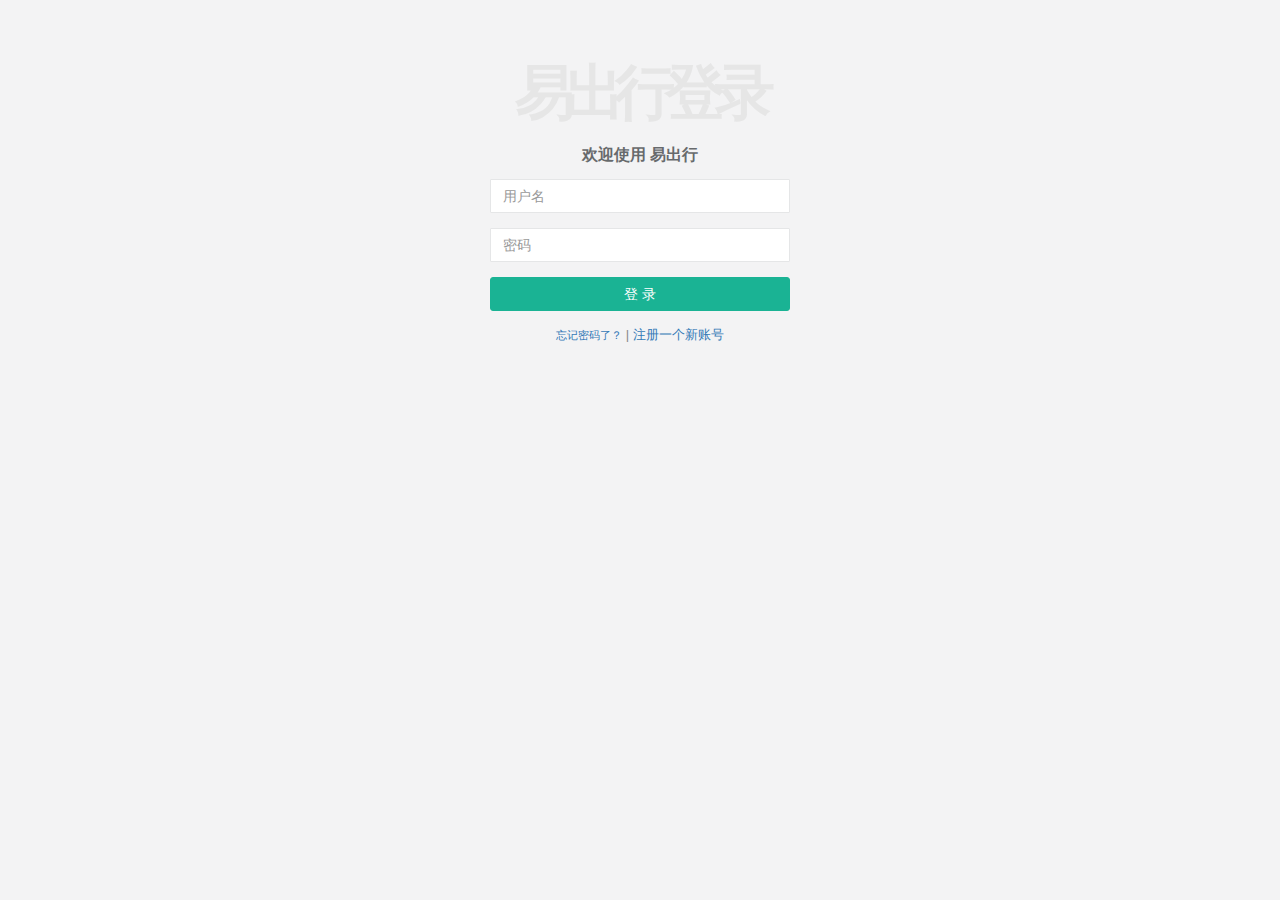
==== src/main/webapp/index.html @ 617b4a32 "接口开发  （未完成）" ====
<!DOCTYPE html>
<html>

<!-- Mirrored from www.zi-han.net/theme/hplus/login.html by HTTrack Website Copier/3.x [XR&CO'2014], Wed, 20 Jan 2016 14:18:23 GMT -->
<head>
    <meta charset="utf-8">
    <meta name="viewport" content="width=device-width, initial-scale=1.0">

    <title>易出行 - 登录</title>
    <meta name="keywords" content="易出行">
    <meta name="description" content="易出行">
    <script src="static/js/common/jquery-3.2.1.js"></script>
    <script src="static/js/common/bootstrap.min.js"></script>
    <script type="text/javascript" src="static/js/common/login_self.js"></script>
    <script type="text/javascript" src="static/js/user/login.js"></script>

    <link rel="shortcut icon" href="static/img/login/favicon.ico">
    <link href="static/css/common/bootstrap.min.css" rel="stylesheet">
    <link href="static/css/common/font-awesome.min93e3.css?v=4.4.0" rel="stylesheet">
    <link href="static/css/common/animate.min.css" rel="stylesheet">
    <link href="static/css/common/style.min862f.css?v=4.1.0" rel="stylesheet">
    <!--[if lt IE 9]>
    <meta http-equiv="refresh" content="0;ie.html" />
    <![endif]-->
    <script>if (window.top !== window.self) { window.top.location = window.location; }</script>
</head>
<body class="gray-bg">
<div class="middle-box text-center loginscreen  animated fadeInDown">
    <div>
        <div>
            <h1 class="logo-name">易出行登录</h1>
        </div>
        <h3>欢迎使用 易出行</h3>
        <form class="m-t" role="form">
            <div class="form-group">
                <input type="text" name="userName" id="userName" class="form-control" placeholder="用户名" required="">
            </div>
            <div class="form-group">
                <input type="password" name="password" id="password" class="form-control" placeholder="密码" required="">
            </div>
            <button type="submit" id="login" class="btn btn-primary block full-width m-b">登 录</button>

            <p class="text-muted text-center">
                <a href="login.html#"><small>忘记密码了？</small></a> | <a href="register.html">注册一个新账号</a>
            </p>
        </form>
    </div>
</div>

</body>

</html>
---- src/main/webapp/static/css/common/style.min862f.css ----
h1,h2,h3,h4,h5,h6{font-weight:100}
h1{font-size:30px}
h2{font-size:24px}
h3{font-size:16px}
h4{font-size:14px}
h5{font-size:12px}
h6{font-size:10px}
h3,h4,h5{margin-top:5px;font-weight:600}
a:focus{outline:0}
.nav>li>a{color:#a7b1c2;font-weight:600;padding:14px 20px 14px 25px}
.nav li>a{display:block}
.nav.navbar-right>li>a{color:#999c9e}
.nav>li.active>a{color:#fff}
.navbar-default .nav>li>a:focus,.navbar-default .nav>li>a:hover{background-color:#293846;color:#fff}
.nav .open>a,.nav .open>a:focus,.nav .open>a:hover{background:#fff}
.nav>li>a i{margin-right:6px}
.navbar{border:0}
.navbar-default{background-color:transparent;border-color:#2f4050;position:relative}
.navbar-top-links li{display:inline-block}
.navbar-top-links li:last-child{margin-right:30px}
body.body-small .navbar-top-links li:last-child{margin-right:10px}
.navbar-top-links li a{padding:20px 10px;min-height:50px}
.dropdown-menu{border:medium none;display:none;float:left;font-size:12px;left:0;list-style:none outside none;padding:0;position:absolute;text-shadow:none;top:100%;z-index:1000;border-radius:0;box-shadow:0 0 3px rgba(86,96,117,.3)}
.dropdown-menu>li>a{border-radius:3px;color:inherit;line-height:25px;margin:4px;text-align:left;font-weight:400}
.dropdown-menu>li>a.font-bold{font-weight:600}
.navbar-top-links .dropdown-menu li{display:block}
.navbar-top-links .dropdown-menu li:last-child{margin-right:0}
.navbar-top-links .dropdown-menu li a{padding:3px 20px;min-height:0}
.navbar-top-links .dropdown-menu li a div{white-space:normal}
.navbar-top-links .dropdown-alerts,.navbar-top-links .dropdown-messages,.navbar-top-links .dropdown-tasks{width:310px;min-width:0}
.navbar-top-links .dropdown-messages{margin-left:5px}
.navbar-top-links .dropdown-tasks{margin-left:-59px}
.navbar-top-links .dropdown-alerts{margin-left:-123px}
.navbar-top-links .dropdown-user{right:0;left:auto}
.dropdown-alerts,.dropdown-messages{padding:10px}
.dropdown-alerts li a,.dropdown-messages li a{font-size:12px}
.dropdown-alerts li em,.dropdown-messages li em{font-size:10px}
.nav.navbar-top-links .dropdown-alerts a{font-size:12px}
.nav-header{padding:33px 25px;background:url(patterns/header-profile.png) no-repeat}
.nav>li.active{border-left:4px solid #19aa8d;background:#293846}
.nav.nav-second-level>li.active{border:none}
.nav.nav-second-level.collapse[style]{height:auto!important}
.nav-header a{color:#DFE4ED}
.nav-header .text-muted{color:#8095a8}
.minimalize-styl-2{padding:4px 12px;margin:14px 5px 5px 20px;font-size:14px;float:left}
.navbar-form-custom{float:left;height:50px;padding:0;width:200px;display:inline-table}
.navbar-form-custom .form-group{margin-bottom:0}
.nav.navbar-top-links a{font-size:14px}
.navbar-form-custom .form-control{background:none repeat scroll 0 0 rgba(0,0,0,0);border:medium none;font-size:14px;height:60px;margin:0;z-index:2000}
.count-info .label{line-height:12px;padding:1px 5px;position:absolute;right:6px;top:12px}
.arrow{float:right;margin-top:2px}
.fa.arrow:before{content:"\f104"}
.active>a>.fa.arrow:before{content:"\f107"}
.nav-second-level li,.nav-third-level li{border-bottom:none!important}
.nav-second-level li a{padding:7px 15px 7px 10px;padding-left:52px}
.nav-third-level li a{padding-left:62px}
.nav-second-level li:last-child{margin-bottom:10px}
.mini-navbar .nav li:focus>.nav-second-level,body:not(.fixed-sidebar):not(.canvas-menu).mini-navbar .nav li:hover>.nav-second-level{display:block;border-radius:0 2px 2px 0;min-width:140px;height:auto}
body.mini-navbar .navbar-default .nav>li>.nav-second-level li a{font-size:12px;border-radius:0 2px 2px 0}
.fixed-nav .slimScrollDiv #side-menu{padding-bottom:60px;position:relative}
.slimScrollDiv>*{overflow:hidden}
.mini-navbar .nav-second-level li a{padding:10px 10px 10px 15px}
.canvas-menu.mini-navbar .nav-second-level{background:#293846}
.mini-navbar li.active .nav-second-level{left:65px}
.navbar-default .special_link a{background:#1ab394;color:#fff}
.navbar-default .special_link a:hover{background:#17987e!important;color:#fff}
.navbar-default .special_link a span.label{background:#fff;color:#1ab394}
.navbar-default .landing_link a{background:#1cc09f;color:#fff}
.navbar-default .landing_link a:hover{background:#1ab394!important;color:#fff}
.navbar-default .landing_link a span.label{background:#fff;color:#1cc09f}
.logo-element{text-align:center;font-size:18px;font-weight:600;color:#fff;display:none;padding:18px 0}
.pace-done #page-wrapper,.pace-done .footer,.pace-done .nav-header,.pace-done .navbar-static-side,.pace-done li.active{-webkit-transition:all .5s;transition:all .5s}
.navbar-fixed-top{-webkit-transition-duration:.5s;transition-duration:.5s;z-index:2030}
.navbar-fixed-top,.navbar-static-top{background:#f3f3f4}
.fixed-nav #wrapper{padding-top:60px;box-sizing:border-box}
.fixed-nav .minimalize-styl-2{margin:14px 5px 5px 15px}
.body-small .navbar-fixed-top{margin-left:0}
body.mini-navbar .navbar-static-side{width:70px}
body.mini-navbar .nav-label,body.mini-navbar .navbar-default .nav li a span,body.mini-navbar .profile-element{display:none}
body.canvas-menu .profile-element{display:block}
body:not(.fixed-sidebar):not(.canvas-menu).mini-navbar .nav-second-level{display:none}
body.mini-navbar .navbar-default .nav>li>a{font-size:16px}
body.mini-navbar .logo-element{display:block}
body.canvas-menu .logo-element{display:none}
body.mini-navbar .nav-header{padding:0;background-color:#1ab394}
body.canvas-menu .nav-header{padding:33px 25px}
body.mini-navbar #page-wrapper{margin:0 0 0 70px}
body.canvas-menu.mini-navbar #page-wrapper,body.canvas-menu.mini-navbar .footer{margin:0}
body.canvas-menu .navbar-static-side,body.fixed-sidebar .navbar-static-side{position:fixed;width:220px;z-index:2001;height:100%}
body.fixed-sidebar.mini-navbar .navbar-static-side{width:70px}
body.body-small.fixed-sidebar.mini-navbar #page-wrapper,body.fixed-sidebar.mini-navbar #page-wrapper{margin:0 0 0 70px}
body.body-small.fixed-sidebar.mini-navbar .navbar-static-side{width:70px}
.fixed-sidebar.mini-navbar .nav li>.nav-second-level{display:none}
.fixed-sidebar.mini-navbar .nav li.active{border-left-width:0}
.canvas-menu.mini-navbar .nav li:hover>.nav-second-level,.fixed-sidebar.mini-navbar .nav li:hover>.nav-second-level{position:absolute;left:70px;top:0;background-color:#2f4050;padding:10px 10px 0;font-size:12px;display:block;min-width:140px;border-radius:2px}
body.fixed-sidebar.mini-navbar .navbar-default .nav>li>.nav-second-level li a{font-size:12px;border-radius:3px}
body.canvas-menu.mini-navbar .navbar-default .nav>li>.nav-second-level li a{font-size:13px;border-radius:3px}
.canvas-menu.mini-navbar .nav-second-level li a,.fixed-sidebar.mini-navbar .nav-second-level li a{padding:10px 10px 10px 15px}
.canvas-menu.mini-navbar .nav-second-level,.fixed-sidebar.mini-navbar .nav-second-level{position:relative;padding:0;font-size:13px}
.canvas-menu.mini-navbar li.active .nav-second-level,.fixed-sidebar.mini-navbar li.active .nav-second-level{left:0}
body.canvas-menu nav.navbar-static-side{z-index:2001;background:#2f4050;height:100%;position:fixed;display:none}
body.canvas-menu.mini-navbar nav.navbar-static-side{display:block;width:70px}
.top-navigation #page-wrapper{margin-left:0}
.top-navigation .navbar-nav .dropdown-menu>.active>a{background:#fff;color:#1ab394;font-weight:700}
.white-bg .navbar-fixed-top,.white-bg .navbar-static-top{background:#fff}
.top-navigation .navbar{margin-bottom:0}
.top-navigation .nav>li>a{padding:15px 20px;color:#676a6c}
.top-navigation .nav>li a:focus,.top-navigation .nav>li a:hover{background:#fff;color:#1ab394}
.top-navigation .nav>li.active{background:#fff;border:none}
.top-navigation .nav>li.active>a{color:#1ab394}
.top-navigation .navbar-right{padding-right:10px}
.top-navigation .navbar-nav .dropdown-menu{box-shadow:none;border:1px solid #e7eaec}
.top-navigation .dropdown-menu>li>a{margin:0;padding:7px 20px}
.navbar .dropdown-menu{margin-top:0}
.top-navigation .navbar-brand{background:#1ab394;color:#fff;padding:15px 25px}
.top-navigation .navbar-top-links li:last-child{margin-right:0}
.body-small.fixed-sidebar.mini-navbar .top-navigation #page-wrapper,.canvas-menu #page-wrapper,.mini-navbar .top-navigation #page-wrapper,.top-navigation.body-small.fixed-sidebar.mini-navbar #page-wrapper,.top-navigation.mini-navbar #page-wrapper{margin:0}
.fixed-nav #wrapper.top-navigation,.top-navigation.fixed-nav #wrapper{margin-top:50px}
.top-navigation .footer.fixed{margin-left:0!important}
.top-navigation .wrapper.wrapper-content{padding:40px}
.body-small .top-navigation .wrapper.wrapper-content,.top-navigation.body-small .wrapper.wrapper-content{padding:40px 0}
.navbar-toggle{color:#fff;padding:6px 12px;font-size:14px}
.top-navigation .navbar-nav .open .dropdown-menu .dropdown-header,.top-navigation .navbar-nav .open .dropdown-menu>li>a{padding:10px 15px 10px 20px}
@media (max-width:768px){.top-navigation .navbar-header{display:block;float:none}
}
.menu-visible-lg,.menu-visible-md{display:none!important}
@media (min-width:1200px){.menu-visible-lg{display:block!important}
}
@media (min-width:992px){.menu-visible-md{display:block!important}
}
@media (max-width:767px){.menu-visible-lg,.menu-visible-md{display:block!important}
}
.btn{border-radius:3px}
.float-e-margins .btn{margin-bottom:5px}
.btn-w-m{min-width:120px}
.btn-primary.btn-outline{color:#1ab394}
.btn-success.btn-outline{color:#1c84c6}
.btn-info.btn-outline{color:#23c6c8}
.btn-warning.btn-outline{color:#f8ac59}
.btn-danger.btn-outline{color:#ed5565}
.btn-danger.btn-outline:hover,.btn-info.btn-outline:hover,.btn-primary.btn-outline:hover,.btn-success.btn-outline:hover,.btn-warning.btn-outline:hover{color:#fff}
.btn-primary{background-color:#1ab394;border-color:#1ab394;color:#FFF}
.btn-primary.active,.btn-primary:active,.btn-primary:focus,.btn-primary:hover,.open .dropdown-toggle.btn-primary{background-color:#18a689;border-color:#18a689;color:#FFF}
.btn-primary.active,.btn-primary:active,.open .dropdown-toggle.btn-primary{background-image:none}
.btn-primary.active[disabled],.btn-primary.disabled,.btn-primary.disabled.active,.btn-primary.disabled:active,.btn-primary.disabled:focus,.btn-primary.disabled:hover,.btn-primary[disabled],.btn-primary[disabled]:active,.btn-primary[disabled]:focus,.btn-primary[disabled]:hover,fieldset[disabled] .btn-primary,fieldset[disabled] .btn-primary.active,fieldset[disabled] .btn-primary:active,fieldset[disabled] .btn-primary:focus,fieldset[disabled] .btn-primary:hover{background-color:#1dc5a3;border-color:#1dc5a3}
.btn-success{background-color:#1c84c6;border-color:#1c84c6;color:#FFF}
.btn-success.active,.btn-success:active,.btn-success:focus,.btn-success:hover,.open .dropdown-toggle.btn-success{background-color:#1a7bb9;border-color:#1a7bb9;color:#FFF}
.btn-success.active,.btn-success:active,.open .dropdown-toggle.btn-success{background-image:none}
.btn-success.active[disabled],.btn-success.disabled,.btn-success.disabled.active,.btn-success.disabled:active,.btn-success.disabled:focus,.btn-success.disabled:hover,.btn-success[disabled],.btn-success[disabled]:active,.btn-success[disabled]:focus,.btn-success[disabled]:hover,fieldset[disabled] .btn-success,fieldset[disabled] .btn-success.active,fieldset[disabled] .btn-success:active,fieldset[disabled] .btn-success:focus,fieldset[disabled] .btn-success:hover{background-color:#1f90d8;border-color:#1f90d8}
.btn-info{background-color:#23c6c8;border-color:#23c6c8;color:#FFF}
.btn-info.active,.btn-info:active,.btn-info:focus,.btn-info:hover,.open .dropdown-toggle.btn-info{background-color:#21b9bb;border-color:#21b9bb;color:#FFF}
.btn-info.active,.btn-info:active,.open .dropdown-toggle.btn-info{background-image:none}
.btn-info.active[disabled],.btn-info.disabled,.btn-info.disabled.active,.btn-info.disabled:active,.btn-info.disabled:focus,.btn-info.disabled:hover,.btn-info[disabled],.btn-info[disabled]:active,.btn-info[disabled]:focus,.btn-info[disabled]:hover,fieldset[disabled] .btn-info,fieldset[disabled] .btn-info.active,fieldset[disabled] .btn-info:active,fieldset[disabled] .btn-info:focus,fieldset[disabled] .btn-info:hover{background-color:#26d7d9;border-color:#26d7d9}
.btn-default{background-color:#c2c2c2;border-color:#c2c2c2;color:#FFF}
.btn-default.active,.btn-default:active,.btn-default:focus,.btn-default:hover,.open .dropdown-toggle.btn-default{background-color:#bababa;border-color:#bababa;color:#FFF}
.btn-default.active,.btn-default:active,.open .dropdown-toggle.btn-default{background-image:none}
.btn-default.active[disabled],.btn-default.disabled,.btn-default.disabled.active,.btn-default.disabled:active,.btn-default.disabled:focus,.btn-default.disabled:hover,.btn-default[disabled],.btn-default[disabled]:active,.btn-default[disabled]:focus,.btn-default[disabled]:hover,fieldset[disabled] .btn-default,fieldset[disabled] .btn-default.active,fieldset[disabled] .btn-default:active,fieldset[disabled] .btn-default:focus,fieldset[disabled] .btn-default:hover{background-color:#ccc;border-color:#ccc}
.btn-warning{background-color:#f8ac59;border-color:#f8ac59;color:#FFF}
.btn-warning.active,.btn-warning:active,.btn-warning:focus,.btn-warning:hover,.open .dropdown-toggle.btn-warning{background-color:#f7a54a;border-color:#f7a54a;color:#FFF}
.btn-warning.active,.btn-warning:active,.open .dropdown-toggle.btn-warning{background-image:none}
.btn-warning.active[disabled],.btn-warning.disabled,.btn-warning.disabled.active,.btn-warning.disabled:active,.btn-warning.disabled:focus,.btn-warning.disabled:hover,.btn-warning[disabled],.btn-warning[disabled]:active,.btn-warning[disabled]:focus,.btn-warning[disabled]:hover,fieldset[disabled] .btn-warning,fieldset[disabled] .btn-warning.active,fieldset[disabled] .btn-warning:active,fieldset[disabled] .btn-warning:focus,fieldset[disabled] .btn-warning:hover{background-color:#f9b66d;border-color:#f9b66d}
.btn-danger{background-color:#ed5565;border-color:#ed5565;color:#FFF}
.btn-danger.active,.btn-danger:active,.btn-danger:focus,.btn-danger:hover,.open .dropdown-toggle.btn-danger{background-color:#ec4758;border-color:#ec4758;color:#FFF}
.btn-danger.active,.btn-danger:active,.open .dropdown-toggle.btn-danger{background-image:none}
.btn-danger.active[disabled],.btn-danger.disabled,.btn-danger.disabled.active,.btn-danger.disabled:active,.btn-danger.disabled:focus,.btn-danger.disabled:hover,.btn-danger[disabled],.btn-danger[disabled]:active,.btn-danger[disabled]:focus,.btn-danger[disabled]:hover,fieldset[disabled] .btn-danger,fieldset[disabled] .btn-danger.active,fieldset[disabled] .btn-danger:active,fieldset[disabled] .btn-danger:focus,fieldset[disabled] .btn-danger:hover{background-color:#ef6776;border-color:#ef6776}
.btn-link{color:inherit}
.btn-link.active,.btn-link:active,.btn-link:focus,.btn-link:hover,.open .dropdown-toggle.btn-link{color:#1ab394;text-decoration:none}
.btn-link.active,.btn-link:active,.open .dropdown-toggle.btn-link{background-image:none}
.btn-link.active[disabled],.btn-link.disabled,.btn-link.disabled.active,.btn-link.disabled:active,.btn-link.disabled:focus,.btn-link.disabled:hover,.btn-link[disabled],.btn-link[disabled]:active,.btn-link[disabled]:focus,.btn-link[disabled]:hover,fieldset[disabled] .btn-link,fieldset[disabled] .btn-link.active,fieldset[disabled] .btn-link:active,fieldset[disabled] .btn-link:focus,fieldset[disabled] .btn-link:hover{color:#cacaca}
.btn-white{color:inherit;background:#fff;border:1px solid #e7eaec}
.btn-white.active,.btn-white:active,.btn-white:focus,.btn-white:hover,.open .dropdown-toggle.btn-white{color:inherit;border:1px solid #d2d2d2}
.btn-white.active,.btn-white:active{box-shadow:0 2px 5px rgba(0,0,0,.15) inset}
.btn-white.active,.btn-white:active,.open .dropdown-toggle.btn-white{background-image:none}
.btn-white.active[disabled],.btn-white.disabled,.btn-white.disabled.active,.btn-white.disabled:active,.btn-white.disabled:focus,.btn-white.disabled:hover,.btn-white[disabled],.btn-white[disabled]:active,.btn-white[disabled]:focus,.btn-white[disabled]:hover,fieldset[disabled] .btn-white,fieldset[disabled] .btn-white.active,fieldset[disabled] .btn-white:active,fieldset[disabled] .btn-white:focus,fieldset[disabled] .btn-white:hover{color:#cacaca}
.form-control,.form-control:focus,.has-error .form-control:focus,.has-success .form-control:focus,.has-warning .form-control:focus,.navbar-collapse,.navbar-form,.navbar-form-custom .form-control:focus,.navbar-form-custom .form-control:hover,.open .btn.dropdown-toggle,.panel,.popover,.progress,.progress-bar{box-shadow:none}
.btn-outline{color:inherit;background-color:transparent;-webkit-transition:all .5s;transition:all .5s}
.btn-rounded{border-radius:50px}
.btn-large-dim{width:90px;height:90px;font-size:42px}
button.dim{display:inline-block;color:#fff;text-decoration:none;text-transform:uppercase;text-align:center;padding-top:6px;margin-right:10px;position:relative;cursor:pointer;border-radius:5px;font-weight:600;margin-bottom:20px!important}
button.dim:active{top:3px}
button.btn-primary.dim{box-shadow:inset 0 0 0 #16987e,0 5px 0 0 #16987e,0 10px 5px #999}
button.btn-primary.dim:active{box-shadow:inset 0 0 0 #16987e,0 2px 0 0 #16987e,0 5px 3px #999}
button.btn-default.dim{box-shadow:inset 0 0 0 #b3b3b3,0 5px 0 0 #b3b3b3,0 10px 5px #999}
button.btn-default.dim:active{box-shadow:inset 0 0 0 #b3b3b3,0 2px 0 0 #b3b3b3,0 5px 3px #999}
button.btn-warning.dim{box-shadow:inset 0 0 0 #f79d3c,0 5px 0 0 #f79d3c,0 10px 5px #999}
button.btn-warning.dim:active{box-shadow:inset 0 0 0 #f79d3c,0 2px 0 0 #f79d3c,0 5px 3px #999}
button.btn-info.dim{box-shadow:inset 0 0 0 #1eacae,0 5px 0 0 #1eacae,0 10px 5px #999}
button.btn-info.dim:active{box-shadow:inset 0 0 0 #1eacae,0 2px 0 0 #1eacae,0 5px 3px #999}
button.btn-success.dim{box-shadow:inset 0 0 0 #1872ab,0 5px 0 0 #1872ab,0 10px 5px #999}
button.btn-success.dim:active{box-shadow:inset 0 0 0 #1872ab,0 2px 0 0 #1872ab,0 5px 3px #999}
button.btn-danger.dim{box-shadow:inset 0 0 0 #ea394c,0 5px 0 0 #ea394c,0 10px 5px #999}
button.btn-danger.dim:active{box-shadow:inset 0 0 0 #ea394c,0 2px 0 0 #ea394c,0 5px 3px #999}
button.dim:before{font-size:50px;line-height:1em;font-weight:400;color:#fff;display:block;padding-top:10px}
button.dim:active:before{top:7px;font-size:50px}
.label{background-color:#d1dade;color:#5e5e5e;font-size:10px;font-weight:600;padding:3px 8px;text-shadow:none}
.badge{background-color:#d1dade;color:#5e5e5e;font-size:11px;font-weight:600;padding-bottom:4px;padding-left:6px;padding-right:6px;text-shadow:none}
.badge-primary,.label-primary{background-color:#1ab394;color:#FFF}
.badge-success,.label-success{background-color:#1c84c6;color:#FFF}
.badge-warning,.label-warning{background-color:#f8ac59;color:#FFF}
.badge-warning-light,.label-warning-light{background-color:#f8ac59;color:#fff}
.badge-danger,.label-danger{background-color:#ed5565;color:#FFF}
.badge-info,.label-info{background-color:#23c6c8;color:#FFF}
.badge-inverse,.label-inverse{background-color:#262626;color:#FFF}
.badge-white,.label-white{background-color:#FFF;color:#5E5E5E}
.badge-disable,.label-white{background-color:#2A2E36;color:#8B91A0}
.chosen-container-single .chosen-single{background:#fff;box-shadow:none;-moz-box-sizing:border-box;background-color:#FFF;border:1px solid #CBD5DD;border-radius:2px;cursor:text;height:auto!important;margin:0;min-height:30px;overflow:hidden;padding:4px 12px;position:relative;width:100%}
.chosen-container-multi .chosen-choices li.search-choice{background:#f1f1f1;border:1px solid #ededed;border-radius:2px;box-shadow:none;color:#333;cursor:default;line-height:13px;margin:3px 0 3px 5px;padding:3px 20px 3px 5px;position:relative}
.pagination>.active>a,.pagination>.active>a:focus,.pagination>.active>a:hover,.pagination>.active>span,.pagination>.active>span:focus,.pagination>.active>span:hover{background-color:#f4f4f4;border-color:#DDD;color:inherit;cursor:default;z-index:2}
.pagination>li>a,.pagination>li>span{background-color:#FFF;border:1px solid #DDD;color:inherit;float:left;line-height:1.42857;margin-left:-1px;padding:4px 10px;position:relative;text-decoration:none}
.tooltip-inner{background-color:#2F4050}
.tooltip.top .tooltip-arrow{border-top-color:#2F4050}
.tooltip.right .tooltip-arrow{border-right-color:#2F4050}
.tooltip.bottom .tooltip-arrow{border-bottom-color:#2F4050}
.tooltip.left .tooltip-arrow{border-left-color:#2F4050}
.easypiechart{position:relative;text-align:center}
.easypiechart .h2{margin-left:10px;margin-top:10px;display:inline-block}
.easypiechart canvas{top:0;left:0}
.easypiechart .easypie-text{line-height:1;position:absolute;top:33px;width:100%;z-index:1}
.easypiechart img{margin-top:-4px}
.jqstooltip{box-sizing:content-box}
.fc-state-default{background-color:#fff;background-image:none;background-repeat:repeat-x;box-shadow:none;color:#333;text-shadow:none;border:1px solid}
.fc-button{color:inherit;border:1px solid #e7eaec;cursor:pointer;display:inline-block;height:1.9em;line-height:1.9em;overflow:hidden;padding:0 .6em;position:relative;white-space:nowrap}
.fc-state-active{background-color:#1ab394;border-color:#1ab394;color:#fff}
.fc-header-title h2{font-size:16px;font-weight:600;color:inherit}
.fc-content .fc-widget-content,.fc-content .fc-widget-header{border-color:#e7eaec;font-weight:400}
.fc-border-separate tbody{background-color:#F8F8F8}
.fc-state-highlight{background:none repeat scroll 0 0 #FCF8E3}
.external-event{padding:5px 10px;border-radius:2px;cursor:pointer;margin-bottom:5px}
.fc-ltr .fc-event-hori.fc-event-end,.fc-rtl .fc-event-hori.fc-event-start{border-radius:2px}
.fc-agenda .fc-event-time,.fc-event,.fc-event a{padding:4px 6px;background-color:#1ab394;border-color:#1ab394}
.fc-event-time,.fc-event-title{color:#717171;padding:0 1px}
.ui-calendar .fc-event-time,.ui-calendar .fc-event-title{color:#fff}
.chat-activity-list .chat-element{border-bottom:1px solid #e7eaec}
.chat-element:first-child{margin-top:0}
.chat-element{padding-bottom:15px}
.chat-element,.chat-element .media{margin-top:15px}
.chat-element,.media-body{overflow:hidden}
.media-body{display:block;width:auto}
.chat-element>.pull-left{margin-right:10px}
.chat-element img.img-circle,.dropdown-messages-box img.img-circle{width:38px;height:38px}
.chat-element .well{border:1px solid #e7eaec;box-shadow:none;margin-top:10px;margin-bottom:5px;padding:10px 20px;font-size:11px;line-height:16px}
.chat-element .actions{margin-top:10px}
.chat-element .photos{margin:10px 0}
.right.chat-element>.pull-right{margin-left:10px}
.chat-photo{max-height:180px;border-radius:4px;overflow:hidden;margin-right:10px;margin-bottom:10px}
.chat{margin:0;padding:0;list-style:none}
.chat li{margin-bottom:10px;padding-bottom:5px;border-bottom:1px dotted #B3A9A9}
.chat li.left .chat-body{margin-left:60px}
.chat li.right .chat-body{margin-right:60px}
.chat li .chat-body p{margin:0;color:#777}
.chat .glyphicon,.panel .slidedown .glyphicon{margin-right:5px}
.chat-panel .panel-body{height:350px;overflow-y:scroll}
a.list-group-item.active,a.list-group-item.active:focus,a.list-group-item.active:hover{background-color:#1ab394;border-color:#1ab394;color:#FFF;z-index:2}
.list-group-item-heading{margin-top:10px}
.list-group-item-text{margin:0 0 10px;color:inherit;font-size:12px;line-height:inherit}
.no-padding .list-group-item{border-left:none;border-right:none;border-bottom:none}
.no-padding .list-group-item:first-child{border-left:none;border-right:none;border-bottom:none;border-top:none}
.no-padding .list-group{margin-bottom:0}
.list-group-item{background-color:inherit;border:1px solid #e7eaec;display:block;margin-bottom:-1px;padding:10px 15px;position:relative}
.elements-list .list-group-item{border-left:none;border-right:none;padding:15px 25px}
.elements-list .list-group-item:first-child{border-left:none;border-right:none;border-top:none!important}
.elements-list .list-group{margin-bottom:0}
.elements-list a{color:inherit}
.elements-list .list-group-item.active,.elements-list .list-group-item:hover{background:#f3f3f4;color:inherit;border-color:#e7eaec;border-radius:0}
.elements-list li.active{-webkit-transition:none;transition:none}
.element-detail-box{padding:25px}
.flot-chart{display:block;height:200px}
.widget .flot-chart.dashboard-chart{display:block;height:120px;margin-top:40px}
.flot-chart.dashboard-chart{display:block;height:180px;margin-top:40px}
.flot-chart-content{width:100%;height:100%}
.flot-chart-pie-content{width:200px;height:200px;margin:auto}
.jqstooltip{position:absolute;display:block;left:0;top:0;visibility:hidden;background:#2b303a;background-color:rgba(43,48,58,.8);color:#fff;text-align:left;white-space:nowrap;z-index:10000;padding:5px;min-height:22px;border-radius:3px}
.jqsfield{color:#fff;text-align:left}
.h-200{min-height:200px}
.legendLabel{padding-left:5px}
.stat-list li:first-child{margin-top:0}
.stat-list{list-style:none;padding:0;margin:0}
.stat-percent{float:right}
.stat-list li{margin-top:15px;position:relative}
table.dataTable thead .sorting,table.dataTable thead .sorting_asc:after,table.dataTable thead .sorting_asc_disabled,table.dataTable thead .sorting_desc,table.dataTable thead .sorting_desc_disabled{background:0 0}
table.dataTable thead .sorting_asc:after{float:right;font-family:fontawesome}
table.dataTable thead .sorting_desc:after{content:"\f0dd";float:right;font-family:fontawesome}
table.dataTable thead .sorting:after{content:"\f0dc";float:right;font-family:fontawesome;color:rgba(50,50,50,.5)}
.dataTables_wrapper{padding-bottom:30px}
.img-circle{border-radius:50%}
.btn-circle{width:30px;height:30px;padding:6px 0;border-radius:15px;text-align:center;font-size:12px;line-height:1.428571429}
.btn-circle.btn-lg{width:50px;height:50px;padding:10px 16px;border-radius:25px;font-size:18px;line-height:1.33}
.btn-circle.btn-xl{width:70px;height:70px;padding:10px 16px;border-radius:35px;font-size:24px;line-height:1.33}
.show-grid [class^=col-]{padding-top:10px;padding-bottom:10px;border:1px solid #ddd;background-color:#eee!important}
.show-grid{margin:15px 0}
.css-animation-box h1{font-size:44px}
.animation-efect-links a{padding:4px 6px;font-size:12px}
#animation_box{background-color:#f9f8f8;border-radius:16px;width:80%;margin:0 auto;padding-top:80px}
.animation-text-box{position:absolute;margin-top:40px;left:50%;margin-left:-100px;width:200px}
.animation-text-info{position:absolute;margin-top:-60px;left:50%;margin-left:-100px;width:200px;font-size:10px}
.animation-text-box h2{font-size:54px;font-weight:600;margin-bottom:5px}
.animation-text-box p{font-size:12px;text-transform:uppercase}
.pace{-webkit-pointer-events:none;pointer-events:none;-webkit-user-select:none;-moz-user-select:none;-ms-user-select:none;user-select:none}
.pace .pace-progress{background:#1ab394;position:fixed;z-index:2000;top:0;width:100%;height:2px}
.pace-inactive{display:none}
.widget{border-radius:5px;padding:15px 20px;margin-bottom:10px;margin-top:10px}
.widget.style1 h2{font-size:30px}
.widget h2,.widget h3{margin-top:5px;margin-bottom:0}
.widget-text-box{padding:20px;border:1px solid #e7eaec;background:#fff}
.widget-head-color-box{border-radius:5px 5px 0 0;margin-top:10px}
.widget .flot-chart{height:100px}
.vertical-align div{display:inline-block;vertical-align:middle}
.vertical-align h2,.vertical-align h3{margin:0}
.todo-list{list-style:none outside none;margin:0;padding:0;font-size:14px}
.todo-list.small-list{font-size:12px}
.todo-list.small-list>li{background:#f3f3f4;border-left:none;border-right:none;border-radius:4px;color:inherit;margin-bottom:2px;padding:6px 6px 6px 12px}
.todo-list.small-list .btn-group-xs>.btn,.todo-list.small-list .btn-xs{border-radius:5px;font-size:10px;line-height:1.5;padding:1px 2px 1px 5px}
.todo-list>li{background:#f3f3f4;border-left:6px solid #e7eaec;border-right:6px solid #e7eaec;border-radius:4px;color:inherit;margin-bottom:2px;padding:10px}
.todo-list .handle{cursor:move;display:inline-block;font-size:16px;margin:0 5px}
.todo-list>li .label{font-size:9px;margin-left:10px}
.check-link{font-size:16px}
.todo-completed{text-decoration:line-through}
.geo-statistic h1{font-size:36px;margin-bottom:0}
.glyphicon.fa{font-family:FontAwesome}
.inline{display:inline-block!important}
.input-s-sm{width:120px}
.input-s{width:200px}
.input-s-lg{width:250px}
.i-checks{padding-left:0}
.form-control,.single-line{background-color:#FFF;background-image:none;border:1px solid #e5e6e7;border-radius:1px;color:inherit;display:block;padding:6px 12px;-webkit-transition:border-color .15s ease-in-out 0s,box-shadow .15s ease-in-out 0s;transition:border-color .15s ease-in-out 0s,box-shadow .15s ease-in-out 0s;width:100%;font-size:14px}
.form-control:focus,.single-line:focus{border-color:#1ab394!important}
.has-success .form-control{border-color:#1ab394}
.has-warning .form-control{border-color:#f8ac59}
.has-error .form-control{border-color:#ed5565}
.has-success .control-label{color:#1ab394}
.has-warning .control-label{color:#f8ac59}
.has-error .control-label{color:#ed5565}
.input-group-addon{background-color:#fff;border:1px solid #E5E6E7;border-radius:1px;color:inherit;font-size:14px;font-weight:400;line-height:1;padding:6px 12px;text-align:center}
.spinner-buttons.input-group-btn .btn-xs{line-height:1.13}
.spinner-buttons.input-group-btn{width:20%}
.noUi-connect{background:none repeat scroll 0 0 #1ab394;box-shadow:none}
.slider_red .noUi-connect{background:none repeat scroll 0 0 #ed5565;box-shadow:none}
.ui-sortable .ibox-title{cursor:move}
.ui-sortable-placeholder{border:1px dashed #cecece!important;visibility:visible!important;background:#e7eaec}
.ibox.ui-sortable-placeholder{margin:0 0 23px!important}
.tabs-container .panel-body{background:#fff;border:1px solid #e7eaec;border-radius:2px;padding:20px;position:relative}
.tabs-container .nav-tabs>li.active>a,.tabs-container .nav-tabs>li.active>a:focus,.tabs-container .nav-tabs>li.active>a:hover{background-color:#fff}
.tabs-container .nav-tabs>li{float:left;margin-bottom:-1px}
.tabs-container .nav-tabs>li.active>a,.tabs-container .nav-tabs>li.active>a:focus,.tabs-container .nav-tabs>li.active>a:hover{border:1px solid #e7eaec;border-bottom-color:transparent}
.tabs-container .nav-tabs{border-bottom:1px solid #e7eaec}
.tabs-container .tab-pane .panel-body{border-top:none}
.tabs-container .tabs-left .tab-pane .panel-body,.tabs-container .tabs-right .tab-pane .panel-body{border-top:1px solid #e7eaec}
.tabs-container .nav-tabs>li a:hover{background:0 0;border-color:transparent}
.tabs-container .tabs-below>.nav-tabs,.tabs-container .tabs-left>.nav-tabs,.tabs-container .tabs-right>.nav-tabs{border-bottom:0}
.tabs-container .tabs-left .panel-body{position:static}
.tabs-container .tabs-left>.nav-tabs,.tabs-container .tabs-right>.nav-tabs{width:20%}
.tabs-container .tabs-left .panel-body{width:80%;margin-left:20%}
.tabs-container .tabs-right .panel-body{width:80%;margin-right:20%}
.tabs-container .pill-content>.pill-pane,.tabs-container .tab-content>.tab-pane{display:none}
.tabs-container .pill-content>.active,.tabs-container .tab-content>.active{display:block}
.tabs-container .tabs-below>.nav-tabs{border-top:1px solid #e7eaec}
.tabs-container .tabs-below>.nav-tabs>li{margin-top:-1px;margin-bottom:0}
.tabs-container .tabs-below>.nav-tabs>li>a{border-radius:0 0 4px 4px}
.tabs-container .tabs-below>.nav-tabs>li>a:focus,.tabs-container .tabs-below>.nav-tabs>li>a:hover{border-top-color:#e7eaec;border-bottom-color:transparent}
.tabs-container .tabs-left>.nav-tabs>li,.tabs-container .tabs-right>.nav-tabs>li{float:none}
.tabs-container .tabs-left>.nav-tabs>li>a,.tabs-container .tabs-right>.nav-tabs>li>a{min-width:74px;margin-right:0;margin-bottom:3px}
.tabs-container .tabs-left>.nav-tabs{float:left;margin-right:19px}
.tabs-container .tabs-left>.nav-tabs>li>a{margin-right:-1px;border-radius:4px 0 0 4px}
.tabs-container .tabs-left>.nav-tabs .active>a,.tabs-container .tabs-left>.nav-tabs .active>a:focus,.tabs-container .tabs-left>.nav-tabs .active>a:hover{border-color:#e7eaec transparent #e7eaec #e7eaec}
.tabs-container .tabs-right>.nav-tabs{float:right;margin-left:19px}
.tabs-container .tabs-right>.nav-tabs>li>a{margin-left:-1px;border-radius:0 4px 4px 0}
.tabs-container .tabs-right>.nav-tabs .active>a,.tabs-container .tabs-right>.nav-tabs .active>a:focus,.tabs-container .tabs-right>.nav-tabs .active>a:hover{border-color:#e7eaec #e7eaec #e7eaec transparent;z-index:1}
.onoffswitch{position:relative;width:54px;-webkit-user-select:none;-moz-user-select:none;-ms-user-select:none}
.onoffswitch-checkbox{display:none}
.onoffswitch-label{display:block;overflow:hidden;cursor:pointer;border:2px solid #1AB394;border-radius:3px}
.onoffswitch-inner{display:block;width:200%;margin-left:-100%;-webkit-transition:margin .3s ease-in 0s;transition:margin .3s ease-in 0s}
.onoffswitch-inner:after,.onoffswitch-inner:before{display:block;float:left;width:50%;height:16px;padding:0;line-height:16px;font-size:10px;font-family:Trebuchet,Arial,sans-serif;font-weight:700;box-sizing:border-box}
.onoffswitch-inner:before{content:"ON";padding-left:7px;background-color:#1AB394;color:#FFF}
.onoffswitch-inner:after{content:"OFF";padding-right:7px;background-color:#FFF;color:#919191;text-align:right}
.onoffswitch-switch{display:block;width:18px;margin:0;background:#FFF;border:2px solid #1AB394;border-radius:3px;position:absolute;top:0;bottom:0;right:36px;-webkit-transition:all .3s ease-in 0s;transition:all .3s ease-in 0s}
.onoffswitch-checkbox:checked+.onoffswitch-label .onoffswitch-inner{margin-left:0}
.onoffswitch-checkbox:checked+.onoffswitch-label .onoffswitch-switch{right:0}
.dd{position:relative;display:block;margin:0;padding:0;list-style:none;font-size:13px;line-height:20px}
.dd-list{display:block;position:relative;margin:0;padding:0;list-style:none}
.dd-list .dd-list{padding-left:30px}
.dd-collapsed .dd-list{display:none}
.dd-empty,.dd-item,.dd-placeholder{display:block;position:relative;margin:0;padding:0;min-height:20px;font-size:13px;line-height:20px}
.dd-handle{display:block;margin:5px 0;padding:5px 10px;color:#333;text-decoration:none;border:1px solid #e7eaec;background:#f5f5f5;border-radius:3px;box-sizing:border-box;-moz-box-sizing:border-box}
.dd-handle span{font-weight:700}
.dd-handle:hover{background:#f0f0f0;cursor:pointer;font-weight:700}
.dd-item>button{display:block;position:relative;cursor:pointer;float:left;width:25px;height:20px;margin:5px 0;padding:0;text-indent:100%;white-space:nowrap;overflow:hidden;border:0;background:0 0;font-size:12px;line-height:1;text-align:center;font-weight:700}
.dd-item>button:before{content:'+';display:block;position:absolute;width:100%;text-align:center;text-indent:0}
.dd-item>button[data-action=collapse]:before{content:'-'}
#nestable2 .dd-item>button{font-family:FontAwesome;height:34px;width:33px;color:#c1c1c1}
#nestable2 .dd-item>button:before{content:"\f067"}
#nestable2 .dd-item>button[data-action=collapse]:before{content:"\f068"}
.dd-empty,.dd-placeholder{margin:5px 0;padding:0;min-height:30px;background:#f2fbff;border:1px dashed #b6bcbf;box-sizing:border-box;-moz-box-sizing:border-box}
.dd-empty{border:1px dashed #bbb;min-height:100px;background-color:#e5e5e5;background-image:-webkit-linear-gradient(45deg,#fff 25%,transparent 25%,transparent 75%,#fff 75%,#fff),-webkit-linear-gradient(45deg,#fff 25%,transparent 25%,transparent 75%,#fff 75%,#fff);background-image:linear-gradient(45deg,#fff 25%,transparent 25%,transparent 75%,#fff 75%,#fff),linear-gradient(45deg,#fff 25%,transparent 25%,transparent 75%,#fff 75%,#fff);background-size:60px 60px;background-position:0 0,30px 30px}
.dd-dragel{position:absolute;z-index:9999;pointer-events:none}
.dd-dragel>.dd-item .dd-handle{margin-top:0}
.dd-dragel .dd-handle{box-shadow:2px 4px 6px 0 rgba(0,0,0,.1)}
.nestable-lists{display:block;clear:both;padding:30px 0;width:100%;border:0;border-top:2px solid #ddd;border-bottom:2px solid #ddd}
#nestable-menu{padding:0;margin:10px 0 20px}
#nestable-output,#nestable2-output{width:100%;line-height:1.333333em;font-family:lucida grande,lucida sans unicode,helvetica,arial,sans-serif}
#nestable2 .dd-handle{color:inherit;border:1px dashed #e7eaec;background:#f3f3f4;padding:10px}
#nestable2 span.label{margin-right:10px}
#nestable-output,#nestable2-output{font-size:12px;padding:25px;box-sizing:border-box;-moz-box-sizing:border-box}
.CodeMirror{border:1px solid #eee;height:auto}
.CodeMirror-scroll{overflow-y:hidden;overflow-x:auto}
.google-map{height:300px}
label.error{color:#cc5965;display:inline-block;margin-left:5px}
.form-control.error{border:1px dotted #cc5965}
.gridStyle{border:1px solid #d4d4d4;width:100%;height:400px}
.gridStyle2{border:1px solid #d4d4d4;width:500px;height:300px}
.ngH eaderCell{border-right:none;border-bottom:1px solid #e7eaec}
.ngCell{border-right:none}
.ngTopPanel{background:#F5F5F6}
.ngRow.even{background:#f9f9f9}
.ngRow.selected{background:#EBF2F1}
.ngRow{border-bottom:1px solid #e7eaec}
.ngCell{background-color:transparent}
.ngHeaderCell{border-right:none}
#toast-container>.toast{background-image:none!important}
#toast-container>.toast:before{position:fixed;font-family:FontAwesome;font-size:24px;line-height:24px;float:left;color:#FFF;padding-right:.5em;margin:auto .5em auto -1.5em}
#toast-container>div{box-shadow:0 0 3px #999;opacity:.9;-ms-filter:alpha(opacity=90);filter:alpha(opacity=90)}
#toast-container>:hover{box-shadow:0 0 4px #999;opacity:1;-ms-filter:alpha(opacity=100);filter:alpha(opacity=100);cursor:pointer}
.toast,.toast-success{background-color:#1ab394}
.toast-error{background-color:#ed5565}
.toast-info{background-color:#23c6c8}
.toast-warning{background-color:#f8ac59}
.toast-top-full-width{margin-top:20px}
.toast-bottom-full-width{margin-bottom:20px}
.img-container,.img-preview{overflow:hidden;text-align:center;width:100%}
.img-preview-sm{height:130px;width:200px}
.forum-post-container .media{margin:10px;padding:20px 10px;border-bottom:1px solid #f1f1f1}
.forum-avatar{float:left;margin-right:20px;text-align:center;width:110px}
.forum-avatar .img-circle{height:48px;width:48px}
.author-info{color:#676a6c;font-size:11px;margin-top:5px;text-align:center}
.forum-post-info{padding:9px 12px 6px;background:#f9f9f9;border:1px solid #f1f1f1}
.media-body>.media{background:#f9f9f9;border-radius:3px;border:1px solid #f1f1f1}
.forum-post-container .media-body .photos{margin:10px 0}
.forum-photo{max-width:140px;border-radius:3px}
.media-body>.media .forum-avatar{width:70px;margin-right:10px}
.media-body>.media .forum-avatar .img-circle{height:38px;width:38px}
.mid-icon{font-size:66px}
.forum-item{margin:10px 0;padding:10px 0 20px;border-bottom:1px solid #f1f1f1}
.views-number{font-size:24px;line-height:18px;font-weight:400}
.forum-container,.forum-post-container{padding:30px!important}
.forum-item small{color:#999}
.forum-item .forum-sub-title{color:#999;margin-left:50px}
.forum-title{margin:15px 0}
.forum-info{text-align:center}
.forum-desc{color:#999}
.forum-icon{float:left;width:30px;margin-right:20px;text-align:center}
a.forum-item-title{color:inherit;display:block;font-size:18px;font-weight:600}
a.forum-item-title:hover{color:inherit}
.forum-icon .fa{font-size:30px;margin-top:8px;color:#9b9b9b}
.forum-item.active .fa,.forum-item.active a.forum-item-title{color:#1ab394}
@media (max-width:992px){.forum-info{margin:15px 0 10px;display:none}
.forum-desc{float:none!important}
}
.vertical-container{width:90%;max-width:1170px;margin:0 auto}
.vertical-container::after{content:'';display:table;clear:both}
#vertical-timeline{position:relative;padding:0;margin-top:2em;margin-bottom:2em}
#vertical-timeline::before{content:'';position:absolute;top:0;left:18px;height:100%;width:4px;background:#f1f1f1}
.vertical-timeline-content .btn{float:right}
#vertical-timeline.light-timeline:before{background:#e7eaec}
.dark-timeline .vertical-timeline-content:before{border-color:transparent #f5f5f5 transparent transparent}
.dark-timeline.center-orientation .vertical-timeline-content:before{border-color:transparent transparent transparent #f5f5f5}
.dark-timeline .vertical-timeline-block:nth-child(2n) .vertical-timeline-content:before,.dark-timeline.center-orientation .vertical-timeline-block:nth-child(2n) .vertical-timeline-content:before{border-color:transparent #f5f5f5 transparent transparent}
.dark-timeline .vertical-timeline-content,.dark-timeline.center-orientation .vertical-timeline-content{background:#f5f5f5}
@media only screen and (min-width:1170px){#vertical-timeline.center-orientation{margin-top:3em;margin-bottom:3em}
#vertical-timeline.center-orientation:before{left:50%;margin-left:-2px}
}
@media only screen and (max-width:1170px){.center-orientation.dark-timeline .vertical-timeline-content:before{border-color:transparent #f5f5f5 transparent transparent}
}
.vertical-timeline-block{position:relative;margin:2em 0}
.vertical-timeline-block:after{content:"";display:table;clear:both}
.vertical-timeline-block:first-child{margin-top:0}
.vertical-timeline-block:last-child{margin-bottom:0}
@media only screen and (min-width:1170px){.center-orientation .vertical-timeline-block{margin:4em 0}
.center-orientation .vertical-timeline-block:first-child{margin-top:0}
.center-orientation .vertical-timeline-block:last-child{margin-bottom:0}
}
.vertical-timeline-icon{position:absolute;top:0;left:0;width:40px;height:40px;border-radius:50%;font-size:16px;border:3px solid #f1f1f1;text-align:center}
.vertical-timeline-icon i{display:block;width:24px;height:24px;position:relative;left:50%;top:50%;margin-left:-12px;margin-top:-9px}
@media only screen and (min-width:1170px){.center-orientation .vertical-timeline-icon{width:50px;height:50px;left:50%;margin-left:-25px;-webkit-transform:translateZ(0);-webkit-backface-visibility:hidden;font-size:19px}
.center-orientation .vertical-timeline-icon i{margin-left:-12px;margin-top:-10px}
.center-orientation .cssanimations .vertical-timeline-icon.is-hidden{visibility:hidden}
}
.vertical-timeline-content{position:relative;margin-left:60px;background:#fff;border-radius:.25em;padding:1em}
.vertical-timeline-content:after{content:"";display:table;clear:both}
.vertical-timeline-content h2{font-weight:400;margin-top:4px}
.vertical-timeline-content p{margin:1em 0;line-height:1.6}
.vertical-timeline-content .vertical-date{float:left;font-weight:500}
.vertical-date small{color:#1ab394;font-weight:400}
.vertical-timeline-content::before{content:'';position:absolute;top:16px;right:100%;height:0;width:0;border:7px solid transparent;border-right:7px solid #fff}
@media only screen and (min-width:768px){.vertical-timeline-content h2{font-size:18px}
.vertical-timeline-content p{font-size:13px}
}
@media only screen and (min-width:1170px){.center-orientation .vertical-timeline-content{margin-left:0;padding:1.6em;width:45%}
.center-orientation .vertical-timeline-content::before{top:24px;left:100%;border-color:transparent;border-left-color:#fff}
.center-orientation .vertical-timeline-content .btn{float:left}
.center-orientation .vertical-timeline-content .vertical-date{position:absolute;width:100%;left:122%;top:2px;font-size:14px}
.center-orientation .vertical-timeline-block:nth-child(even) .vertical-timeline-content{float:right}
.center-orientation .vertical-timeline-block:nth-child(even) .vertical-timeline-content::before{top:24px;left:auto;right:100%;border-color:transparent;border-right-color:#fff}
.center-orientation .vertical-timeline-block:nth-child(even) .vertical-timeline-content .btn{float:right}
.center-orientation .vertical-timeline-block:nth-child(even) .vertical-timeline-content .vertical-date{left:auto;right:122%;text-align:right}
.center-orientation .cssanimations .vertical-timeline-content.is-hidden{visibility:hidden}
}
.sidebard-panel{width:220px;background:#ebebed;padding:10px 20px;position:absolute;right:0}
.sidebard-panel .feed-element img.img-circle{width:32px;height:32px}
.media-body,.sidebard-panel .feed-element,.sidebard-panel p{font-size:12px}
.sidebard-panel .feed-element{margin-top:20px;padding-bottom:0}
.sidebard-panel .list-group{margin-bottom:10px}
.sidebard-panel .list-group .list-group-item{padding:5px 0;font-size:12px;border:0}
.sidebar-content .wrapper,.wrapper.sidebar-content{padding-right:240px!important}
#right-sidebar{background-color:#fff;border-left:1px solid #e7eaec;border-top:1px solid #e7eaec;overflow:hidden;position:fixed;top:60px;width:260px!important;z-index:1009;bottom:0;right:-260px}
#right-sidebar.sidebar-open{right:0}
#right-sidebar.sidebar-open.sidebar-top{top:0;border-top:none}
.sidebar-container ul.nav-tabs{border:none}
.sidebar-container ul.nav-tabs.navs-4 li{width:25%}
.sidebar-container ul.nav-tabs.navs-3 li{width:33.3333%}
.sidebar-container ul.nav-tabs.navs-2 li{width:50%}
.sidebar-container ul.nav-tabs li{border:none}
.sidebar-container ul.nav-tabs li a{border:none;padding:12px 10px;margin:0;border-radius:0;background:#2f4050;color:#fff;text-align:center;border-right:1px solid #334556}
.sidebar-container ul.nav-tabs li.active a{border:none;background:#f9f9f9;color:#676a6c;font-weight:700}
.sidebar-container .nav-tabs>li.active>a:focus,.sidebar-container .nav-tabs>li.active>a:hover{border:none}
.sidebar-container ul.sidebar-list{margin:0;padding:0}
.sidebar-container ul.sidebar-list li{border-bottom:1px solid #e7eaec;padding:15px 20px;list-style:none;font-size:12px}
.sidebar-container .sidebar-message:nth-child(2n+2){background:#f9f9f9}
.sidebar-container ul.sidebar-list li a{text-decoration:none;color:inherit}
.sidebar-container .sidebar-content{padding:15px 20px;font-size:12px}
.sidebar-container .sidebar-title{background:#f9f9f9;padding:20px;border-bottom:1px solid #e7eaec}
.sidebar-container .sidebar-title h3{margin-bottom:3px;padding-left:2px}
.sidebar-container .tab-content h4{margin-bottom:5px}
.sidebar-container .sidebar-message>a>.pull-left{margin-right:10px}
.sidebar-container .sidebar-message>a{text-decoration:none;color:inherit}
.sidebar-container .sidebar-message{padding:15px 20px}
.sidebar-container .sidebar-message .message-avatar{height:38px;width:38px;border-radius:50%}
.sidebar-container .setings-item{padding:15px 20px;border-bottom:1px solid #e7eaec}
body{font-family:"open sans","Helvetica Neue",Helvetica,Arial,sans-serif;font-size:13px;color:#676a6c;overflow-x:hidden}
body,body.full-height-layout #page-wrapper,body.full-height-layout #wrapper,html{height:100%}
#page-wrapper{min-height:auto}
body.boxed-layout{background:url(patterns/shattered.png)}
body.boxed-layout #wrapper{background-color:#2f4050;max-width:1200px;margin:0 auto}
.boxed-layout #wrapper.top-navigation,.top-navigation.boxed-layout #wrapper{max-width:1300px!important}
.block{display:block}
.clear{display:block;overflow:hidden}
a{cursor:pointer}
a:focus,a:hover{text-decoration:none}
.border-bottom{border-bottom:1px solid #e7eaec!important}
.font-bold{font-weight:600}
.font-noraml{font-weight:400}
.text-uppercase{text-transform:uppercase}
.b-r{border-right:1px solid #e7eaec}
.hr-line-dashed{border-top:1px dashed #e7eaec;color:#fff;background-color:#fff;height:1px;margin:20px 0}
.hr-line-solid{border-bottom:1px solid #e7eaec;background-color:rgba(0,0,0,0);border-style:solid!important;margin-top:15px;margin-bottom:15px}
video{width:100%!important;height:auto!important}
.gallery>.row>div{margin-bottom:15px}
.fancybox img{margin-bottom:5px;width:24%}
.note-editor{height:auto!important;min-height:100px;border:solid 1px #e5e6e7}
.modal-content{background-clip:padding-box;background-color:#FFF;border:1px solid transparent;border-radius:4px;box-shadow:0 1px 3px rgba(0,0,0,.3);outline:0 none}
.modal-dialog{z-index:1200}
.modal-body{padding:20px 30px 30px}
.inmodal .modal-body{background:#f8fafb}
.inmodal .modal-header{padding:30px 15px;text-align:center}
.animated.modal.fade .modal-dialog{-webkit-transform:none;-ms-transform:none;transform:none}
.inmodal .modal-title{font-size:26px}
.inmodal .modal-icon{font-size:84px;color:#e2e3e3}
.modal-footer{margin-top:0}
#wrapper{width:100%;overflow-x:hidden;background-color:#2f4050}
.wrapper{padding:0 20px}
.wrapper-content{padding:20px}
#page-wrapper{padding:0 15px;position:inherit;margin:0 0 0 220px}
.title-action{text-align:right;padding-top:30px}
.ibox-content h1,.ibox-content h2,.ibox-content h3,.ibox-content h4,.ibox-content h5,.ibox-title h1,.ibox-title h2,.ibox-title h3,.ibox-title h4,.ibox-title h5{margin-top:5px}
ol.unstyled,ul.unstyled{list-style:none outside none;margin-left:0}
.big-icon{font-size:160px;color:#e5e6e7}
.footer{background:none repeat scroll 0 0 #fff;border-top:1px solid #e7eaec;overflow:hidden;padding:10px 20px;margin:0 -15px;height:36px}
.footer.fixed_full{position:fixed;bottom:0;left:0;right:0;z-index:1000;padding:10px 20px;background:#fff;border-top:1px solid #e7eaec}
.footer.fixed{position:fixed;bottom:0;left:0;right:0;z-index:1000;padding:10px 20px;background:#fff;border-top:1px solid #e7eaec;margin-left:220px}
body.body-small.mini-navbar .footer.fixed,body.mini-navbar .footer.fixed{margin:0 0 0 70px}
body.canvas-menu .footer.fixed,body.mini-navbar.canvas-menu .footer.fixed{margin:0!important}
body.fixed-sidebar.body-small.mini-navbar .footer.fixed{margin:0 0 0 220px}
body.body-small .footer.fixed{margin-left:0}
.page-heading{border-top:0;padding:0 20px 20px}
.panel-heading h1,.panel-heading h2{margin-bottom:5px}
.content-tabs{position:relative;height:42px;background:#fafafa;line-height:40px}
.content-tabs .roll-nav,.page-tabs-list{position:absolute;width:40px;height:40px;text-align:center;color:#999;z-index:2;top:0}
.content-tabs .roll-left{left:0;border-right:solid 1px #eee}
.content-tabs .roll-right{right:0;border-left:solid 1px #eee}
.content-tabs button{background:#fff;border:0;height:40px;width:40px;outline:0}
.content-tabs button:hover{background:#fafafa}
nav.page-tabs{margin-left:40px;width:100000px;height:40px;overflow:hidden}
nav.page-tabs .page-tabs-content{float:left}
.page-tabs a{display:block;float:left;border-right:solid 1px #eee;padding:0 15px}
.page-tabs a i:hover{color:#c00}
.content-tabs .roll-nav:hover,.page-tabs a:hover{color:#777;background:#f2f2f2;cursor:pointer}
.roll-right.J_tabRight{right:140px}
.roll-right.btn-group{right:60px;width:80px;padding:0}
.roll-right.btn-group button{width:80px}
.roll-right.J_tabExit{background:#fff;height:40px;width:60px;outline:0}
.dropdown-menu-right{left:auto}
#content-main{height:calc(100% - 140px);overflow:hidden}
.fixed-nav #content-main{height:calc(100% - 80px);overflow:hidden}
.table-bordered{border:1px solid #EBEBEB}
.table-bordered>thead>tr>td,.table-bordered>thead>tr>th{background-color:#F5F5F6}
.table-bordered>tbody>tr>td,.table-bordered>tbody>tr>th,.table-bordered>tfoot>tr>td,.table-bordered>tfoot>tr>th,.table-bordered>thead>tr>td,.table-bordered>thead>tr>th{border:1px solid #e7e7e7}
.table>thead>tr>th{border-bottom:1px solid #DDD}
.table>tbody>tr>td,.table>tbody>tr>th,.table>tfoot>tr>td,.table>tfoot>tr>th,.table>thead>tr>td,.table>thead>tr>th{border-top:1px solid #e7eaec;line-height:1.42857;padding:8px;vertical-align:middle}
.panel.blank-panel{background:0 0;margin:0}
.blank-panel .panel-heading{padding-bottom:0}
.nav-tabs>li.active>a,.nav-tabs>li.active>a:focus,.nav-tabs>li.active>a:hover{-moz-border-bottom-colors:none;-moz-border-left-colors:none;-moz-border-right-colors:none;-moz-border-top-colors:none;background:0 0;border-color:#ddd #ddd transparent;border-bottom:#f3f3f4;-webkit-border-image:none;-o-border-image:none;border-image:none;border-style:solid;border-width:1px;color:#555;cursor:default}
.nav.nav-tabs li{background:0 0;border:none}
.nav-tabs>li>a{color:#A7B1C2;font-weight:600;padding:10px 20px 10px 25px}
.nav-tabs>li>a:focus,.nav-tabs>li>a:hover{background-color:#e6e6e6;color:#676a6c}
.ui-tab .tab-content{padding:20px 0}
.no-padding{padding:0!important}
.no-borders{border:none!important}
.no-margins{margin:0!important}
.no-top-border{border-top:0!important}
.ibox-content.text-box{padding-bottom:0;padding-top:15px}
.border-left-right{border-left:1px solid #e7eaec;border-right:1px solid #e7eaec;border-top:none;border-bottom:none}
.border-left{border-left:1px solid #e7eaec;border-right:none;border-top:none;border-bottom:none}
.border-right{border-left:none;border-right:1px solid #e7eaec;border-top:none;border-bottom:none}
.full-width{width:100%!important}
.link-block{font-size:12px;padding:10px}
.nav.navbar-top-links .link-block a{font-size:12px}
.link-block a{font-size:10px;color:inherit}
body.mini-navbar .branding{display:none}
img.circle-border{border:6px solid #FFF;border-radius:50%}
.branding{float:left;color:#FFF;font-size:18px;font-weight:600;padding:17px 20px;text-align:center;background-color:#1ab394}
.login-panel{margin-top:25%}
.page-header{padding:20px 0 9px;margin:0 0 20px;border-bottom:1px solid #eee}
.fontawesome-icon-list{margin-top:22px}
.fontawesome-icon-list .fa-hover a{overflow:hidden;text-overflow:ellipsis;white-space:nowrap;display:block;color:#222;line-height:32px;height:32px;padding-left:10px;border-radius:4px}
.fontawesome-icon-list .fa-hover a .fa{width:32px;font-size:14px;display:inline-block;text-align:right;margin-right:10px}
.fontawesome-icon-list .fa-hover a:hover{background-color:#1d9d74;color:#fff;text-decoration:none}
.fontawesome-icon-list .fa-hover a:hover .fa{font-size:30px;vertical-align:-6px}
.fontawesome-icon-list .fa-hover a:hover .text-muted{color:#bbe2d5}
.feature-list .col-md-4{margin-bottom:22px}
.feature-list h4 .fa:before{vertical-align:-10%;font-size:28px;display:inline-block;width:1.07142857em;text-align:center;margin-right:5px}
.ui-draggable .ibox-title{cursor:move}
.breadcrumb{background-color:#fff;padding:0;margin-bottom:0}
.breadcrumb>.active,.breadcrumb>li a{color:inherit}
code{background-color:#F9F2F4;border-radius:4px;color:#ca4440;font-size:90%;padding:2px 4px;white-space:nowrap}
.ibox{clear:both;margin-bottom:25px;margin-top:0;padding:0}
.ibox.collapsed .ibox-content{display:none}
.ibox.collapsed .fa.fa-chevron-up:before{content:"\f078"}
.ibox.collapsed .fa.fa-chevron-down:before{content:"\f077"}
.ibox:after,.ibox:before{display:table}
.ibox-title{-moz-border-bottom-colors:none;-moz-border-left-colors:none;-moz-border-right-colors:none;-moz-border-top-colors:none;background-color:#fff;border-color:#e7eaec;-webkit-border-image:none;-o-border-image:none;border-image:none;border-style:solid solid none;border-width:4px 0 0;color:inherit;margin-bottom:0;padding:14px 15px 7px;min-height:48px}
.ibox-content{background-color:#fff;color:inherit;padding:15px 20px 20px;border-color:#e7eaec;-webkit-border-image:none;-o-border-image:none;border-image:none;border-style:solid solid none;border-width:1px 0}
table.table-mail tr td{padding:12px}
.table-mail .check-mail{padding-left:20px}
.table-mail .mail-date{padding-right:20px}
.check-mail,.star-mail{width:40px}
.unread td,.unread td a{font-weight:600;color:inherit}
.read td,.read td a{font-weight:400;color:inherit}
.unread td{background-color:#f9f8f8}
.ibox-content{clear:both}
.ibox-heading{background-color:#f3f6fb;border-bottom:none}
.ibox-heading h3{font-weight:200;font-size:24px}
.ibox-title h5{display:inline-block;font-size:14px;margin:0 0 7px;padding:0;text-overflow:ellipsis;float:left}
.ibox-title .label{float:left;margin-left:4px}
.ibox-tools{display:inline-block;float:right;margin-top:0;position:relative;padding:0}
.ibox-tools a{cursor:pointer;margin-left:5px;color:#c4c4c4}
.ibox-tools a.btn-primary{color:#fff}
.ibox-tools .dropdown-menu>li>a{padding:4px 10px;font-size:12px}
.ibox .open>.dropdown-menu{left:auto;right:0}
.gray-bg{background-color:#f3f3f4}
.white-bg{background-color:#fff}
.navy-bg{background-color:#1ab394;color:#fff}
.blue-bg{background-color:#1c84c6;color:#fff}
.lazur-bg{background-color:#23c6c8;color:#fff}
.yellow-bg{background-color:#f8ac59;color:#fff}
.red-bg{background-color:#ed5565;color:#fff}
.black-bg{background-color:#262626}
.panel-primary{border-color:#1ab394}
.panel-primary>.panel-heading{background-color:#1ab394;border-color:#1ab394}
.panel-success{border-color:#1c84c6}
.panel-success>.panel-heading{background-color:#1c84c6;border-color:#1c84c6;color:#fff}
.panel-info{border-color:#23c6c8}
.panel-info>.panel-heading{background-color:#23c6c8;border-color:#23c6c8;color:#fff}
.panel-warning{border-color:#f8ac59}
.panel-warning>.panel-heading{background-color:#f8ac59;border-color:#f8ac59;color:#fff}
.panel-danger{border-color:#ed5565}
.panel-danger>.panel-heading{background-color:#ed5565;border-color:#ed5565;color:#fff}
.progress-bar{background-color:#1ab394}
.progress-small,.progress-small .progress-bar{height:10px}
.progress-mini,.progress-small{margin-top:5px}
.progress-mini,.progress-mini .progress-bar{height:5px;margin-bottom:0}
.progress-bar-navy-light{background-color:#3dc7ab}
.progress-bar-success{background-color:#1c84c6}
.progress-bar-info{background-color:#23c6c8}
.progress-bar-warning{background-color:#f8ac59}
.progress-bar-danger{background-color:#ed5565}
.panel-title{font-size:inherit}
.jumbotron{border-radius:6px;padding:40px}
.jumbotron h1{margin-top:0}
.text-navy{color:#1ab394}
.text-primary{color:inherit}
.text-success{color:#1c84c6}
.text-info{color:#23c6c8}
.text-warning{color:#f8ac59}
.text-danger{color:#ed5565}
.text-muted{color:#888}
.simple_tag{background-color:#f3f3f4;border:1px solid #e7eaec;border-radius:2px;color:inherit;font-size:10px;margin-right:5px;margin-top:5px;padding:5px 12px;display:inline-block}
.img-shadow{box-shadow:0 0 3px 0 #919191}
.ComposeEmail .navbar.navbar-static-top,.Dashboard_2 .navbar.navbar-static-top,.Dashboard_3 .navbar.navbar-static-top,.Dashboard_4_1 .navbar.navbar-static-top,.EmailView .navbar.navbar-static-top,.Inbox .navbar.navbar-static-top,.dashboards\.dashboard_2 nav.navbar,.dashboards\.dashboard_3 nav.navbar,.dashboards\.dashboard_4_1 nav.navbar,.mailbox\.email_compose nav.navbar,.mailbox\.email_view nav.navbar,.mailbox\.inbox nav.navbar{background:#fff}
a.close-canvas-menu{position:absolute;top:10px;right:15px;z-index:1011;color:#a7b1c2}
a.close-canvas-menu:hover{color:#fff}
.full-height{height:100%}
.fh-breadcrumb{height:calc(100% - 196px);margin:0 -15px;position:relative}
.fh-no-breadcrumb{height:calc(100% - 99px);margin:0 -15px;position:relative}
.fh-column{background:#fff;height:100%;width:240px;float:left}
.modal-backdrop{z-index:2040!important}
.modal{z-index:2050!important}
.spiner-example{height:200px;padding-top:70px}
.p-xxs{padding:5px}
.p-xs{padding:10px}
.p-sm{padding:15px}
.p-m{padding:20px}
.p-md{padding:25px}
.p-lg{padding:30px}
.p-xl{padding:40px}
.m-xxs{margin:2px 4px}
.m-xs{margin:5px}
.m-sm{margin:10px}
.m{margin:15px}
.m-md{margin:20px}
.m-lg{margin:30px}
.m-xl{margin:50px}
.m-n{margin:0!important}
.m-l-none{margin-left:0}
.m-l-xs{margin-left:5px}
.m-l-sm{margin-left:10px}
.m-l{margin-left:15px}
.m-l-md{margin-left:20px}
.m-l-lg{margin-left:30px}
.m-l-xl{margin-left:40px}
.m-l-n-xxs{margin-left:-1px}
.m-l-n-xs{margin-left:-5px}
.m-l-n-sm{margin-left:-10px}
.m-l-n{margin-left:-15px}
.m-l-n-md{margin-left:-20px}
.m-l-n-lg{margin-left:-30px}
.m-l-n-xl{margin-left:-40px}
.m-t-none{margin-top:0}
.m-t-xxs{margin-top:1px}
.m-t-xs{margin-top:5px}
.m-t-sm{margin-top:10px}
.m-t{margin-top:15px}
.m-t-md{margin-top:20px}
.m-t-lg{margin-top:30px}
.m-t-xl{margin-top:40px}
.m-t-n-xxs{margin-top:-1px}
.m-t-n-xs{margin-top:-5px}
.m-t-n-sm{margin-top:-10px}
.m-t-n{margin-top:-15px}
.m-t-n-md{margin-top:-20px}
.m-t-n-lg{margin-top:-30px}
.m-t-n-xl{margin-top:-40px}
.m-r-none{margin-right:0}
.m-r-xxs{margin-right:1px}
.m-r-xs{margin-right:5px}
.m-r-sm{margin-right:10px}
.m-r{margin-right:15px}
.m-r-md{margin-right:20px}
.m-r-lg{margin-right:30px}
.m-r-xl{margin-right:40px}
.m-r-n-xxs{margin-right:-1px}
.m-r-n-xs{margin-right:-5px}
.m-r-n-sm{margin-right:-10px}
.m-r-n{margin-right:-15px}
.m-r-n-md{margin-right:-20px}
.m-r-n-lg{margin-right:-30px}
.m-r-n-xl{margin-right:-40px}
.m-b-none{margin-bottom:0}
.m-b-xxs{margin-bottom:1px}
.m-b-xs{margin-bottom:5px}
.m-b-sm{margin-bottom:10px}
.m-b{margin-bottom:15px}
.m-b-md{margin-bottom:20px}
.m-b-lg{margin-bottom:30px}
.m-b-xl{margin-bottom:40px}
.m-b-n-xxs{margin-bottom:-1px}
.m-b-n-xs{margin-bottom:-5px}
.m-b-n-sm{margin-bottom:-10px}
.m-b-n{margin-bottom:-15px}
.m-b-n-md{margin-bottom:-20px}
.m-b-n-lg{margin-bottom:-30px}
.m-b-n-xl{margin-bottom:-40px}
.space-15{margin:15px 0}
.space-20{margin:20px 0}
.space-25{margin:25px 0}
.space-30{margin:30px 0}
body.modal-open{padding-right:inherit!important}
.search-form{margin-top:10px}
.search-result h3{margin-bottom:0;color:#1E0FBE}
.search-result .search-link{color:#006621}
.search-result p{font-size:12px;margin-top:5px}
.contact-box{background-color:#fff;border:1px solid #e7eaec;padding:20px;margin-bottom:20px}
.contact-box a{color:inherit}
.invoice-table tbody>tr>td:last-child,.invoice-table tbody>tr>td:nth-child(2),.invoice-table tbody>tr>td:nth-child(3),.invoice-table tbody>tr>td:nth-child(4),.invoice-table thead>tr>th:last-child,.invoice-table thead>tr>th:nth-child(2),.invoice-table thead>tr>th:nth-child(3),.invoice-table thead>tr>th:nth-child(4),.invoice-total>tbody>tr>td:first-child{text-align:right}
.invoice-total>tbody>tr>td{border:0 none}
.invoice-total>tbody>tr>td:last-child{border-bottom:1px solid #DDD;text-align:right;width:15%}
.middle-box{max-width:400px;z-index:100;margin:0 auto;padding-top:40px}
.lockscreen.middle-box{width:200px;padding-top:110px}
.loginscreen.middle-box{width:300px}
.loginColumns{max-width:800px;margin:0 auto;padding:100px 20px 20px}
.passwordBox{max-width:460px;margin:0 auto;padding:100px 20px 20px}
.logo-name{color:#e6e6e6;font-size:60px;font-weight:800;letter-spacing:-10px;margin-bottom:20px}
.middle-box h1{font-size:60px}
.wrapper .middle-box{margin-top:140px}
.lock-word{z-index:10;position:absolute;top:110px;left:50%;margin-left:-470px}
.lock-word span{font-size:100px;font-weight:600;color:#e9e9e9;display:inline-block}
.lock-word .first-word{margin-right:160px}
.dashboard-header{border-top:0;padding:20px}
.dashboard-header h2{margin-top:10px;font-size:26px}
.fist-item{border-top:none!important}
.statistic-box{margin-top:40px}
.dashboard-header .list-group-item span.label{margin-right:10px}
.list-group.clear-list .list-group-item{border-top:1px solid #e7eaec;border-bottom:0;border-right:0;border-left:0;padding:10px 0}
ul.clear-list:first-child{border-top:none!important}
.timeline-item .date i{position:absolute;top:0;right:0;padding:5px;width:30px;text-align:center;border-top:1px solid #e7eaec;border-bottom:1px solid #e7eaec;border-left:1px solid #e7eaec;background:#f8f8f8}
.timeline-item .date{text-align:right;width:110px;position:relative;padding-top:30px}
.timeline-item .content{border-left:1px solid #e7eaec;border-top:1px solid #e7eaec;padding-top:10px;min-height:100px}
.timeline-item .content:hover{background:#f6f6f6}
ul.notes li,ul.tag-list li{list-style:none}
ul.notes li h4{margin-top:20px;font-size:16px}
ul.notes li div{position:relative}
ul.notes li div small{position:absolute;top:5px;right:5px;font-size:10px}
ul.notes li div a{position:absolute;right:10px;bottom:10px;color:inherit}
ul.notes li{margin:10px 40px 50px 0;float:left}
ul.notes li div p{font-size:12px}
ul.notes li div{-webkit-transform:rotate(-6deg);-o-transform:rotate(-6deg);-moz-transform:rotate(-6deg)}
ul.notes li:nth-child(even) div{-o-transform:rotate(4deg);-webkit-transform:rotate(4deg);-moz-transform:rotate(4deg);position:relative;top:5px}
ul.notes li:nth-child(3n) div{-o-transform:rotate(-3deg);-webkit-transform:rotate(-3deg);-moz-transform:rotate(-3deg);position:relative;top:-5px}
ul.notes li:nth-child(5n) div{-o-transform:rotate(5deg);-webkit-transform:rotate(5deg);-moz-transform:rotate(5deg);position:relative;top:-10px}
ul.notes li div:focus,ul.notes li div:hover{-webkit-transform:scale(1.1);-moz-transform:scale(1.1);-o-transform:scale(1.1);position:relative;z-index:5}
ul.notes li div{text-decoration:none;color:#000;background:#ffc;display:block;height:210px;width:210px;padding:1em;box-shadow:5px 5px 7px rgba(33,33,33,.7);-webkit-transition:-webkit-transform .15s linear}
.file-box{float:left;width:220px}
.file-manager h5{text-transform:uppercase}
.file-manager{list-style:none outside none;margin:0;padding:0}
.folder-list li a{color:#666;display:block;padding:5px 0}
.folder-list li{border-bottom:1px solid #e7eaec;display:block}
.folder-list li i{margin-right:8px;color:#3d4d5d}
.category-list li a{color:#666;display:block;padding:5px 0}
.category-list li{display:block}
.category-list li i{margin-right:8px;color:#3d4d5d}
.category-list li a .text-navy{color:#1ab394}
.category-list li a .text-primary{color:#1c84c6}
.category-list li a .text-info{color:#23c6c8}
.category-list li a .text-danger{color:#EF5352}
.category-list li a .text-warning{color:#F8AC59}
.file-manager h5.tag-title{margin-top:20px}
.tag-list li{float:left}
.tag-list li a{font-size:10px;background-color:#f3f3f4;padding:5px 12px;color:inherit;border-radius:2px;border:1px solid #e7eaec;margin-right:5px;margin-top:5px;display:block}
.file{border:1px solid #e7eaec;padding:0;background-color:#fff;position:relative;margin-bottom:20px;margin-right:20px}
.file-manager .hr-line-dashed{margin:15px 0}
.file .icon,.file .image{height:100px;overflow:hidden}
.file .icon{padding:15px 10px;text-align:center}
.file-control{color:inherit;font-size:11px;margin-right:10px}
.file-control.active{text-decoration:underline}
.file .icon i{font-size:70px;color:#dadada}
.file .file-name{padding:10px;background-color:#f8f8f8;border-top:1px solid #e7eaec}
.file-name small{color:#676a6c}
.corner{position:absolute;display:inline-block;width:0;height:0;line-height:0;border:.6em solid transparent;border-right:.6em solid #f1f1f1;border-bottom:.6em solid #f1f1f1;right:0;bottom:0}
a.compose-mail{padding:8px 10px}
.mail-search{max-width:300px}
.profile-content{border-top:none!important}
.feed-activity-list .feed-element{border-bottom:1px solid #e7eaec}
.feed-element:first-child{margin-top:0}
.feed-element{padding-bottom:15px}
.feed-element,.feed-element .media{margin-top:15px}
.feed-element,.media-body{overflow:hidden}
.feed-element>.pull-left{margin-right:10px}
.dropdown-messages-box img.img-circle,.feed-element img.img-circle{width:38px;height:38px}
.feed-element .well{border:1px solid #e7eaec;box-shadow:none;margin-top:10px;margin-bottom:5px;padding:10px 20px;font-size:11px;line-height:16px}
.feed-element .actions{margin-top:10px}
.feed-element .photos{margin:10px 0}
.feed-photo{max-height:180px;border-radius:4px;overflow:hidden;margin-right:10px;margin-bottom:10px}
.mail-box{background-color:#fff;border:1px solid #e7eaec;border-top:0;padding:0;margin-bottom:20px}
.mail-box-header{background-color:#fff;border:1px solid #e7eaec;border-bottom:0;padding:30px 20px 20px}
.mail-box-header h2{margin-top:0}
.mailbox-content .tag-list li a{background:#fff}
.mail-body{border-top:1px solid #e7eaec;padding:20px}
.mail-text{border-top:1px solid #e7eaec}
.mail-text .note-toolbar{padding:10px 15px}
.mail-body .form-group{margin-bottom:5px}
.mail-text .note-editor .note-toolbar{background-color:#F9F8F8}
.mail-attachment{border-top:1px solid #e7eaec;padding:20px;font-size:12px}
.mailbox-content{background:0 0;border:none;padding:10px}
.mail-ontact{width:23%}
.project-actions,.project-people{text-align:right;vertical-align:middle}
dd.project-people{text-align:left;margin-top:5px}
.project-people img{width:32px;height:32px}
.project-title a{font-size:14px;color:#676a6c;font-weight:600}
.project-list table tr td{border-top:none;border-bottom:1px solid #e7eaec;padding:15px 10px;vertical-align:middle}
.project-manager .tag-list li a{font-size:10px;background-color:#fff;padding:5px 12px;color:inherit;border-radius:2px;border:1px solid #e7eaec;margin-right:5px;margin-top:5px;display:block}
.project-files li a{font-size:11px;color:#676a6c;margin-left:10px;line-height:22px}
.faq-item{padding:20px;margin-bottom:2px;background:#fff}
.faq-question{font-size:18px;font-weight:600;color:#1ab394;display:block}
.faq-question:hover{color:#179d82}
.faq-answer{margin-top:10px;background:#f3f3f4;border:1px solid #e7eaec;border-radius:3px;padding:15px}
.faq-item .tag-item{background:#f3f3f4;padding:2px 6px;font-size:10px;text-transform:uppercase}
.message-input{height:90px!important}
.chat-avatar{white:36px;height:36px;float:left;margin-right:10px}
.chat-user-name{padding:10px}
.chat-user{padding:8px 10px;border-bottom:1px solid #e7eaec}
.chat-user a{color:inherit}
.chat-view{z-index:20012}
.chat-statistic,.chat-users{margin-left:-30px}
@media (max-width:992px){.chat-statistic,.chat-users{margin-left:0}
}
.chat-view .ibox-content{padding:0}
.chat-message{padding:10px 20px}
.message-avatar{height:48px;width:48px;border:1px solid #e7eaec;border-radius:4px;margin-top:1px}
.chat-discussion .chat-message:nth-child(2n+1) .message-avatar{float:left;margin-right:10px}
.chat-discussion .chat-message:nth-child(2n) .message-avatar{float:right;margin-left:10px}
.message{background-color:#fff;border:1px solid #e7eaec;text-align:left;display:block;padding:10px 20px;position:relative;border-radius:4px}
.chat-discussion .chat-message:nth-child(2n+1) .message-date{float:right}
.chat-discussion .chat-message:nth-child(2n) .message-date{float:left}
.chat-discussion .chat-message:nth-child(2n+1) .message{text-align:left;margin-left:55px}
.chat-discussion .chat-message:nth-child(2n) .message{text-align:right;margin-right:55px}
.message-date{font-size:10px;color:#888}
.message-content{display:block}
.chat-discussion{background:#eee;padding:15px;height:400px;overflow-y:auto}
.chat-users{overflow-y:auto;height:400px}
.chat-message-form .form-group{margin-bottom:0}
.jstree-open>.jstree-anchor>.fa-folder:before{content:"\f07c"}
.jstree-default .jstree-icon.none{width:0}
.clients-list{margin-top:20px}
.clients-list .tab-pane{position:relative;height:600px}
.client-detail{position:relative;height:620px}
.clients-list table tr td{height:46px;vertical-align:middle;border:none}
.client-link{font-weight:600;color:inherit}
.client-link:hover{color:inherit}
.client-avatar{width:42px}
.client-avatar img{width:28px;height:28px;border-radius:50%}
.contact-type{width:20px;color:#c1c3c4}
.client-status{text-align:left}
.client-detail .vertical-timeline-content p{margin:0}
.client-detail .vertical-timeline-icon.gray-bg{color:#a7aaab}
.clients-list .nav-tabs>li.active>a,.clients-list .nav-tabs>li.active>a:focus,.clients-list .nav-tabs>li.active>a:hover{border-bottom:1px solid #fff}
.blog h2{font-weight:700}
.blog .btn,.blog h5{margin:0 0 5px}
.article h1{font-size:48px;font-weight:700;color:#2F4050}
.article p{font-size:15px;line-height:26px}
.article-title{text-align:center;margin:60px 0 40px}
.article .ibox-content{padding:40px}
.issue-tracker .btn-link{color:#1ab394}
table.issue-tracker tbody tr td{vertical-align:middle;height:50px}
.issue-info{width:50%}
.issue-info a{font-weight:600;color:#676a6c}
.issue-info small{display:block}
.team-members{margin:10px 0}
.team-members img.img-circle{width:42px;height:42px;margin-bottom:5px}
.sortable-list{padding:10px 0}
.agile-list{list-style:none;margin:0}
.agile-list li{background:#FAFAFB;border:1px solid #e7eaec;margin:0 0 10px;padding:10px;border-radius:2px}
.agile-list li:hover{cursor:pointer;background:#fff}
.agile-list li.warning-element{border-left:3px solid #f8ac59}
.agile-list li.danger-element{border-left:3px solid #ed5565}
.agile-list li.info-element{border-left:3px solid #1c84c6}
.agile-list li.success-element{border-left:3px solid #1ab394}
.agile-detail{margin-top:5px;font-size:12px}
ins{background-color:#c6ffc6;text-decoration:none}
del{background-color:#ffc6c6}
#small-chat{position:fixed;bottom:50px;right:26px;z-index:100}
#small-chat .badge{position:absolute;top:-3px;right:-4px}
.open-small-chat{height:38px;width:38px;display:block;background:#1ab394;padding:9px 8px;text-align:center;color:#fff;border-radius:50%}
.open-small-chat:hover{color:#fff;background:#1ab394}
.small-chat-box{display:none;position:fixed;bottom:50px;right:80px;background:#fff;border:1px solid #e7eaec;width:230px;height:320px;border-radius:4px}
.small-chat-box.ng-small-chat{display:block}
.body-small .small-chat-box{bottom:70px;right:20px}
.small-chat-box.active{display:block}
.small-chat-box .heading{background:#2f4050;padding:8px 15px;font-weight:700;color:#fff}
.small-chat-box .chat-date{opacity:.6;font-size:10px;font-weight:400}
.small-chat-box .content{padding:15px}
.small-chat-box .content .author-name{font-weight:700;margin-bottom:3px;font-size:11px}
.small-chat-box .content>div{padding-bottom:20px}
.small-chat-box .content .chat-message{padding:5px 10px;border-radius:6px;font-size:11px;line-height:14px;max-width:80%;background:#f3f3f4;margin-bottom:10px}
.small-chat-box .content .chat-message.active{background:#1ab394;color:#fff}
.small-chat-box .content .left{text-align:left;clear:both}
.small-chat-box .content .left .chat-message{float:left}
.small-chat-box .content .right{text-align:right;clear:both}
.small-chat-box .content .right .chat-message{float:right}
.small-chat-box .form-chat{padding:10px}
.sk-spinner-rotating-plane.sk-spinner{width:30px;height:30px;background-color:#1ab394;margin:0 auto;-webkit-animation:sk-rotatePlane 1.2s infinite ease-in-out;animation:sk-rotatePlane 1.2s infinite ease-in-out}
@-webkit-keyframes sk-rotatePlane{0%{-webkit-transform:perspective(120px) rotateX(0) rotateY(0);transform:perspective(120px) rotateX(0) rotateY(0)}
50%{-webkit-transform:perspective(120px) rotateX(-180.1deg) rotateY(0);transform:perspective(120px) rotateX(-180.1deg) rotateY(0)}
100%{-webkit-transform:perspective(120px) rotateX(-180deg) rotateY(-179.9deg);transform:perspective(120px) rotateX(-180deg) rotateY(-179.9deg)}
}
@keyframes sk-rotatePlane{0%{-webkit-transform:perspective(120px) rotateX(0) rotateY(0);transform:perspective(120px) rotateX(0) rotateY(0)}
50%{-webkit-transform:perspective(120px) rotateX(-180.1deg) rotateY(0);transform:perspective(120px) rotateX(-180.1deg) rotateY(0)}
100%{-webkit-transform:perspective(120px) rotateX(-180deg) rotateY(-179.9deg);transform:perspective(120px) rotateX(-180deg) rotateY(-179.9deg)}
}
.sk-spinner-double-bounce.sk-spinner{width:40px;height:40px;position:relative;margin:0 auto}
.sk-spinner-double-bounce .sk-double-bounce1,.sk-spinner-double-bounce .sk-double-bounce2{width:100%;height:100%;border-radius:50%;background-color:#1ab394;opacity:.6;position:absolute;top:0;left:0;-webkit-animation:sk-doubleBounce 2s infinite ease-in-out;animation:sk-doubleBounce 2s infinite ease-in-out}
.sk-spinner-double-bounce .sk-double-bounce2{-webkit-animation-delay:-1s;animation-delay:-1s}
@-webkit-keyframes sk-doubleBounce{0%,100%{-webkit-transform:scale(0);transform:scale(0)}
50%{-webkit-transform:scale(1);transform:scale(1)}
}
@keyframes sk-doubleBounce{0%,100%{-webkit-transform:scale(0);transform:scale(0)}
50%{-webkit-transform:scale(1);transform:scale(1)}
}
.sk-spinner-wave.sk-spinner{margin:0 auto;width:50px;height:30px;text-align:center;font-size:10px}
.sk-spinner-wave div{background-color:#1ab394;height:100%;width:6px;display:inline-block;-webkit-animation:sk-waveStretchDelay 1.2s infinite ease-in-out;animation:sk-waveStretchDelay 1.2s infinite ease-in-out}
.sk-spinner-wave .sk-rect2{-webkit-animation-delay:-1.1s;animation-delay:-1.1s}
.sk-spinner-wave .sk-rect3{-webkit-animation-delay:-1s;animation-delay:-1s}
.sk-spinner-wave .sk-rect4{-webkit-animation-delay:-.9s;animation-delay:-.9s}
.sk-spinner-wave .sk-rect5{-webkit-animation-delay:-.8s;animation-delay:-.8s}
@-webkit-keyframes sk-waveStretchDelay{0%,100%,40%{-webkit-transform:scaleY(.4);transform:scaleY(.4)}
20%{-webkit-transform:scaleY(1);transform:scaleY(1)}
}
@keyframes sk-waveStretchDelay{0%,100%,40%{-webkit-transform:scaleY(.4);transform:scaleY(.4)}
20%{-webkit-transform:scaleY(1);transform:scaleY(1)}
}
.sk-spinner-wandering-cubes.sk-spinner{margin:0 auto;width:32px;height:32px;position:relative}
.sk-spinner-wandering-cubes .sk-cube1,.sk-spinner-wandering-cubes .sk-cube2{background-color:#1ab394;width:10px;height:10px;position:absolute;top:0;left:0;-webkit-animation:sk-wanderingCubeMove 1.8s infinite ease-in-out;animation:sk-wanderingCubeMove 1.8s infinite ease-in-out}
.sk-spinner-wandering-cubes .sk-cube2{-webkit-animation-delay:-.9s;animation-delay:-.9s}
@-webkit-keyframes sk-wanderingCubeMove{25%{-webkit-transform:translateX(42px) rotate(-90deg) scale(.5);transform:translateX(42px) rotate(-90deg) scale(.5)}
50%{-webkit-transform:translateX(42px) translateY(42px) rotate(-179deg);transform:translateX(42px) translateY(42px) rotate(-179deg)}
50.1%{-webkit-transform:translateX(42px) translateY(42px) rotate(-180deg);transform:translateX(42px) translateY(42px) rotate(-180deg)}
75%{-webkit-transform:translateX(0) translateY(42px) rotate(-270deg) scale(.5);transform:translateX(0) translateY(42px) rotate(-270deg) scale(.5)}
100%{-webkit-transform:rotate(-360deg);transform:rotate(-360deg)}
}
@keyframes sk-wanderingCubeMove{25%{-webkit-transform:translateX(42px) rotate(-90deg) scale(.5);transform:translateX(42px) rotate(-90deg) scale(.5)}
50%{-webkit-transform:translateX(42px) translateY(42px) rotate(-179deg);transform:translateX(42px) translateY(42px) rotate(-179deg)}
50.1%{-webkit-transform:translateX(42px) translateY(42px) rotate(-180deg);transform:translateX(42px) translateY(42px) rotate(-180deg)}
75%{-webkit-transform:translateX(0) translateY(42px) rotate(-270deg) scale(.5);transform:translateX(0) translateY(42px) rotate(-270deg) scale(.5)}
100%{-webkit-transform:rotate(-360deg);transform:rotate(-360deg)}
}
.sk-spinner-pulse.sk-spinner{width:40px;height:40px;margin:0 auto;background-color:#1ab394;border-radius:100%;-webkit-animation:sk-pulseScaleOut 1s infinite ease-in-out;animation:sk-pulseScaleOut 1s infinite ease-in-out}
@-webkit-keyframes sk-pulseScaleOut{0%{-webkit-transform:scale(0);transform:scale(0)}
100%{-webkit-transform:scale(1);transform:scale(1);opacity:0}
}
@keyframes sk-pulseScaleOut{0%{-webkit-transform:scale(0);transform:scale(0)}
100%{-webkit-transform:scale(1);transform:scale(1);opacity:0}
}
.sk-spinner-chasing-dots.sk-spinner{margin:0 auto;width:40px;height:40px;position:relative;text-align:center;-webkit-animation:sk-chasingDotsRotate 2s infinite linear;animation:sk-chasingDotsRotate 2s infinite linear}
.sk-spinner-chasing-dots .sk-dot1,.sk-spinner-chasing-dots .sk-dot2{width:60%;height:60%;display:inline-block;position:absolute;top:0;background-color:#1ab394;border-radius:100%;-webkit-animation:sk-chasingDotsBounce 2s infinite ease-in-out;animation:sk-chasingDotsBounce 2s infinite ease-in-out}
.sk-spinner-chasing-dots .sk-dot2{top:auto;bottom:0;-webkit-animation-delay:-1s;animation-delay:-1s}
@-webkit-keyframes sk-chasingDotsRotate{100%{-webkit-transform:rotate(360deg);transform:rotate(360deg)}
}
@keyframes sk-chasingDotsRotate{100%{-webkit-transform:rotate(360deg);transform:rotate(360deg)}
}
@-webkit-keyframes sk-chasingDotsBounce{0%,100%{-webkit-transform:scale(0);transform:scale(0)}
50%{-webkit-transform:scale(1);transform:scale(1)}
}
@keyframes sk-chasingDotsBounce{0%,100%{-webkit-transform:scale(0);transform:scale(0)}
50%{-webkit-transform:scale(1);transform:scale(1)}
}
.sk-spinner-three-bounce.sk-spinner{margin:0 auto;width:70px;text-align:center}
.sk-spinner-three-bounce div{width:18px;height:18px;background-color:#1ab394;border-radius:100%;display:inline-block;-webkit-animation:sk-threeBounceDelay 1.4s infinite ease-in-out;animation:sk-threeBounceDelay 1.4s infinite ease-in-out;-webkit-animation-fill-mode:both;animation-fill-mode:both}
.sk-spinner-three-bounce .sk-bounce1{-webkit-animation-delay:-.32s;animation-delay:-.32s}
.sk-spinner-three-bounce .sk-bounce2{-webkit-animation-delay:-.16s;animation-delay:-.16s}
@-webkit-keyframes sk-threeBounceDelay{0%,100%,80%{-webkit-transform:scale(0);transform:scale(0)}
40%{-webkit-transform:scale(1);transform:scale(1)}
}
@keyframes sk-threeBounceDelay{0%,100%,80%{-webkit-transform:scale(0);transform:scale(0)}
40%{-webkit-transform:scale(1);transform:scale(1)}
}
.sk-spinner-circle.sk-spinner{margin:0 auto;width:22px;height:22px;position:relative}
.sk-spinner-circle .sk-circle{width:100%;height:100%;position:absolute;left:0;top:0}
.sk-spinner-circle .sk-circle:before{content:'';display:block;margin:0 auto;width:20%;height:20%;background-color:#1ab394;border-radius:100%;-webkit-animation:sk-circleBounceDelay 1.2s infinite ease-in-out;animation:sk-circleBounceDelay 1.2s infinite ease-in-out;-webkit-animation-fill-mode:both;animation-fill-mode:both}
.sk-spinner-circle .sk-circle2{-webkit-transform:rotate(30deg);-ms-transform:rotate(30deg);transform:rotate(30deg)}
.sk-spinner-circle .sk-circle3{-webkit-transform:rotate(60deg);-ms-transform:rotate(60deg);transform:rotate(60deg)}
.sk-spinner-circle .sk-circle4{-webkit-transform:rotate(90deg);-ms-transform:rotate(90deg);transform:rotate(90deg)}
.sk-spinner-circle .sk-circle5{-webkit-transform:rotate(120deg);-ms-transform:rotate(120deg);transform:rotate(120deg)}
.sk-spinner-circle .sk-circle6{-webkit-transform:rotate(150deg);-ms-transform:rotate(150deg);transform:rotate(150deg)}
.sk-spinner-circle .sk-circle7{-webkit-transform:rotate(180deg);-ms-transform:rotate(180deg);transform:rotate(180deg)}
.sk-spinner-circle .sk-circle8{-webkit-transform:rotate(210deg);-ms-transform:rotate(210deg);transform:rotate(210deg)}
.sk-spinner-circle .sk-circle9{-webkit-transform:rotate(240deg);-ms-transform:rotate(240deg);transform:rotate(240deg)}
.sk-spinner-circle .sk-circle10{-webkit-transform:rotate(270deg);-ms-transform:rotate(270deg);transform:rotate(270deg)}
.sk-spinner-circle .sk-circle11{-webkit-transform:rotate(300deg);-ms-transform:rotate(300deg);transform:rotate(300deg)}
.sk-spinner-circle .sk-circle12{-webkit-transform:rotate(330deg);-ms-transform:rotate(330deg);transform:rotate(330deg)}
.sk-spinner-circle .sk-circle2:before{-webkit-animation-delay:-1.1s;animation-delay:-1.1s}
.sk-spinner-circle .sk-circle3:before{-webkit-animation-delay:-1s;animation-delay:-1s}
.sk-spinner-circle .sk-circle4:before{-webkit-animation-delay:-.9s;animation-delay:-.9s}
.sk-spinner-circle .sk-circle5:before{-webkit-animation-delay:-.8s;animation-delay:-.8s}
.sk-spinner-circle .sk-circle6:before{-webkit-animation-delay:-.7s;animation-delay:-.7s}
.sk-spinner-circle .sk-circle7:before{-webkit-animation-delay:-.6s;animation-delay:-.6s}
.sk-spinner-circle .sk-circle8:before{-webkit-animation-delay:-.5s;animation-delay:-.5s}
.sk-spinner-circle .sk-circle9:before{-webkit-animation-delay:-.4s;animation-delay:-.4s}
.sk-spinner-circle .sk-circle10:before{-webkit-animation-delay:-.3s;animation-delay:-.3s}
.sk-spinner-circle .sk-circle11:before{-webkit-animation-delay:-.2s;animation-delay:-.2s}
.sk-spinner-circle .sk-circle12:before{-webkit-animation-delay:-.1s;animation-delay:-.1s}
@-webkit-keyframes sk-circleBounceDelay{0%,100%,80%{-webkit-transform:scale(0);transform:scale(0)}
40%{-webkit-transform:scale(1);transform:scale(1)}
}
@keyframes sk-circleBounceDelay{0%,100%,80%{-webkit-transform:scale(0);transform:scale(0)}
40%{-webkit-transform:scale(1);transform:scale(1)}
}
.sk-spinner-cube-grid.sk-spinner{width:30px;height:30px;margin:0 auto}
.sk-spinner-cube-grid .sk-cube{width:33%;height:33%;background-color:#1ab394;float:left;-webkit-animation:sk-cubeGridScaleDelay 1.3s infinite ease-in-out;animation:sk-cubeGridScaleDelay 1.3s infinite ease-in-out}
.sk-spinner-cube-grid .sk-cube:nth-child(1){-webkit-animation-delay:.2s;animation-delay:.2s}
.sk-spinner-cube-grid .sk-cube:nth-child(2){-webkit-animation-delay:.3s;animation-delay:.3s}
.sk-spinner-cube-grid .sk-cube:nth-child(3){-webkit-animation-delay:.4s;animation-delay:.4s}
.sk-spinner-cube-grid .sk-cube:nth-child(4){-webkit-animation-delay:.1s;animation-delay:.1s}
.sk-spinner-cube-grid .sk-cube:nth-child(5){-webkit-animation-delay:.2s;animation-delay:.2s}
.sk-spinner-cube-grid .sk-cube:nth-child(6){-webkit-animation-delay:.3s;animation-delay:.3s}
.sk-spinner-cube-grid .sk-cube:nth-child(7){-webkit-animation-delay:0s;animation-delay:0s}
.sk-spinner-cube-grid .sk-cube:nth-child(8){-webkit-animation-delay:.1s;animation-delay:.1s}
.sk-spinner-cube-grid .sk-cube:nth-child(9){-webkit-animation-delay:.2s;animation-delay:.2s}
@-webkit-keyframes sk-cubeGridScaleDelay{0%,100%,70%{-webkit-transform:scale3D(1,1,1);transform:scale3D(1,1,1)}
35%{-webkit-transform:scale3D(0,0,1);transform:scale3D(0,0,1)}
}
@keyframes sk-cubeGridScaleDelay{0%,100%,70%{-webkit-transform:scale3D(1,1,1);transform:scale3D(1,1,1)}
35%{-webkit-transform:scale3D(0,0,1);transform:scale3D(0,0,1)}
}
.sk-spinner-wordpress.sk-spinner{background-color:#1ab394;width:30px;height:30px;border-radius:30px;position:relative;margin:0 auto;-webkit-animation:sk-innerCircle 1s linear infinite;animation:sk-innerCircle 1s linear infinite}
.sk-spinner-wordpress .sk-inner-circle{display:block;background-color:#fff;width:8px;height:8px;position:absolute;border-radius:8px;top:5px;left:5px}
@-webkit-keyframes sk-innerCircle{0%{-webkit-transform:rotate(0);transform:rotate(0)}
100%{-webkit-transform:rotate(360deg);transform:rotate(360deg)}
}
@keyframes sk-innerCircle{0%{-webkit-transform:rotate(0);transform:rotate(0)}
100%{-webkit-transform:rotate(360deg);transform:rotate(360deg)}
}
.sk-spinner-fading-circle.sk-spinner{margin:0 auto;width:22px;height:22px;position:relative}
.sk-spinner-fading-circle .sk-circle{width:100%;height:100%;position:absolute;left:0;top:0}
.sk-spinner-fading-circle .sk-circle:before{content:'';display:block;margin:0 auto;width:18%;height:18%;background-color:#1ab394;border-radius:100%;-webkit-animation:sk-circleFadeDelay 1.2s infinite ease-in-out;animation:sk-circleFadeDelay 1.2s infinite ease-in-out;-webkit-animation-fill-mode:both;animation-fill-mode:both}
.sk-spinner-fading-circle .sk-circle2{-webkit-transform:rotate(30deg);-ms-transform:rotate(30deg);transform:rotate(30deg)}
.sk-spinner-fading-circle .sk-circle3{-webkit-transform:rotate(60deg);-ms-transform:rotate(60deg);transform:rotate(60deg)}
.sk-spinner-fading-circle .sk-circle4{-webkit-transform:rotate(90deg);-ms-transform:rotate(90deg);transform:rotate(90deg)}
.sk-spinner-fading-circle .sk-circle5{-webkit-transform:rotate(120deg);-ms-transform:rotate(120deg);transform:rotate(120deg)}
.sk-spinner-fading-circle .sk-circle6{-webkit-transform:rotate(150deg);-ms-transform:rotate(150deg);transform:rotate(150deg)}
.sk-spinner-fading-circle .sk-circle7{-webkit-transform:rotate(180deg);-ms-transform:rotate(180deg);transform:rotate(180deg)}
.sk-spinner-fading-circle .sk-circle8{-webkit-transform:rotate(210deg);-ms-transform:rotate(210deg);transform:rotate(210deg)}
.sk-spinner-fading-circle .sk-circle9{-webkit-transform:rotate(240deg);-ms-transform:rotate(240deg);transform:rotate(240deg)}
.sk-spinner-fading-circle .sk-circle10{-webkit-transform:rotate(270deg);-ms-transform:rotate(270deg);transform:rotate(270deg)}
.sk-spinner-fading-circle .sk-circle11{-webkit-transform:rotate(300deg);-ms-transform:rotate(300deg);transform:rotate(300deg)}
.sk-spinner-fading-circle .sk-circle12{-webkit-transform:rotate(330deg);-ms-transform:rotate(330deg);transform:rotate(330deg)}
.sk-spinner-fading-circle .sk-circle2:before{-webkit-animation-delay:-1.1s;animation-delay:-1.1s}
.sk-spinner-fading-circle .sk-circle3:before{-webkit-animation-delay:-1s;animation-delay:-1s}
.sk-spinner-fading-circle .sk-circle4:before{-webkit-animation-delay:-.9s;animation-delay:-.9s}
.sk-spinner-fading-circle .sk-circle5:before{-webkit-animation-delay:-.8s;animation-delay:-.8s}
.sk-spinner-fading-circle .sk-circle6:before{-webkit-animation-delay:-.7s;animation-delay:-.7s}
.sk-spinner-fading-circle .sk-circle7:before{-webkit-animation-delay:-.6s;animation-delay:-.6s}
.sk-spinner-fading-circle .sk-circle8:before{-webkit-animation-delay:-.5s;animation-delay:-.5s}
.sk-spinner-fading-circle .sk-circle9:before{-webkit-animation-delay:-.4s;animation-delay:-.4s}
.sk-spinner-fading-circle .sk-circle10:before{-webkit-animation-delay:-.3s;animation-delay:-.3s}
.sk-spinner-fading-circle .sk-circle11:before{-webkit-animation-delay:-.2s;animation-delay:-.2s}
.sk-spinner-fading-circle .sk-circle12:before{-webkit-animation-delay:-.1s;animation-delay:-.1s}
@-webkit-keyframes sk-circleFadeDelay{0%,100%,39%{opacity:0}
40%{opacity:1}
}
@keyframes sk-circleFadeDelay{0%,100%,39%{opacity:0}
40%{opacity:1}
}
body.rtls #page-wrapper{margin:0 220px 0 0}
body.rtls .nav-second-level li a{padding:7px 35px 7px 10px}
body.rtls .ibox-title h5{float:right}
body.rtls .pull-right{float:left!important}
body.rtls .pull-left{float:right!important}
body.rtls .ibox-tools,body.rtls .stat-percent{float:left}
body.rtls .navbar-right{float:left!important}
body.rtls .navbar-top-links li:last-child{margin-right:0}
body.rtls .minimalize-styl-2{float:right;margin:14px 20px 5px 5px}
body.rtls .feed-element>.pull-left{margin-left:10px;margin-right:0}
body.rtls .timeline-item .date{text-align:left}
body.rtls .timeline-item .date i{left:0;right:auto}
body.rtls .timeline-item .content{border-right:1px solid #e7eaec;border-left:none}
body.rtls .toast-close-button{float:left}
body.rtls #toast-container>.toast:before{margin:auto -1.5em auto .5em}
body.rtls #toast-container>div{padding:15px 50px 15px 15px}
body.rtls .center-orientation .vertical-timeline-icon i{margin-left:0;margin-right:-12px}
body.rtls .vertical-timeline-icon i{right:50%;left:auto;margin-left:auto;margin-right:-12px}
body.rtls .file-box,body.rtls ul.notes li{float:right}
body.rtls .chat-statistic,body.rtls .chat-users{margin-right:-30px;margin-left:auto}
body.rtls .dropdown-menu>li>a{text-align:right}
body.rtls .b-r{border-left:1px solid #e7eaec;border-right:none}
body.rtls .dd-list .dd-list{padding-right:30px;padding-left:0}
body.rtls .dd-item>button{float:right}
body.rtls .skin-setttings{margin-right:40px;margin-left:0;direction:ltr}
body.rtls .footer.fixed{margin-right:220px;margin-left:0}
@media (max-width:992px){body.rtls .chat-statistic,body.rtls .chat-users{margin-right:0}
}
body.body-small.mini-navbar .footer.fixed,body.rtls.mini-navbar .footer.fixed{margin:0 70px 0 0}
body.body-small.mini-navbar .footer.fixed,body.rtls.mini-navbar.fixed-sidebar .footer.fixed{margin:0}
body.rtls.top-navigation .navbar-toggle{float:right;margin-left:15px;margin-right:15px}
.body-small.rtls.top-navigation .navbar-header{float:none}
body.rtls.top-navigation #page-wrapper{margin:0}
body.rtls.mini-navbar #page-wrapper{margin:0 70px 0 0}
body.rtls.mini-navbar.fixed-sidebar #page-wrapper{margin:0}
body.rtls.body-small.fixed-sidebar.mini-navbar #page-wrapper{margin:0 220px 0 0}
body.rtls.body-small.fixed-sidebar.mini-navbar .navbar-static-side{width:220px}
.body-small.rtls .navbar-fixed-top{margin-right:0}
.body-small.rtls .navbar-header{float:right}
body.rtls .navbar-top-links li:last-child{margin-left:20px}
body.rtls .top-navigation #page-wrapper,body.rtls .top-navigation .footer.fixed,body.rtls.mini-navbar .top-navigation #page-wrapper,body.rtls.mini-navbar.top-navigation #page-wrapper,body.rtls.top-navigation .footer.fixed{margin:0}
@media (max-width:768px){body.rtls .navbar-top-links li:last-child{margin-left:20px}
.body-small.rtls #page-wrapper{position:inherit;margin:0;min-height:1000px}
.body-small.rtls .navbar-static-side{display:none;z-index:2001;position:absolute;width:70px}
.body-small.rtls.mini-navbar .navbar-static-side{display:block}
.rtls.fixed-sidebar.body-small .navbar-static-side{display:none;z-index:2001;position:fixed;width:220px}
.rtls.fixed-sidebar.body-small.mini-navbar .navbar-static-side{display:block}
}
.rtls .ltr-support{direction:ltr}
.skin-setttings .title{background:#efefef;text-align:center;text-transform:uppercase;font-weight:600;display:block;padding:10px 15px;font-size:12px}
.setings-item{padding:10px 30px}
.setings-item.nb{border:none}
.setings-item.skin{text-align:center}
.setings-item .switch{float:right}
.skin-name a{text-transform:uppercase}
.setings-item a{color:#fff}
.blue-skin,.default-skin,.ultra-skin,.yellow-skin{text-align:center}
.default-skin{font-weight:600;background:#1ab394}
.default-skin:hover{background:#199d82}
.blue-skin{font-weight:600;background:url(patterns/header-profile-skin-1.png) repeat scroll 0 0}
.blue-skin:hover{background:#0d8ddb}
.yellow-skin{font-weight:600;background:url(patterns/header-profile-skin-3.png) repeat scroll 0 100%}
.yellow-skin:hover{background:#ce8735}
.content-tabs{border-bottom:solid 2px #2f4050}
.page-tabs a{color:#999}
.page-tabs a i{color:#ccc}
.page-tabs a.active{background:#2f4050;color:#a7b1c2}
.page-tabs a.active i:hover,.page-tabs a.active:hover{background:#293846;color:#fff}
.skin-1 .minimalize-styl-2{margin:14px 5px 5px 30px}
.skin-1 .navbar-top-links li:last-child{margin-right:30px}
.skin-1.fixed-nav .minimalize-styl-2{margin:14px 5px 5px 15px}
.skin-1 .spin-icon{background:#0e9aef!important}
.skin-1 .nav-header{background:#0e9aef;background:url(patterns/header-profile-skin-1.png)}
.skin-1.mini-navbar .nav-second-level{background:#3e495f}
.skin-1 .breadcrumb{background:0 0}
.skin-1 .page-heading{border:none}
.skin-1 .nav>li.active{background:#3a4459}
.skin-1 .nav>li>a{color:#9ea6b9}
.skin-1 .nav>li.active>a{color:#fff}
.skin-1 .navbar-minimalize{background:#0e9aef;border-color:#0e9aef}
body.skin-1{background:#3e495f}
.skin-1 .navbar-static-top{background:#fff}
.skin-1 .dashboard-header{background:0 0;border-bottom:none!important;border-top:none;padding:20px 30px 10px}
.fixed-nav.skin-1 .navbar-fixed-top{background:#fff}
.skin-1 .wrapper-content{padding:30px 15px}
.skin-1 #page-wrapper{background:#f4f6fa}
.skin-1 .ibox-content,.skin-1 .ibox-title{border-width:1px}
.skin-1 .ibox-content:last-child{border-style:solid}
.skin-1 .nav>li.active{border:none}
.skin-1 .nav-header{padding:35px 25px 25px}
.skin-1 .nav-header a.dropdown-toggle{color:#fff;margin-top:10px}
.skin-1 .nav-header a.dropdown-toggle .text-muted{color:#fff;opacity:.8}
.skin-1 .profile-element{text-align:center}
.skin-1 .img-circle{border-radius:5px}
.skin-1 .navbar-default .nav>li>a:focus,.skin-1 .navbar-default .nav>li>a:hover{background:#39aef5;color:#fff}
.skin-1 .nav.nav-tabs>li.active>a{color:#555}
.skin-1 .content-tabs{border-bottom:solid 2px #39aef5}
.skin-1 .nav.nav-tabs>li.active{background:0 0}
.skin-1 .page-tabs a.active{background:#39aef5;color:#fff}
.skin-1 .page-tabs a.active i:hover,.skin-1 .page-tabs a.active:hover{background:#0e9aef;color:#fff}
.skin-3 .minimalize-styl-2{margin:14px 5px 5px 30px}
.skin-3 .navbar-top-links li:last-child{margin-right:30px}
.skin-3.fixed-nav .minimalize-styl-2{margin:14px 5px 5px 15px}
.skin-3 .spin-icon{background:#ecba52!important}
body.boxed-layout.skin-3 #wrapper{background:#3e2c42}
.skin-3 .nav-header{background:#ecba52;background:url(patterns/header-profile-skin-3.png)}
.skin-3.mini-navbar .nav-second-level{background:#3e2c42}
.skin-3 .breadcrumb{background:0 0}
.skin-3 .page-heading{border:none}
.skin-3 .nav>li.active{background:#38283c}
.fixed-nav.skin-3 .navbar-fixed-top{background:#fff}
.skin-3 .nav>li>a{color:#948b96}
.skin-3 .nav>li.active>a{color:#fff}
.skin-3 .navbar-minimalize{background:#ecba52;border-color:#ecba52}
body.skin-3{background:#3e2c42}
.skin-3 .navbar-static-top{background:#fff}
.skin-3 .dashboard-header{background:0 0;border-bottom:none!important;border-top:none;padding:20px 30px 10px}
.skin-3 .wrapper-content{padding:30px 15px}
.skin-3 #page-wrapper{background:#f4f6fa}
.skin-3 .ibox-content,.skin-3 .ibox-title{border-width:1px}
.skin-3 .ibox-content:last-child{border-style:solid}
.skin-3 .nav>li.active{border:none}
.skin-3 .nav-header{padding:35px 25px 25px}
.skin-3 .nav-header a.dropdown-toggle{color:#fff;margin-top:10px}
.skin-3 .nav-header a.dropdown-toggle .text-muted{color:#fff;opacity:.8}
.skin-3 .profile-element{text-align:center}
.skin-3 .img-circle{border-radius:5px}
.skin-3 .navbar-default .nav>li>a:focus,.skin-3 .navbar-default .nav>li>a:hover{background:#38283c;color:#fff}
.skin-3 .nav.nav-tabs>li.active>a{color:#555}
.skin-3 .content-tabs{border-bottom:solid 2px #3e2c42}
.skin-3 .nav.nav-tabs>li.active{background:0 0}
.skin-3 .page-tabs a.active{background:#3e2c42;color:#fff}
.skin-3 .page-tabs a.active i:hover,.skin-3 .page-tabs a.active:hover{background:#38283c;color:#fff}
@media (min-width:768px){.navbar-top-links .dropdown-alerts,.navbar-top-links .dropdown-messages,.navbar-top-links .dropdown-tasks{margin-left:auto}
}
@media (max-width:768px){body.fixed-sidebar .navbar-static-side{display:none}
body.fixed-sidebar.mini-navbar .navbar-static-side{width:70px}
.lock-word,.navbar-form-custom{display:none}
.navbar-header{display:inline;float:left}
.sidebard-panel{z-index:2;position:relative;width:auto;min-height:100%!important}
.sidebar-content .wrapper{padding-right:0;z-index:1}
.fixed-sidebar.body-small .navbar-static-side{display:none;z-index:2001;position:fixed;width:220px}
.fixed-sidebar.body-small.mini-navbar .navbar-static-side{display:block}
.ibox-tools{float:none;text-align:right;display:block}
.content-tabs{display:none}
#content-main{height:calc(100% - 100px)}
.fixed-nav #content-main{height:calc(100% - 38px)}
}
.navbar-static-side{background:#2f4050}
.nav-close{padding:10px;position:absolute;right:5px;top:5px;font-size:1.4em;cursor:pointer;z-index:10;display:none;color:rgba(255,255,255,.3)}
@media (max-width:350px){body.fixed-sidebar.mini-navbar .navbar-static-side{width:0}
.nav-close{display:block}
#page-wrapper{margin-left:0!important}
.timeline-item .date{text-align:left;width:110px;position:relative;padding-top:30px}
.timeline-item .date i{position:absolute;top:0;left:15px;padding:5px;width:30px;text-align:center;border:1px solid #e7eaec;background:#f8f8f8}
.timeline-item .content{border-left:none;border-top:1px solid #e7eaec;padding-top:10px;min-height:100px}
.nav.navbar-top-links li.dropdown{display:none}
.ibox-tools{float:none;text-align:left;display:inline-block}
}
.ui-jqgrid-titlebar{height:40px;line-height:24px;color:#676a6c;background-color:#F9F9F9;text-shadow:0 1px 0 rgba(255,255,255,.5)}
.ui-jqgrid .ui-jqgrid-title{float:left;margin-left:5px;font-weight:700}
.ui-jqgrid .ui-jqgrid-titlebar{position:relative;border-left:0 solid;border-right:0 solid;border-top:0 solid}
.social-feed-separated .social-feed-box{margin-left:62px}
.social-feed-separated .social-avatar{float:left;padding:0}
.social-feed-separated .social-avatar img{width:52px;height:52px;border:1px solid #e7eaec}
.social-feed-separated .social-feed-box .social-avatar{padding:15px 15px 0;float:none}
.social-feed-box{border:1px solid #e7eaec;background:#fff;margin-bottom:15px}
.article .social-feed-box{margin-bottom:0;border-bottom:none}
.article .social-feed-box:last-child{margin-bottom:0;border-bottom:1px solid #e7eaec}
.article .social-feed-box p{font-size:13px;line-height:18px}
.social-action{margin:15px}
.social-avatar{padding:15px 15px 0}
.social-comment .social-comment{margin-left:45px}
.social-avatar img{height:40px;width:40px;margin-right:10px}
.social-avatar .media-body a{font-size:14px;display:block}
.social-body{padding:15px}
.social-body img{margin-bottom:10px}
.social-footer{border-top:1px solid #e7eaec;padding:10px 15px;background:#f9f9f9}
.social-footer .social-comment img{width:32px;margin-right:10px}
.social-comment:first-child{margin-top:0}
.social-comment{margin-top:15px}
.social-comment textarea{font-size:12px}
.checkbox input[type=checkbox],.checkbox-inline input[type=checkbox],.radio input[type=radio],.radio-inline input[type=radio]{margin-top:-4px}
@media (max-width:1000px){.welcome-message{display:none}
}
.echarts{height:240px}
.checkbox-inline,.checkbox-inline+.checkbox-inline,.radio-inline,.radio-inline+.radio-inline{margin:0 15px 0 0}
.navbar-toggle{background-color:#fff}
.J_menuTab{-webkit-transition:all .3s ease-out 0s;transition:all .3s ease-out 0s}
::-webkit-scrollbar-track{background-color:#F5F5F5}
::-webkit-scrollbar{width:6px;background-color:#F5F5F5}
::-webkit-scrollbar-thumb{background-color:#999}
.gohome{position:fixed;top:20px;right:20px;z-index:100}
.gohome a{height:38px;width:38px;display:block;background:#2f4050;padding:9px 8px;text-align:center;color:#fff;border-radius:50%;opacity:.5}
.gohome a:hover{opacity:1}
@media only screen and (-webkit-min-device-pixel-ratio:2){#content-main{-webkit-overflow-scrolling:touch}
}
.navbar-header{width:60%}
.bs-glyphicons{margin:0 -10px 20px;overflow:hidden}
.bs-glyphicons-list{padding-left:0;list-style:none}
.bs-glyphicons li{float:left;width:25%;height:115px;padding:10px;font-size:10px;line-height:1.4;text-align:center;background-color:#f9f9f9;border:1px solid #fff}
.bs-glyphicons .glyphicon{margin-top:5px;margin-bottom:10px;font-size:24px}
.bs-glyphicons .glyphicon-class{display:block;text-align:center;word-wrap:break-word}
.bs-glyphicons li:hover{color:#fff;background-color:#1ab394}
@media (min-width:768px){.bs-glyphicons{margin-right:0;margin-left:0}
.bs-glyphicons li{width:12.5%;font-size:12px}
}
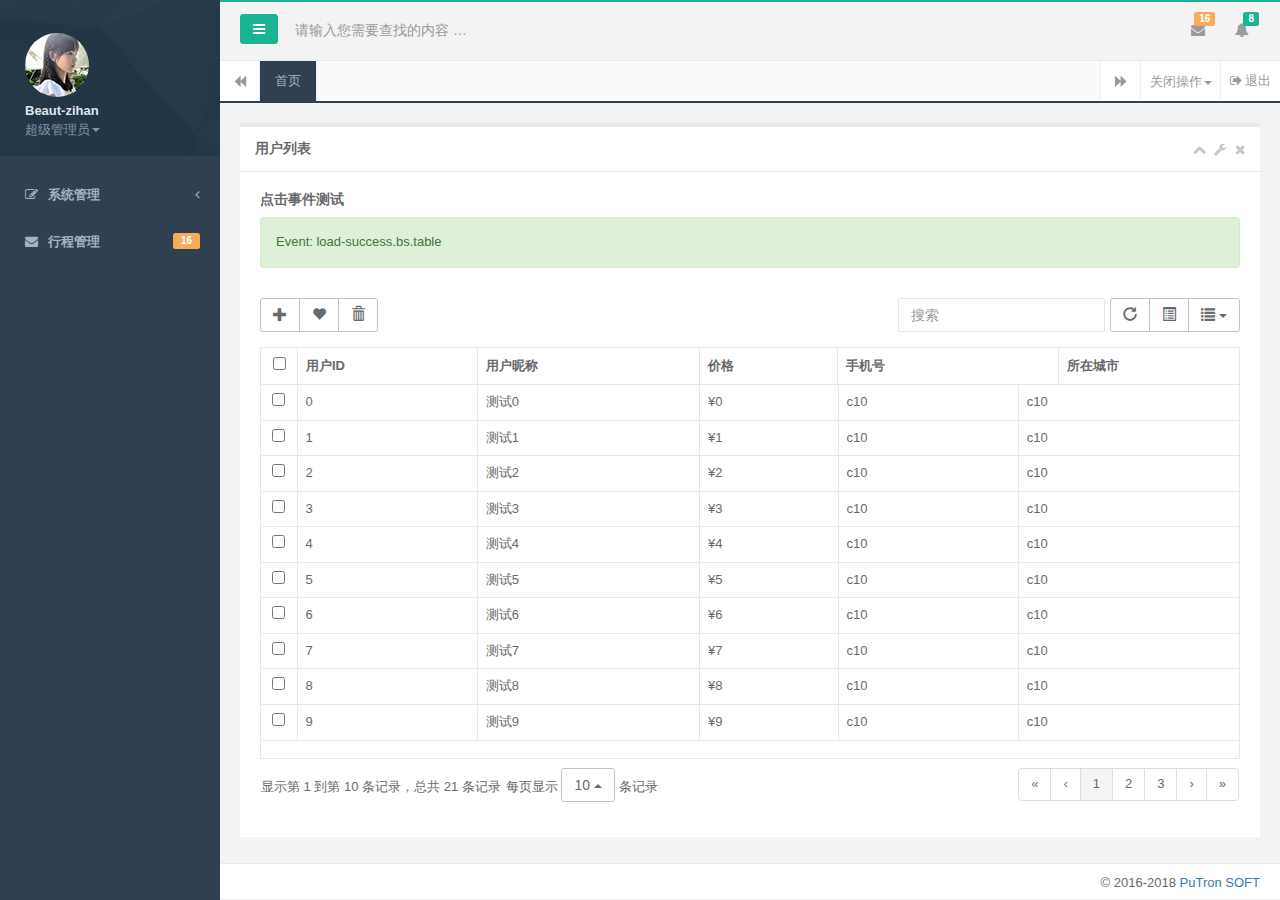
==== commit 4b16a462: "静态页面V1.0 BY lcy" ====
--- a/src/main/webapp/index.html
+++ b/src/main/webapp/index.html
@@ -1,52 +1,250 @@
-<!DOCTYPE html>
+﻿<!DOCTYPE html>
 <html>
-
-<!-- Mirrored from www.zi-han.net/theme/hplus/login.html by HTTrack Website Copier/3.x [XR&CO'2014], Wed, 20 Jan 2016 14:18:23 GMT -->
 <head>
-    <meta charset="utf-8">
-    <meta name="viewport" content="width=device-width, initial-scale=1.0">
-
-    <title>易出行 - 登录</title>
-    <meta name="keywords" content="易出行">
-    <meta name="description" content="易出行">
-    <script src="static/js/common/jquery-3.2.1.js"></script>
-    <script src="static/js/common/bootstrap.min.js"></script>
-    <script type="text/javascript" src="static/js/common/login_self.js"></script>
-    <script type="text/javascript" src="static/js/user/login.js"></script>
-
-    <link rel="shortcut icon" href="static/img/login/favicon.ico">
-    <link href="static/css/common/bootstrap.min.css" rel="stylesheet">
-    <link href="static/css/common/font-awesome.min93e3.css?v=4.4.0" rel="stylesheet">
-    <link href="static/css/common/animate.min.css" rel="stylesheet">
-    <link href="static/css/common/style.min862f.css?v=4.1.0" rel="stylesheet">
+    <meta http-equiv="Content-Type" content="text/html; charset=utf-8"/>
+    <title></title>
+	<meta charset="utf-8" />
     <!--[if lt IE 9]>
     <meta http-equiv="refresh" content="0;ie.html" />
     <![endif]-->
-    <script>if (window.top !== window.self) { window.top.location = window.location; }</script>
+    <link rel="shortcut icon" href="favicon.ico">
+    <link href="static/css/bootstrap.min.css?v=3.3.6" rel="stylesheet">
+    <link href="static/css/font-awesome.min93e3.css?v=4.4.0" rel="stylesheet">
+    <link href="static/css/animate.min.css" rel="stylesheet">
+    <link href="static/css/style.min.css?v=4.1.0" rel="stylesheet">
 </head>
-<body class="gray-bg">
-<div class="middle-box text-center loginscreen  animated fadeInDown">
-    <div>
-        <div>
-            <h1 class="logo-name">易出行登录</h1>
+<body class="fixed-sidebar full-height-layout gray-bg" style="overflow:hidden">
+    <div id="wrapper">
+        <!--左侧导航开始-->
+        <nav class="navbar-default navbar-static-side" role="navigation">
+            <div class="nav-close">
+                <i class="fa fa-times-circle"></i>
+            </div>
+            <div class="sidebar-collapse">
+                <ul class="nav" id="side-menu">
+                    <li class="nav-header">
+                        <div class="dropdown profile-element">
+                            <span><img alt="image" class="img-circle" src="static/img/profile_small.jpg" /></span>
+                            <a data-toggle="dropdown" class="dropdown-toggle" href="#">
+                                <span class="clear">
+                                    <span class="block m-t-xs"><strong class="font-bold">Beaut-zihan</strong></span>
+                                    <span class="text-muted text-xs block">超级管理员<b class="caret"></b></span>
+                                </span>
+                            </a>
+                            <ul class="dropdown-menu animated fadeInRight m-t-xs">
+                                <li>
+                                    <a class="J_menuItem" href="form_avatar.html">修改头像</a>
+                                </li>
+                                <li>
+                                    <a class="J_menuItem" href="profile.html">个人资料</a>
+                                </li>
+                                <li>
+                                    <a class="J_menuItem" href="contacts.html">联系我们</a>
+                                </li>
+                                <li>
+                                    <a class="J_menuItem" href="mailbox.html">信箱</a>
+                                </li>
+                                <li class="divider"></li>
+                                <li>
+                                    <a href="login.html">安全退出</a>
+                                </li>
+                            </ul>
+                        </div>
+                        <div class="logo-element">
+                            H+
+                        </div>
+                    </li>
+                    <li>
+                        <a href="#"><i class="fa fa-edit"></i> <span class="nav-label">系统管理</span><span class="fa arrow"></span></a>
+                        <ul class="nav nav-second-level">
+                            <li>
+                                <a class="J_menuItem" href="form_validate.html">角色管理</a>
+                            </li>
+                            <li>
+                                <a class="J_menuItem" href="form_advanced.html">用户管理</a>
+                            </li>
+                            <li>
+                                <a href="#">字典管理 <span class="fa arrow"></span></a>
+                                <ul class="nav nav-third-level">
+                                    <li>
+                                        <a class="J_menuItem" href="form_webuploader.html">区域管理</a>
+                                    </li>
+                                    <li>
+                                        <a class="J_menuItem" href="form_file_upload.html">标签管理</a>
+                                    </li>
+                                    <li>
+                                        <a class="J_menuItem" href="form_avatar.html">车型管理</a>
+                                    </li>
+                                </ul>
+                            </li>
+                            <li>
+                                <a class="J_menuItem" href="suggest.html">系统配置</a>
+                            </li>
+                            <li>
+                                <a class="J_menuItem" href="suggest.html">广告管理</a>
+                            </li>
+
+                        </ul>
+                    </li>
+                    <li>
+                        <a href="mailbox.html"><i class="fa fa-envelope"></i> <span class="nav-label">行程管理 </span><span class="label label-warning pull-right">16</span></a>
+                        <ul class="nav nav-second-level">
+                            <li>
+                                <a class="J_menuItem" href="trip/user.html">用户管理</a>
+                            </li>
+                            <li>
+                                <a class="J_menuItem" href="trip/trip.html">行程管理</a>
+                            </li>
+                            <li>
+                                <a class="J_menuItem" href="mail_compose.html">写信</a>
+                            </li>
+                        </ul>
+                    </li>
+                </ul>
+            </div>
+        </nav>
+        <!--左侧导航结束-->
+
+        <!--右侧部分开始-->
+        <div id="page-wrapper" class="gray-bg dashbard-1">
+            <div class="row border-bottom">
+                <nav class="navbar navbar-static-top" role="navigation" style="margin-bottom: 0">
+                    <div class="navbar-header">
+                        <a class="navbar-minimalize minimalize-styl-2 btn btn-primary " href="#"><i class="fa fa-bars"></i> </a>
+                        <form role="search" class="navbar-form-custom" method="post" action="http://www.ptron.cn/search_results.html">
+                            <div class="form-group">
+                                <input type="text" placeholder="请输入您需要查找的内容 …" class="form-control" name="top-search" id="top-search">
+                            </div>
+                        </form>
+                    </div>
+                    <ul class="nav navbar-top-links navbar-right">
+                        <li class="dropdown">
+                            <a class="dropdown-toggle count-info" data-toggle="dropdown" href="#">
+                                <i class="fa fa-envelope"></i> <span class="label label-warning">16</span>
+                            </a>
+                            <ul class="dropdown-menu dropdown-messages">
+                                <li class="m-t-xs">
+                                    <div class="dropdown-messages-box">
+                                        <a href="profile.html" class="pull-left">
+                                            <img alt="image" class="img-circle" src="static/img/a7.jpg">
+                                        </a>
+                                        <div class="media-body">
+                                            <small class="pull-right">46小时前</small>
+                                            <strong>小四</strong> 这个在日本投降书上签字的军官，建国后一定是个不小的干部吧？
+                                            <br>
+                                            <small class="text-muted">3天前 2014.11.8</small>
+                                        </div>
+                                    </div>
+                                </li>
+                                <li class="divider"></li>
+                                <li>
+                                    <div class="dropdown-messages-box">
+                                        <a href="profile.html" class="pull-left">
+                                            <img alt="image" class="img-circle" src="static/img/a4.jpg">
+                                        </a>
+                                        <div class="media-body ">
+                                            <small class="pull-right text-navy">25小时前</small>
+                                            <strong>国民岳父</strong> 如何看待“男子不满自己爱犬被称为狗，刺伤路人”？——这人比犬还凶
+                                            <br>
+                                            <small class="text-muted">昨天</small>
+                                        </div>
+                                    </div>
+                                </li>
+                                <li class="divider"></li>
+                                <li>
+                                    <div class="text-center link-block">
+                                        <a class="J_menuItem" href="mailbox.html">
+                                            <i class="fa fa-envelope"></i> <strong> 查看所有消息</strong>
+                                        </a>
+                                    </div>
+                                </li>
+                            </ul>
+                        </li>
+                        <li class="dropdown">
+                            <a class="dropdown-toggle count-info" data-toggle="dropdown" href="#">
+                                <i class="fa fa-bell"></i> <span class="label label-primary">8</span>
+                            </a>
+                            <ul class="dropdown-menu dropdown-alerts">
+                                <li>
+                                    <a href="mailbox.html">
+                                        <div>
+                                            <i class="fa fa-envelope fa-fw"></i> 您有16条未读消息
+                                            <span class="pull-right text-muted small">4分钟前</span>
+                                        </div>
+                                    </a>
+                                </li>
+                                <li class="divider"></li>
+                                <li>
+                                    <a href="profile.html">
+                                        <div>
+                                            <i class="fa fa-qq fa-fw"></i> 3条新回复
+                                            <span class="pull-right text-muted small">12分钟钱</span>
+                                        </div>
+                                    </a>
+                                </li>
+                                <li class="divider"></li>
+                                <li>
+                                    <div class="text-center link-block">
+                                        <a class="J_menuItem" href="notifications.html">
+                                            <strong>查看所有 </strong>
+                                            <i class="fa fa-angle-right"></i>
+                                        </a>
+                                    </div>
+                                </li>
+                            </ul>
+                        </li>
+                    </ul>
+                </nav>
+            </div>
+            <div class="row content-tabs">
+                <button class="roll-nav roll-left J_tabLeft">
+                    <i class="fa fa-backward"></i>
+                </button>
+                <nav class="page-tabs J_menuTabs">
+                    <div class="page-tabs-content">
+                        <a href="javascript:;" class="active J_menuTab" data-id="index_v1.html">首页</a>
+                    </div>
+                </nav>
+                <button class="roll-nav roll-right J_tabRight">
+                    <i class="fa fa-forward"></i>
+                </button>
+                <div class="btn-group roll-nav roll-right">
+                    <button class="dropdown J_tabClose" data-toggle="dropdown">
+                        关闭操作<span class="caret"></span>
+                    </button>
+                    <ul role="menu" class="dropdown-menu dropdown-menu-right">
+                        <li class="J_tabShowActive">
+                            <a>定位当前选项卡</a>
+                        </li>
+                        <li class="divider"></li>
+                        <li class="J_tabCloseAll">
+                            <a>关闭全部选项卡</a>
+                        </li>
+                        <li class="J_tabCloseOther">
+                            <a>关闭其他选项卡</a>
+                        </li>
+                    </ul>
+                </div>
+                <a href="login.html" class="roll-nav roll-right J_tabExit"><i class="fa fa fa-sign-out"></i> 退出</a>
+            </div>
+            <div class="row J_mainContent" id="content-main">
+                <iframe class="J_iframe" name="iframe0" width="100%" height="100%" src="trip/user.html" frameborder="0" data-id="index_v1.html" seamless></iframe>
+            </div>
+            <div class="footer">
+                <div class="pull-right">
+                    &copy; 2016-2018 <a href="http://www.ptron.cn/" target="_blank">PuTron SOFT</a>
+                </div>
+            </div>
         </div>
-        <h3>欢迎使用 易出行</h3>
-        <form class="m-t" role="form">
-            <div class="form-group">
-                <input type="text" name="userName" id="userName" class="form-control" placeholder="用户名" required="">
-            </div>
-            <div class="form-group">
-                <input type="password" name="password" id="password" class="form-control" placeholder="密码" required="">
-            </div>
-            <button type="submit" id="login" class="btn btn-primary block full-width m-b">登 录</button>
-
-            <p class="text-muted text-center">
-                <a href="login.html#"><small>忘记密码了？</small></a> | <a href="register.html">注册一个新账号</a>
-            </p>
-        </form>
+        <!--右侧部分结束-->
     </div>
-</div>
-
+    <script src="static/js/jquery.min.js?v=2.1.4"></script>
+    <script src="static/js/bootstrap.min.js?v=3.3.6"></script>
+    <script src="static/js/plugins/metisMenu/jquery.metisMenu.js"></script>
+    <script src="static/js/plugins/slimscroll/jquery.slimscroll.min.js"></script>
+    <script src="static/js/plugins/layer/layer.min.js"></script>
+    <script src="static/js/hplus.min.js?v=4.1.0"></script>
+    <script type="text/javascript" src="static/js/contabs.min.js"></script>
+    <script src="static/js/plugins/pace/pace.min.js"></script>
 </body>
-
 </html>
--- a/src/main/webapp/static/css/style.min.css
+++ b/src/main/webapp/static/css/style.min.css
@@ -0,0 +1,1355 @@
+h1,h2,h3,h4,h5,h6{font-weight:100}
+h1{font-size:30px}
+h2{font-size:24px}
+h3{font-size:16px}
+h4{font-size:14px}
+h5{font-size:12px}
+h6{font-size:10px}
+h3,h4,h5{margin-top:5px;font-weight:600}
+a:focus{outline:0}
+.nav>li>a{color:#a7b1c2;font-weight:600;padding:14px 20px 14px 25px}
+.nav li>a{display:block}
+.nav.navbar-right>li>a{color:#999c9e}
+.nav>li.active>a{color:#fff}
+.navbar-default .nav>li>a:focus,.navbar-default .nav>li>a:hover{background-color:#293846;color:#fff}
+.nav .open>a,.nav .open>a:focus,.nav .open>a:hover{background:#fff}
+.nav>li>a i{margin-right:6px}
+.navbar{border:0}
+.navbar-default{background-color:transparent;border-color:#2f4050;position:relative}
+.navbar-top-links li{display:inline-block}
+.navbar-top-links li:last-child{margin-right:30px}
+body.body-small .navbar-top-links li:last-child{margin-right:10px}
+.navbar-top-links li a{padding:20px 10px;min-height:50px}
+.dropdown-menu{border:medium none;display:none;float:left;font-size:12px;left:0;list-style:none outside none;padding:0;position:absolute;text-shadow:none;top:100%;z-index:1000;border-radius:0;box-shadow:0 0 3px rgba(86,96,117,.3)}
+.dropdown-menu>li>a{border-radius:3px;color:inherit;line-height:25px;margin:4px;text-align:left;font-weight:400}
+.dropdown-menu>li>a.font-bold{font-weight:600}
+.navbar-top-links .dropdown-menu li{display:block}
+.navbar-top-links .dropdown-menu li:last-child{margin-right:0}
+.navbar-top-links .dropdown-menu li a{padding:3px 20px;min-height:0}
+.navbar-top-links .dropdown-menu li a div{white-space:normal}
+.navbar-top-links .dropdown-alerts,.navbar-top-links .dropdown-messages,.navbar-top-links .dropdown-tasks{width:310px;min-width:0}
+.navbar-top-links .dropdown-messages{margin-left:5px}
+.navbar-top-links .dropdown-tasks{margin-left:-59px}
+.navbar-top-links .dropdown-alerts{margin-left:-123px}
+.navbar-top-links .dropdown-user{right:0;left:auto}
+.dropdown-alerts,.dropdown-messages{padding:10px}
+.dropdown-alerts li a,.dropdown-messages li a{font-size:12px}
+.dropdown-alerts li em,.dropdown-messages li em{font-size:10px}
+.nav.navbar-top-links .dropdown-alerts a{font-size:12px}
+.nav-header{padding:33px 25px;background:url(patterns/header-profile.png) no-repeat}
+.nav>li.active{border-left:4px solid #19aa8d;background:#293846}
+.nav.nav-second-level>li.active{border:none}
+.nav.nav-second-level.collapse[style]{height:auto!important}
+.nav-header a{color:#DFE4ED}
+.nav-header .text-muted{color:#8095a8}
+.minimalize-styl-2{padding:4px 12px;margin:14px 5px 5px 20px;font-size:14px;float:left}
+.navbar-form-custom{float:left;height:50px;padding:0;width:200px;display:inline-table}
+.navbar-form-custom .form-group{margin-bottom:0}
+.nav.navbar-top-links a{font-size:14px}
+.navbar-form-custom .form-control{background:none repeat scroll 0 0 rgba(0,0,0,0);border:medium none;font-size:14px;height:60px;margin:0;z-index:2000}
+.count-info .label{line-height:12px;padding:1px 5px;position:absolute;right:6px;top:12px}
+.arrow{float:right;margin-top:2px}
+.fa.arrow:before{content:"\f104"}
+.active>a>.fa.arrow:before{content:"\f107"}
+.nav-second-level li,.nav-third-level li{border-bottom:none!important}
+.nav-second-level li a{padding:7px 15px 7px 10px;padding-left:52px}
+.nav-third-level li a{padding-left:62px}
+.nav-second-level li:last-child{margin-bottom:10px}
+.mini-navbar .nav li:focus>.nav-second-level,body:not(.fixed-sidebar):not(.canvas-menu).mini-navbar .nav li:hover>.nav-second-level{display:block;border-radius:0 2px 2px 0;min-width:140px;height:auto}
+body.mini-navbar .navbar-default .nav>li>.nav-second-level li a{font-size:12px;border-radius:0 2px 2px 0}
+.fixed-nav .slimScrollDiv #side-menu{padding-bottom:60px;position:relative}
+.slimScrollDiv>*{overflow:hidden}
+.mini-navbar .nav-second-level li a{padding:10px 10px 10px 15px}
+.canvas-menu.mini-navbar .nav-second-level{background:#293846}
+.mini-navbar li.active .nav-second-level{left:65px}
+.navbar-default .special_link a{background:#1ab394;color:#fff}
+.navbar-default .special_link a:hover{background:#17987e!important;color:#fff}
+.navbar-default .special_link a span.label{background:#fff;color:#1ab394}
+.navbar-default .landing_link a{background:#1cc09f;color:#fff}
+.navbar-default .landing_link a:hover{background:#1ab394!important;color:#fff}
+.navbar-default .landing_link a span.label{background:#fff;color:#1cc09f}
+.logo-element{text-align:center;font-size:18px;font-weight:600;color:#fff;display:none;padding:18px 0}
+.pace-done #page-wrapper,.pace-done .footer,.pace-done .nav-header,.pace-done .navbar-static-side,.pace-done li.active{-webkit-transition:all .5s;transition:all .5s}
+.navbar-fixed-top{-webkit-transition-duration:.5s;transition-duration:.5s;z-index:2030}
+.navbar-fixed-top,.navbar-static-top{background:#f3f3f4}
+.fixed-nav #wrapper{padding-top:60px;box-sizing:border-box}
+.fixed-nav .minimalize-styl-2{margin:14px 5px 5px 15px}
+.body-small .navbar-fixed-top{margin-left:0}
+body.mini-navbar .navbar-static-side{width:70px}
+body.mini-navbar .nav-label,body.mini-navbar .navbar-default .nav li a span,body.mini-navbar .profile-element{display:none}
+body.canvas-menu .profile-element{display:block}
+body:not(.fixed-sidebar):not(.canvas-menu).mini-navbar .nav-second-level{display:none}
+body.mini-navbar .navbar-default .nav>li>a{font-size:16px}
+body.mini-navbar .logo-element{display:block}
+body.canvas-menu .logo-element{display:none}
+body.mini-navbar .nav-header{padding:0;background-color:#1ab394}
+body.canvas-menu .nav-header{padding:33px 25px}
+body.mini-navbar #page-wrapper{margin:0 0 0 70px}
+body.canvas-menu.mini-navbar #page-wrapper,body.canvas-menu.mini-navbar .footer{margin:0}
+body.canvas-menu .navbar-static-side,body.fixed-sidebar .navbar-static-side{position:fixed;width:220px;z-index:2001;height:100%}
+body.fixed-sidebar.mini-navbar .navbar-static-side{width:70px}
+body.body-small.fixed-sidebar.mini-navbar #page-wrapper,body.fixed-sidebar.mini-navbar #page-wrapper{margin:0 0 0 70px}
+body.body-small.fixed-sidebar.mini-navbar .navbar-static-side{width:70px}
+.fixed-sidebar.mini-navbar .nav li>.nav-second-level{display:none}
+.fixed-sidebar.mini-navbar .nav li.active{border-left-width:0}
+.canvas-menu.mini-navbar .nav li:hover>.nav-second-level,.fixed-sidebar.mini-navbar .nav li:hover>.nav-second-level{position:absolute;left:70px;top:0;background-color:#2f4050;padding:10px 10px 0;font-size:12px;display:block;min-width:140px;border-radius:2px}
+body.fixed-sidebar.mini-navbar .navbar-default .nav>li>.nav-second-level li a{font-size:12px;border-radius:3px}
+body.canvas-menu.mini-navbar .navbar-default .nav>li>.nav-second-level li a{font-size:13px;border-radius:3px}
+.canvas-menu.mini-navbar .nav-second-level li a,.fixed-sidebar.mini-navbar .nav-second-level li a{padding:10px 10px 10px 15px}
+.canvas-menu.mini-navbar .nav-second-level,.fixed-sidebar.mini-navbar .nav-second-level{position:relative;padding:0;font-size:13px}
+.canvas-menu.mini-navbar li.active .nav-second-level,.fixed-sidebar.mini-navbar li.active .nav-second-level{left:0}
+body.canvas-menu nav.navbar-static-side{z-index:2001;background:#2f4050;height:100%;position:fixed;display:none}
+body.canvas-menu.mini-navbar nav.navbar-static-side{display:block;width:70px}
+.top-navigation #page-wrapper{margin-left:0}
+.top-navigation .navbar-nav .dropdown-menu>.active>a{background:#fff;color:#1ab394;font-weight:700}
+.white-bg .navbar-fixed-top,.white-bg .navbar-static-top{background:#fff}
+.top-navigation .navbar{margin-bottom:0}
+.top-navigation .nav>li>a{padding:15px 20px;color:#676a6c}
+.top-navigation .nav>li a:focus,.top-navigation .nav>li a:hover{background:#fff;color:#1ab394}
+.top-navigation .nav>li.active{background:#fff;border:none}
+.top-navigation .nav>li.active>a{color:#1ab394}
+.top-navigation .navbar-right{padding-right:10px}
+.top-navigation .navbar-nav .dropdown-menu{box-shadow:none;border:1px solid #e7eaec}
+.top-navigation .dropdown-menu>li>a{margin:0;padding:7px 20px}
+.navbar .dropdown-menu{margin-top:0}
+.top-navigation .navbar-brand{background:#1ab394;color:#fff;padding:15px 25px}
+.top-navigation .navbar-top-links li:last-child{margin-right:0}
+.body-small.fixed-sidebar.mini-navbar .top-navigation #page-wrapper,.canvas-menu #page-wrapper,.mini-navbar .top-navigation #page-wrapper,.top-navigation.body-small.fixed-sidebar.mini-navbar #page-wrapper,.top-navigation.mini-navbar #page-wrapper{margin:0}
+.fixed-nav #wrapper.top-navigation,.top-navigation.fixed-nav #wrapper{margin-top:50px}
+.top-navigation .footer.fixed{margin-left:0!important}
+.top-navigation .wrapper.wrapper-content{padding:40px}
+.body-small .top-navigation .wrapper.wrapper-content,.top-navigation.body-small .wrapper.wrapper-content{padding:40px 0}
+.navbar-toggle{color:#fff;padding:6px 12px;font-size:14px}
+.top-navigation .navbar-nav .open .dropdown-menu .dropdown-header,.top-navigation .navbar-nav .open .dropdown-menu>li>a{padding:10px 15px 10px 20px}
+@media (max-width:768px){.top-navigation .navbar-header{display:block;float:none}
+}
+.menu-visible-lg,.menu-visible-md{display:none!important}
+@media (min-width:1200px){.menu-visible-lg{display:block!important}
+}
+@media (min-width:992px){.menu-visible-md{display:block!important}
+}
+@media (max-width:767px){.menu-visible-lg,.menu-visible-md{display:block!important}
+}
+.btn{border-radius:3px}
+.float-e-margins .btn{margin-bottom:5px}
+.btn-w-m{min-width:120px}
+.btn-primary.btn-outline{color:#1ab394}
+.btn-success.btn-outline{color:#1c84c6}
+.btn-info.btn-outline{color:#23c6c8}
+.btn-warning.btn-outline{color:#f8ac59}
+.btn-danger.btn-outline{color:#ed5565}
+.btn-danger.btn-outline:hover,.btn-info.btn-outline:hover,.btn-primary.btn-outline:hover,.btn-success.btn-outline:hover,.btn-warning.btn-outline:hover{color:#fff}
+.btn-primary{background-color:#1ab394;border-color:#1ab394;color:#FFF}
+.btn-primary.active,.btn-primary:active,.btn-primary:focus,.btn-primary:hover,.open .dropdown-toggle.btn-primary{background-color:#18a689;border-color:#18a689;color:#FFF}
+.btn-primary.active,.btn-primary:active,.open .dropdown-toggle.btn-primary{background-image:none}
+.btn-primary.active[disabled],.btn-primary.disabled,.btn-primary.disabled.active,.btn-primary.disabled:active,.btn-primary.disabled:focus,.btn-primary.disabled:hover,.btn-primary[disabled],.btn-primary[disabled]:active,.btn-primary[disabled]:focus,.btn-primary[disabled]:hover,fieldset[disabled] .btn-primary,fieldset[disabled] .btn-primary.active,fieldset[disabled] .btn-primary:active,fieldset[disabled] .btn-primary:focus,fieldset[disabled] .btn-primary:hover{background-color:#1dc5a3;border-color:#1dc5a3}
+.btn-success{background-color:#1c84c6;border-color:#1c84c6;color:#FFF}
+.btn-success.active,.btn-success:active,.btn-success:focus,.btn-success:hover,.open .dropdown-toggle.btn-success{background-color:#1a7bb9;border-color:#1a7bb9;color:#FFF}
+.btn-success.active,.btn-success:active,.open .dropdown-toggle.btn-success{background-image:none}
+.btn-success.active[disabled],.btn-success.disabled,.btn-success.disabled.active,.btn-success.disabled:active,.btn-success.disabled:focus,.btn-success.disabled:hover,.btn-success[disabled],.btn-success[disabled]:active,.btn-success[disabled]:focus,.btn-success[disabled]:hover,fieldset[disabled] .btn-success,fieldset[disabled] .btn-success.active,fieldset[disabled] .btn-success:active,fieldset[disabled] .btn-success:focus,fieldset[disabled] .btn-success:hover{background-color:#1f90d8;border-color:#1f90d8}
+.btn-info{background-color:#23c6c8;border-color:#23c6c8;color:#FFF}
+.btn-info.active,.btn-info:active,.btn-info:focus,.btn-info:hover,.open .dropdown-toggle.btn-info{background-color:#21b9bb;border-color:#21b9bb;color:#FFF}
+.btn-info.active,.btn-info:active,.open .dropdown-toggle.btn-info{background-image:none}
+.btn-info.active[disabled],.btn-info.disabled,.btn-info.disabled.active,.btn-info.disabled:active,.btn-info.disabled:focus,.btn-info.disabled:hover,.btn-info[disabled],.btn-info[disabled]:active,.btn-info[disabled]:focus,.btn-info[disabled]:hover,fieldset[disabled] .btn-info,fieldset[disabled] .btn-info.active,fieldset[disabled] .btn-info:active,fieldset[disabled] .btn-info:focus,fieldset[disabled] .btn-info:hover{background-color:#26d7d9;border-color:#26d7d9}
+.btn-default{background-color:#c2c2c2;border-color:#c2c2c2;color:#FFF}
+.btn-default.active,.btn-default:active,.btn-default:focus,.btn-default:hover,.open .dropdown-toggle.btn-default{background-color:#bababa;border-color:#bababa;color:#FFF}
+.btn-default.active,.btn-default:active,.open .dropdown-toggle.btn-default{background-image:none}
+.btn-default.active[disabled],.btn-default.disabled,.btn-default.disabled.active,.btn-default.disabled:active,.btn-default.disabled:focus,.btn-default.disabled:hover,.btn-default[disabled],.btn-default[disabled]:active,.btn-default[disabled]:focus,.btn-default[disabled]:hover,fieldset[disabled] .btn-default,fieldset[disabled] .btn-default.active,fieldset[disabled] .btn-default:active,fieldset[disabled] .btn-default:focus,fieldset[disabled] .btn-default:hover{background-color:#ccc;border-color:#ccc}
+.btn-warning{background-color:#f8ac59;border-color:#f8ac59;color:#FFF}
+.btn-warning.active,.btn-warning:active,.btn-warning:focus,.btn-warning:hover,.open .dropdown-toggle.btn-warning{background-color:#f7a54a;border-color:#f7a54a;color:#FFF}
+.btn-warning.active,.btn-warning:active,.open .dropdown-toggle.btn-warning{background-image:none}
+.btn-warning.active[disabled],.btn-warning.disabled,.btn-warning.disabled.active,.btn-warning.disabled:active,.btn-warning.disabled:focus,.btn-warning.disabled:hover,.btn-warning[disabled],.btn-warning[disabled]:active,.btn-warning[disabled]:focus,.btn-warning[disabled]:hover,fieldset[disabled] .btn-warning,fieldset[disabled] .btn-warning.active,fieldset[disabled] .btn-warning:active,fieldset[disabled] .btn-warning:focus,fieldset[disabled] .btn-warning:hover{background-color:#f9b66d;border-color:#f9b66d}
+.btn-danger{background-color:#ed5565;border-color:#ed5565;color:#FFF}
+.btn-danger.active,.btn-danger:active,.btn-danger:focus,.btn-danger:hover,.open .dropdown-toggle.btn-danger{background-color:#ec4758;border-color:#ec4758;color:#FFF}
+.btn-danger.active,.btn-danger:active,.open .dropdown-toggle.btn-danger{background-image:none}
+.btn-danger.active[disabled],.btn-danger.disabled,.btn-danger.disabled.active,.btn-danger.disabled:active,.btn-danger.disabled:focus,.btn-danger.disabled:hover,.btn-danger[disabled],.btn-danger[disabled]:active,.btn-danger[disabled]:focus,.btn-danger[disabled]:hover,fieldset[disabled] .btn-danger,fieldset[disabled] .btn-danger.active,fieldset[disabled] .btn-danger:active,fieldset[disabled] .btn-danger:focus,fieldset[disabled] .btn-danger:hover{background-color:#ef6776;border-color:#ef6776}
+.btn-link{color:inherit}
+.btn-link.active,.btn-link:active,.btn-link:focus,.btn-link:hover,.open .dropdown-toggle.btn-link{color:#1ab394;text-decoration:none}
+.btn-link.active,.btn-link:active,.open .dropdown-toggle.btn-link{background-image:none}
+.btn-link.active[disabled],.btn-link.disabled,.btn-link.disabled.active,.btn-link.disabled:active,.btn-link.disabled:focus,.btn-link.disabled:hover,.btn-link[disabled],.btn-link[disabled]:active,.btn-link[disabled]:focus,.btn-link[disabled]:hover,fieldset[disabled] .btn-link,fieldset[disabled] .btn-link.active,fieldset[disabled] .btn-link:active,fieldset[disabled] .btn-link:focus,fieldset[disabled] .btn-link:hover{color:#cacaca}
+.btn-white{color:inherit;background:#fff;border:1px solid #e7eaec}
+.btn-white.active,.btn-white:active,.btn-white:focus,.btn-white:hover,.open .dropdown-toggle.btn-white{color:inherit;border:1px solid #d2d2d2}
+.btn-white.active,.btn-white:active{box-shadow:0 2px 5px rgba(0,0,0,.15) inset}
+.btn-white.active,.btn-white:active,.open .dropdown-toggle.btn-white{background-image:none}
+.btn-white.active[disabled],.btn-white.disabled,.btn-white.disabled.active,.btn-white.disabled:active,.btn-white.disabled:focus,.btn-white.disabled:hover,.btn-white[disabled],.btn-white[disabled]:active,.btn-white[disabled]:focus,.btn-white[disabled]:hover,fieldset[disabled] .btn-white,fieldset[disabled] .btn-white.active,fieldset[disabled] .btn-white:active,fieldset[disabled] .btn-white:focus,fieldset[disabled] .btn-white:hover{color:#cacaca}
+.form-control,.form-control:focus,.has-error .form-control:focus,.has-success .form-control:focus,.has-warning .form-control:focus,.navbar-collapse,.navbar-form,.navbar-form-custom .form-control:focus,.navbar-form-custom .form-control:hover,.open .btn.dropdown-toggle,.panel,.popover,.progress,.progress-bar{box-shadow:none}
+.btn-outline{color:inherit;background-color:transparent;-webkit-transition:all .5s;transition:all .5s}
+.btn-rounded{border-radius:50px}
+.btn-large-dim{width:90px;height:90px;font-size:42px}
+button.dim{display:inline-block;color:#fff;text-decoration:none;text-transform:uppercase;text-align:center;padding-top:6px;margin-right:10px;position:relative;cursor:pointer;border-radius:5px;font-weight:600;margin-bottom:20px!important}
+button.dim:active{top:3px}
+button.btn-primary.dim{box-shadow:inset 0 0 0 #16987e,0 5px 0 0 #16987e,0 10px 5px #999}
+button.btn-primary.dim:active{box-shadow:inset 0 0 0 #16987e,0 2px 0 0 #16987e,0 5px 3px #999}
+button.btn-default.dim{box-shadow:inset 0 0 0 #b3b3b3,0 5px 0 0 #b3b3b3,0 10px 5px #999}
+button.btn-default.dim:active{box-shadow:inset 0 0 0 #b3b3b3,0 2px 0 0 #b3b3b3,0 5px 3px #999}
+button.btn-warning.dim{box-shadow:inset 0 0 0 #f79d3c,0 5px 0 0 #f79d3c,0 10px 5px #999}
+button.btn-warning.dim:active{box-shadow:inset 0 0 0 #f79d3c,0 2px 0 0 #f79d3c,0 5px 3px #999}
+button.btn-info.dim{box-shadow:inset 0 0 0 #1eacae,0 5px 0 0 #1eacae,0 10px 5px #999}
+button.btn-info.dim:active{box-shadow:inset 0 0 0 #1eacae,0 2px 0 0 #1eacae,0 5px 3px #999}
+button.btn-success.dim{box-shadow:inset 0 0 0 #1872ab,0 5px 0 0 #1872ab,0 10px 5px #999}
+button.btn-success.dim:active{box-shadow:inset 0 0 0 #1872ab,0 2px 0 0 #1872ab,0 5px 3px #999}
+button.btn-danger.dim{box-shadow:inset 0 0 0 #ea394c,0 5px 0 0 #ea394c,0 10px 5px #999}
+button.btn-danger.dim:active{box-shadow:inset 0 0 0 #ea394c,0 2px 0 0 #ea394c,0 5px 3px #999}
+button.dim:before{font-size:50px;line-height:1em;font-weight:400;color:#fff;display:block;padding-top:10px}
+button.dim:active:before{top:7px;font-size:50px}
+.label{background-color:#d1dade;color:#5e5e5e;font-size:10px;font-weight:600;padding:3px 8px;text-shadow:none}
+.badge{background-color:#d1dade;color:#5e5e5e;font-size:11px;font-weight:600;padding-bottom:4px;padding-left:6px;padding-right:6px;text-shadow:none}
+.badge-primary,.label-primary{background-color:#1ab394;color:#FFF}
+.badge-success,.label-success{background-color:#1c84c6;color:#FFF}
+.badge-warning,.label-warning{background-color:#f8ac59;color:#FFF}
+.badge-warning-light,.label-warning-light{background-color:#f8ac59;color:#fff}
+.badge-danger,.label-danger{background-color:#ed5565;color:#FFF}
+.badge-info,.label-info{background-color:#23c6c8;color:#FFF}
+.badge-inverse,.label-inverse{background-color:#262626;color:#FFF}
+.badge-white,.label-white{background-color:#FFF;color:#5E5E5E}
+.badge-disable,.label-white{background-color:#2A2E36;color:#8B91A0}
+.chosen-container-single .chosen-single{background:#fff;box-shadow:none;-moz-box-sizing:border-box;background-color:#FFF;border:1px solid #CBD5DD;border-radius:2px;cursor:text;height:auto!important;margin:0;min-height:30px;overflow:hidden;padding:4px 12px;position:relative;width:100%}
+.chosen-container-multi .chosen-choices li.search-choice{background:#f1f1f1;border:1px solid #ededed;border-radius:2px;box-shadow:none;color:#333;cursor:default;line-height:13px;margin:3px 0 3px 5px;padding:3px 20px 3px 5px;position:relative}
+.pagination>.active>a,.pagination>.active>a:focus,.pagination>.active>a:hover,.pagination>.active>span,.pagination>.active>span:focus,.pagination>.active>span:hover{background-color:#f4f4f4;border-color:#DDD;color:inherit;cursor:default;z-index:2}
+.pagination>li>a,.pagination>li>span{background-color:#FFF;border:1px solid #DDD;color:inherit;float:left;line-height:1.42857;margin-left:-1px;padding:4px 10px;position:relative;text-decoration:none}
+.tooltip-inner{background-color:#2F4050}
+.tooltip.top .tooltip-arrow{border-top-color:#2F4050}
+.tooltip.right .tooltip-arrow{border-right-color:#2F4050}
+.tooltip.bottom .tooltip-arrow{border-bottom-color:#2F4050}
+.tooltip.left .tooltip-arrow{border-left-color:#2F4050}
+.easypiechart{position:relative;text-align:center}
+.easypiechart .h2{margin-left:10px;margin-top:10px;display:inline-block}
+.easypiechart canvas{top:0;left:0}
+.easypiechart .easypie-text{line-height:1;position:absolute;top:33px;width:100%;z-index:1}
+.easypiechart img{margin-top:-4px}
+.jqstooltip{box-sizing:content-box}
+.fc-state-default{background-color:#fff;background-image:none;background-repeat:repeat-x;box-shadow:none;color:#333;text-shadow:none;border:1px solid}
+.fc-button{color:inherit;border:1px solid #e7eaec;cursor:pointer;display:inline-block;height:1.9em;line-height:1.9em;overflow:hidden;padding:0 .6em;position:relative;white-space:nowrap}
+.fc-state-active{background-color:#1ab394;border-color:#1ab394;color:#fff}
+.fc-header-title h2{font-size:16px;font-weight:600;color:inherit}
+.fc-content .fc-widget-content,.fc-content .fc-widget-header{border-color:#e7eaec;font-weight:400}
+.fc-border-separate tbody{background-color:#F8F8F8}
+.fc-state-highlight{background:none repeat scroll 0 0 #FCF8E3}
+.external-event{padding:5px 10px;border-radius:2px;cursor:pointer;margin-bottom:5px}
+.fc-ltr .fc-event-hori.fc-event-end,.fc-rtl .fc-event-hori.fc-event-start{border-radius:2px}
+.fc-agenda .fc-event-time,.fc-event,.fc-event a{padding:4px 6px;background-color:#1ab394;border-color:#1ab394}
+.fc-event-time,.fc-event-title{color:#717171;padding:0 1px}
+.ui-calendar .fc-event-time,.ui-calendar .fc-event-title{color:#fff}
+.chat-activity-list .chat-element{border-bottom:1px solid #e7eaec}
+.chat-element:first-child{margin-top:0}
+.chat-element{padding-bottom:15px}
+.chat-element,.chat-element .media{margin-top:15px}
+.chat-element,.media-body{overflow:hidden}
+.media-body{display:block;width:auto}
+.chat-element>.pull-left{margin-right:10px}
+.chat-element img.img-circle,.dropdown-messages-box img.img-circle{width:38px;height:38px}
+.chat-element .well{border:1px solid #e7eaec;box-shadow:none;margin-top:10px;margin-bottom:5px;padding:10px 20px;font-size:11px;line-height:16px}
+.chat-element .actions{margin-top:10px}
+.chat-element .photos{margin:10px 0}
+.right.chat-element>.pull-right{margin-left:10px}
+.chat-photo{max-height:180px;border-radius:4px;overflow:hidden;margin-right:10px;margin-bottom:10px}
+.chat{margin:0;padding:0;list-style:none}
+.chat li{margin-bottom:10px;padding-bottom:5px;border-bottom:1px dotted #B3A9A9}
+.chat li.left .chat-body{margin-left:60px}
+.chat li.right .chat-body{margin-right:60px}
+.chat li .chat-body p{margin:0;color:#777}
+.chat .glyphicon,.panel .slidedown .glyphicon{margin-right:5px}
+.chat-panel .panel-body{height:350px;overflow-y:scroll}
+a.list-group-item.active,a.list-group-item.active:focus,a.list-group-item.active:hover{background-color:#1ab394;border-color:#1ab394;color:#FFF;z-index:2}
+.list-group-item-heading{margin-top:10px}
+.list-group-item-text{margin:0 0 10px;color:inherit;font-size:12px;line-height:inherit}
+.no-padding .list-group-item{border-left:none;border-right:none;border-bottom:none}
+.no-padding .list-group-item:first-child{border-left:none;border-right:none;border-bottom:none;border-top:none}
+.no-padding .list-group{margin-bottom:0}
+.list-group-item{background-color:inherit;border:1px solid #e7eaec;display:block;margin-bottom:-1px;padding:10px 15px;position:relative}
+.elements-list .list-group-item{border-left:none;border-right:none;padding:15px 25px}
+.elements-list .list-group-item:first-child{border-left:none;border-right:none;border-top:none!important}
+.elements-list .list-group{margin-bottom:0}
+.elements-list a{color:inherit}
+.elements-list .list-group-item.active,.elements-list .list-group-item:hover{background:#f3f3f4;color:inherit;border-color:#e7eaec;border-radius:0}
+.elements-list li.active{-webkit-transition:none;transition:none}
+.element-detail-box{padding:25px}
+.flot-chart{display:block;height:200px}
+.widget .flot-chart.dashboard-chart{display:block;height:120px;margin-top:40px}
+.flot-chart.dashboard-chart{display:block;height:180px;margin-top:40px}
+.flot-chart-content{width:100%;height:100%}
+.flot-chart-pie-content{width:200px;height:200px;margin:auto}
+.jqstooltip{position:absolute;display:block;left:0;top:0;visibility:hidden;background:#2b303a;background-color:rgba(43,48,58,.8);color:#fff;text-align:left;white-space:nowrap;z-index:10000;padding:5px;min-height:22px;border-radius:3px}
+.jqsfield{color:#fff;text-align:left}
+.h-200{min-height:200px}
+.legendLabel{padding-left:5px}
+.stat-list li:first-child{margin-top:0}
+.stat-list{list-style:none;padding:0;margin:0}
+.stat-percent{float:right}
+.stat-list li{margin-top:15px;position:relative}
+table.dataTable thead .sorting,table.dataTable thead .sorting_asc:after,table.dataTable thead .sorting_asc_disabled,table.dataTable thead .sorting_desc,table.dataTable thead .sorting_desc_disabled{background:0 0}
+table.dataTable thead .sorting_asc:after{float:right;font-family:fontawesome}
+table.dataTable thead .sorting_desc:after{content:"\f0dd";float:right;font-family:fontawesome}
+table.dataTable thead .sorting:after{content:"\f0dc";float:right;font-family:fontawesome;color:rgba(50,50,50,.5)}
+.dataTables_wrapper{padding-bottom:30px}
+.img-circle{border-radius:50%}
+.btn-circle{width:30px;height:30px;padding:6px 0;border-radius:15px;text-align:center;font-size:12px;line-height:1.428571429}
+.btn-circle.btn-lg{width:50px;height:50px;padding:10px 16px;border-radius:25px;font-size:18px;line-height:1.33}
+.btn-circle.btn-xl{width:70px;height:70px;padding:10px 16px;border-radius:35px;font-size:24px;line-height:1.33}
+.show-grid [class^=col-]{padding-top:10px;padding-bottom:10px;border:1px solid #ddd;background-color:#eee!important}
+.show-grid{margin:15px 0}
+.css-animation-box h1{font-size:44px}
+.animation-efect-links a{padding:4px 6px;font-size:12px}
+#animation_box{background-color:#f9f8f8;border-radius:16px;width:80%;margin:0 auto;padding-top:80px}
+.animation-text-box{position:absolute;margin-top:40px;left:50%;margin-left:-100px;width:200px}
+.animation-text-info{position:absolute;margin-top:-60px;left:50%;margin-left:-100px;width:200px;font-size:10px}
+.animation-text-box h2{font-size:54px;font-weight:600;margin-bottom:5px}
+.animation-text-box p{font-size:12px;text-transform:uppercase}
+.pace{-webkit-pointer-events:none;pointer-events:none;-webkit-user-select:none;-moz-user-select:none;-ms-user-select:none;user-select:none}
+.pace .pace-progress{background:#1ab394;position:fixed;z-index:2000;top:0;width:100%;height:2px}
+.pace-inactive{display:none}
+.widget{border-radius:5px;padding:15px 20px;margin-bottom:10px;margin-top:10px}
+.widget.style1 h2{font-size:30px}
+.widget h2,.widget h3{margin-top:5px;margin-bottom:0}
+.widget-text-box{padding:20px;border:1px solid #e7eaec;background:#fff}
+.widget-head-color-box{border-radius:5px 5px 0 0;margin-top:10px}
+.widget .flot-chart{height:100px}
+.vertical-align div{display:inline-block;vertical-align:middle}
+.vertical-align h2,.vertical-align h3{margin:0}
+.todo-list{list-style:none outside none;margin:0;padding:0;font-size:14px}
+.todo-list.small-list{font-size:12px}
+.todo-list.small-list>li{background:#f3f3f4;border-left:none;border-right:none;border-radius:4px;color:inherit;margin-bottom:2px;padding:6px 6px 6px 12px}
+.todo-list.small-list .btn-group-xs>.btn,.todo-list.small-list .btn-xs{border-radius:5px;font-size:10px;line-height:1.5;padding:1px 2px 1px 5px}
+.todo-list>li{background:#f3f3f4;border-left:6px solid #e7eaec;border-right:6px solid #e7eaec;border-radius:4px;color:inherit;margin-bottom:2px;padding:10px}
+.todo-list .handle{cursor:move;display:inline-block;font-size:16px;margin:0 5px}
+.todo-list>li .label{font-size:9px;margin-left:10px}
+.check-link{font-size:16px}
+.todo-completed{text-decoration:line-through}
+.geo-statistic h1{font-size:36px;margin-bottom:0}
+.glyphicon.fa{font-family:FontAwesome}
+.inline{display:inline-block!important}
+.input-s-sm{width:120px}
+.input-s{width:200px}
+.input-s-lg{width:250px}
+.i-checks{padding-left:0}
+.form-control,.single-line{background-color:#FFF;background-image:none;border:1px solid #e5e6e7;border-radius:1px;color:inherit;display:block;padding:6px 12px;-webkit-transition:border-color .15s ease-in-out 0s,box-shadow .15s ease-in-out 0s;transition:border-color .15s ease-in-out 0s,box-shadow .15s ease-in-out 0s;width:100%;font-size:14px}
+.form-control:focus,.single-line:focus{border-color:#1ab394!important}
+.has-success .form-control{border-color:#1ab394}
+.has-warning .form-control{border-color:#f8ac59}
+.has-error .form-control{border-color:#ed5565}
+.has-success .control-label{color:#1ab394}
+.has-warning .control-label{color:#f8ac59}
+.has-error .control-label{color:#ed5565}
+.input-group-addon{background-color:#fff;border:1px solid #E5E6E7;border-radius:1px;color:inherit;font-size:14px;font-weight:400;line-height:1;padding:6px 12px;text-align:center}
+.spinner-buttons.input-group-btn .btn-xs{line-height:1.13}
+.spinner-buttons.input-group-btn{width:20%}
+.noUi-connect{background:none repeat scroll 0 0 #1ab394;box-shadow:none}
+.slider_red .noUi-connect{background:none repeat scroll 0 0 #ed5565;box-shadow:none}
+.ui-sortable .ibox-title{cursor:move}
+.ui-sortable-placeholder{border:1px dashed #cecece!important;visibility:visible!important;background:#e7eaec}
+.ibox.ui-sortable-placeholder{margin:0 0 23px!important}
+.tabs-container .panel-body{background:#fff;border:1px solid #e7eaec;border-radius:2px;padding:20px;position:relative}
+.tabs-container .nav-tabs>li.active>a,.tabs-container .nav-tabs>li.active>a:focus,.tabs-container .nav-tabs>li.active>a:hover{background-color:#fff}
+.tabs-container .nav-tabs>li{float:left;margin-bottom:-1px}
+.tabs-container .nav-tabs>li.active>a,.tabs-container .nav-tabs>li.active>a:focus,.tabs-container .nav-tabs>li.active>a:hover{border:1px solid #e7eaec;border-bottom-color:transparent}
+.tabs-container .nav-tabs{border-bottom:1px solid #e7eaec}
+.tabs-container .tab-pane .panel-body{border-top:none}
+.tabs-container .tabs-left .tab-pane .panel-body,.tabs-container .tabs-right .tab-pane .panel-body{border-top:1px solid #e7eaec}
+.tabs-container .nav-tabs>li a:hover{background:0 0;border-color:transparent}
+.tabs-container .tabs-below>.nav-tabs,.tabs-container .tabs-left>.nav-tabs,.tabs-container .tabs-right>.nav-tabs{border-bottom:0}
+.tabs-container .tabs-left .panel-body{position:static}
+.tabs-container .tabs-left>.nav-tabs,.tabs-container .tabs-right>.nav-tabs{width:20%}
+.tabs-container .tabs-left .panel-body{width:80%;margin-left:20%}
+.tabs-container .tabs-right .panel-body{width:80%;margin-right:20%}
+.tabs-container .pill-content>.pill-pane,.tabs-container .tab-content>.tab-pane{display:none}
+.tabs-container .pill-content>.active,.tabs-container .tab-content>.active{display:block}
+.tabs-container .tabs-below>.nav-tabs{border-top:1px solid #e7eaec}
+.tabs-container .tabs-below>.nav-tabs>li{margin-top:-1px;margin-bottom:0}
+.tabs-container .tabs-below>.nav-tabs>li>a{border-radius:0 0 4px 4px}
+.tabs-container .tabs-below>.nav-tabs>li>a:focus,.tabs-container .tabs-below>.nav-tabs>li>a:hover{border-top-color:#e7eaec;border-bottom-color:transparent}
+.tabs-container .tabs-left>.nav-tabs>li,.tabs-container .tabs-right>.nav-tabs>li{float:none}
+.tabs-container .tabs-left>.nav-tabs>li>a,.tabs-container .tabs-right>.nav-tabs>li>a{min-width:74px;margin-right:0;margin-bottom:3px}
+.tabs-container .tabs-left>.nav-tabs{float:left;margin-right:19px}
+.tabs-container .tabs-left>.nav-tabs>li>a{margin-right:-1px;border-radius:4px 0 0 4px}
+.tabs-container .tabs-left>.nav-tabs .active>a,.tabs-container .tabs-left>.nav-tabs .active>a:focus,.tabs-container .tabs-left>.nav-tabs .active>a:hover{border-color:#e7eaec transparent #e7eaec #e7eaec}
+.tabs-container .tabs-right>.nav-tabs{float:right;margin-left:19px}
+.tabs-container .tabs-right>.nav-tabs>li>a{margin-left:-1px;border-radius:0 4px 4px 0}
+.tabs-container .tabs-right>.nav-tabs .active>a,.tabs-container .tabs-right>.nav-tabs .active>a:focus,.tabs-container .tabs-right>.nav-tabs .active>a:hover{border-color:#e7eaec #e7eaec #e7eaec transparent;z-index:1}
+.onoffswitch{position:relative;width:54px;-webkit-user-select:none;-moz-user-select:none;-ms-user-select:none}
+.onoffswitch-checkbox{display:none}
+.onoffswitch-label{display:block;overflow:hidden;cursor:pointer;border:2px solid #1AB394;border-radius:3px}
+.onoffswitch-inner{display:block;width:200%;margin-left:-100%;-webkit-transition:margin .3s ease-in 0s;transition:margin .3s ease-in 0s}
+.onoffswitch-inner:after,.onoffswitch-inner:before{display:block;float:left;width:50%;height:16px;padding:0;line-height:16px;font-size:10px;font-family:Trebuchet,Arial,sans-serif;font-weight:700;box-sizing:border-box}
+.onoffswitch-inner:before{content:"ON";padding-left:7px;background-color:#1AB394;color:#FFF}
+.onoffswitch-inner:after{content:"OFF";padding-right:7px;background-color:#FFF;color:#919191;text-align:right}
+.onoffswitch-switch{display:block;width:18px;margin:0;background:#FFF;border:2px solid #1AB394;border-radius:3px;position:absolute;top:0;bottom:0;right:36px;-webkit-transition:all .3s ease-in 0s;transition:all .3s ease-in 0s}
+.onoffswitch-checkbox:checked+.onoffswitch-label .onoffswitch-inner{margin-left:0}
+.onoffswitch-checkbox:checked+.onoffswitch-label .onoffswitch-switch{right:0}
+.dd{position:relative;display:block;margin:0;padding:0;list-style:none;font-size:13px;line-height:20px}
+.dd-list{display:block;position:relative;margin:0;padding:0;list-style:none}
+.dd-list .dd-list{padding-left:30px}
+.dd-collapsed .dd-list{display:none}
+.dd-empty,.dd-item,.dd-placeholder{display:block;position:relative;margin:0;padding:0;min-height:20px;font-size:13px;line-height:20px}
+.dd-handle{display:block;margin:5px 0;padding:5px 10px;color:#333;text-decoration:none;border:1px solid #e7eaec;background:#f5f5f5;border-radius:3px;box-sizing:border-box;-moz-box-sizing:border-box}
+.dd-handle span{font-weight:700}
+.dd-handle:hover{background:#f0f0f0;cursor:pointer;font-weight:700}
+.dd-item>button{display:block;position:relative;cursor:pointer;float:left;width:25px;height:20px;margin:5px 0;padding:0;text-indent:100%;white-space:nowrap;overflow:hidden;border:0;background:0 0;font-size:12px;line-height:1;text-align:center;font-weight:700}
+.dd-item>button:before{content:'+';display:block;position:absolute;width:100%;text-align:center;text-indent:0}
+.dd-item>button[data-action=collapse]:before{content:'-'}
+#nestable2 .dd-item>button{font-family:FontAwesome;height:34px;width:33px;color:#c1c1c1}
+#nestable2 .dd-item>button:before{content:"\f067"}
+#nestable2 .dd-item>button[data-action=collapse]:before{content:"\f068"}
+.dd-empty,.dd-placeholder{margin:5px 0;padding:0;min-height:30px;background:#f2fbff;border:1px dashed #b6bcbf;box-sizing:border-box;-moz-box-sizing:border-box}
+.dd-empty{border:1px dashed #bbb;min-height:100px;background-color:#e5e5e5;background-image:-webkit-linear-gradient(45deg,#fff 25%,transparent 25%,transparent 75%,#fff 75%,#fff),-webkit-linear-gradient(45deg,#fff 25%,transparent 25%,transparent 75%,#fff 75%,#fff);background-image:linear-gradient(45deg,#fff 25%,transparent 25%,transparent 75%,#fff 75%,#fff),linear-gradient(45deg,#fff 25%,transparent 25%,transparent 75%,#fff 75%,#fff);background-size:60px 60px;background-position:0 0,30px 30px}
+.dd-dragel{position:absolute;z-index:9999;pointer-events:none}
+.dd-dragel>.dd-item .dd-handle{margin-top:0}
+.dd-dragel .dd-handle{box-shadow:2px 4px 6px 0 rgba(0,0,0,.1)}
+.nestable-lists{display:block;clear:both;padding:30px 0;width:100%;border:0;border-top:2px solid #ddd;border-bottom:2px solid #ddd}
+#nestable-menu{padding:0;margin:10px 0 20px}
+#nestable-output,#nestable2-output{width:100%;line-height:1.333333em;font-family:lucida grande,lucida sans unicode,helvetica,arial,sans-serif}
+#nestable2 .dd-handle{color:inherit;border:1px dashed #e7eaec;background:#f3f3f4;padding:10px}
+#nestable2 span.label{margin-right:10px}
+#nestable-output,#nestable2-output{font-size:12px;padding:25px;box-sizing:border-box;-moz-box-sizing:border-box}
+.CodeMirror{border:1px solid #eee;height:auto}
+.CodeMirror-scroll{overflow-y:hidden;overflow-x:auto}
+.google-map{height:300px}
+label.error{color:#cc5965;display:inline-block;margin-left:5px}
+.form-control.error{border:1px dotted #cc5965}
+.gridStyle{border:1px solid #d4d4d4;width:100%;height:400px}
+.gridStyle2{border:1px solid #d4d4d4;width:500px;height:300px}
+.ngH eaderCell{border-right:none;border-bottom:1px solid #e7eaec}
+.ngCell{border-right:none}
+.ngTopPanel{background:#F5F5F6}
+.ngRow.even{background:#f9f9f9}
+.ngRow.selected{background:#EBF2F1}
+.ngRow{border-bottom:1px solid #e7eaec}
+.ngCell{background-color:transparent}
+.ngHeaderCell{border-right:none}
+#toast-container>.toast{background-image:none!important}
+#toast-container>.toast:before{position:fixed;font-family:FontAwesome;font-size:24px;line-height:24px;float:left;color:#FFF;padding-right:.5em;margin:auto .5em auto -1.5em}
+#toast-container>div{box-shadow:0 0 3px #999;opacity:.9;-ms-filter:alpha(opacity=90);filter:alpha(opacity=90)}
+#toast-container>:hover{box-shadow:0 0 4px #999;opacity:1;-ms-filter:alpha(opacity=100);filter:alpha(opacity=100);cursor:pointer}
+.toast,.toast-success{background-color:#1ab394}
+.toast-error{background-color:#ed5565}
+.toast-info{background-color:#23c6c8}
+.toast-warning{background-color:#f8ac59}
+.toast-top-full-width{margin-top:20px}
+.toast-bottom-full-width{margin-bottom:20px}
+.img-container,.img-preview{overflow:hidden;text-align:center;width:100%}
+.img-preview-sm{height:130px;width:200px}
+.forum-post-container .media{margin:10px;padding:20px 10px;border-bottom:1px solid #f1f1f1}
+.forum-avatar{float:left;margin-right:20px;text-align:center;width:110px}
+.forum-avatar .img-circle{height:48px;width:48px}
+.author-info{color:#676a6c;font-size:11px;margin-top:5px;text-align:center}
+.forum-post-info{padding:9px 12px 6px;background:#f9f9f9;border:1px solid #f1f1f1}
+.media-body>.media{background:#f9f9f9;border-radius:3px;border:1px solid #f1f1f1}
+.forum-post-container .media-body .photos{margin:10px 0}
+.forum-photo{max-width:140px;border-radius:3px}
+.media-body>.media .forum-avatar{width:70px;margin-right:10px}
+.media-body>.media .forum-avatar .img-circle{height:38px;width:38px}
+.mid-icon{font-size:66px}
+.forum-item{margin:10px 0;padding:10px 0 20px;border-bottom:1px solid #f1f1f1}
+.views-number{font-size:24px;line-height:18px;font-weight:400}
+.forum-container,.forum-post-container{padding:30px!important}
+.forum-item small{color:#999}
+.forum-item .forum-sub-title{color:#999;margin-left:50px}
+.forum-title{margin:15px 0}
+.forum-info{text-align:center}
+.forum-desc{color:#999}
+.forum-icon{float:left;width:30px;margin-right:20px;text-align:center}
+a.forum-item-title{color:inherit;display:block;font-size:18px;font-weight:600}
+a.forum-item-title:hover{color:inherit}
+.forum-icon .fa{font-size:30px;margin-top:8px;color:#9b9b9b}
+.forum-item.active .fa,.forum-item.active a.forum-item-title{color:#1ab394}
+@media (max-width:992px){.forum-info{margin:15px 0 10px;display:none}
+.forum-desc{float:none!important}
+}
+.vertical-container{width:90%;max-width:1170px;margin:0 auto}
+.vertical-container::after{content:'';display:table;clear:both}
+#vertical-timeline{position:relative;padding:0;margin-top:2em;margin-bottom:2em}
+#vertical-timeline::before{content:'';position:absolute;top:0;left:18px;height:100%;width:4px;background:#f1f1f1}
+.vertical-timeline-content .btn{float:right}
+#vertical-timeline.light-timeline:before{background:#e7eaec}
+.dark-timeline .vertical-timeline-content:before{border-color:transparent #f5f5f5 transparent transparent}
+.dark-timeline.center-orientation .vertical-timeline-content:before{border-color:transparent transparent transparent #f5f5f5}
+.dark-timeline .vertical-timeline-block:nth-child(2n) .vertical-timeline-content:before,.dark-timeline.center-orientation .vertical-timeline-block:nth-child(2n) .vertical-timeline-content:before{border-color:transparent #f5f5f5 transparent transparent}
+.dark-timeline .vertical-timeline-content,.dark-timeline.center-orientation .vertical-timeline-content{background:#f5f5f5}
+@media only screen and (min-width:1170px){#vertical-timeline.center-orientation{margin-top:3em;margin-bottom:3em}
+#vertical-timeline.center-orientation:before{left:50%;margin-left:-2px}
+}
+@media only screen and (max-width:1170px){.center-orientation.dark-timeline .vertical-timeline-content:before{border-color:transparent #f5f5f5 transparent transparent}
+}
+.vertical-timeline-block{position:relative;margin:2em 0}
+.vertical-timeline-block:after{content:"";display:table;clear:both}
+.vertical-timeline-block:first-child{margin-top:0}
+.vertical-timeline-block:last-child{margin-bottom:0}
+@media only screen and (min-width:1170px){.center-orientation .vertical-timeline-block{margin:4em 0}
+.center-orientation .vertical-timeline-block:first-child{margin-top:0}
+.center-orientation .vertical-timeline-block:last-child{margin-bottom:0}
+}
+.vertical-timeline-icon{position:absolute;top:0;left:0;width:40px;height:40px;border-radius:50%;font-size:16px;border:3px solid #f1f1f1;text-align:center}
+.vertical-timeline-icon i{display:block;width:24px;height:24px;position:relative;left:50%;top:50%;margin-left:-12px;margin-top:-9px}
+@media only screen and (min-width:1170px){.center-orientation .vertical-timeline-icon{width:50px;height:50px;left:50%;margin-left:-25px;-webkit-transform:translateZ(0);-webkit-backface-visibility:hidden;font-size:19px}
+.center-orientation .vertical-timeline-icon i{margin-left:-12px;margin-top:-10px}
+.center-orientation .cssanimations .vertical-timeline-icon.is-hidden{visibility:hidden}
+}
+.vertical-timeline-content{position:relative;margin-left:60px;background:#fff;border-radius:.25em;padding:1em}
+.vertical-timeline-content:after{content:"";display:table;clear:both}
+.vertical-timeline-content h2{font-weight:400;margin-top:4px}
+.vertical-timeline-content p{margin:1em 0;line-height:1.6}
+.vertical-timeline-content .vertical-date{float:left;font-weight:500}
+.vertical-date small{color:#1ab394;font-weight:400}
+.vertical-timeline-content::before{content:'';position:absolute;top:16px;right:100%;height:0;width:0;border:7px solid transparent;border-right:7px solid #fff}
+@media only screen and (min-width:768px){.vertical-timeline-content h2{font-size:18px}
+.vertical-timeline-content p{font-size:13px}
+}
+@media only screen and (min-width:1170px){.center-orientation .vertical-timeline-content{margin-left:0;padding:1.6em;width:45%}
+.center-orientation .vertical-timeline-content::before{top:24px;left:100%;border-color:transparent;border-left-color:#fff}
+.center-orientation .vertical-timeline-content .btn{float:left}
+.center-orientation .vertical-timeline-content .vertical-date{position:absolute;width:100%;left:122%;top:2px;font-size:14px}
+.center-orientation .vertical-timeline-block:nth-child(even) .vertical-timeline-content{float:right}
+.center-orientation .vertical-timeline-block:nth-child(even) .vertical-timeline-content::before{top:24px;left:auto;right:100%;border-color:transparent;border-right-color:#fff}
+.center-orientation .vertical-timeline-block:nth-child(even) .vertical-timeline-content .btn{float:right}
+.center-orientation .vertical-timeline-block:nth-child(even) .vertical-timeline-content .vertical-date{left:auto;right:122%;text-align:right}
+.center-orientation .cssanimations .vertical-timeline-content.is-hidden{visibility:hidden}
+}
+.sidebard-panel{width:220px;background:#ebebed;padding:10px 20px;position:absolute;right:0}
+.sidebard-panel .feed-element img.img-circle{width:32px;height:32px}
+.media-body,.sidebard-panel .feed-element,.sidebard-panel p{font-size:12px}
+.sidebard-panel .feed-element{margin-top:20px;padding-bottom:0}
+.sidebard-panel .list-group{margin-bottom:10px}
+.sidebard-panel .list-group .list-group-item{padding:5px 0;font-size:12px;border:0}
+.sidebar-content .wrapper,.wrapper.sidebar-content{padding-right:240px!important}
+#right-sidebar{background-color:#fff;border-left:1px solid #e7eaec;border-top:1px solid #e7eaec;overflow:hidden;position:fixed;top:60px;width:260px!important;z-index:1009;bottom:0;right:-260px}
+#right-sidebar.sidebar-open{right:0}
+#right-sidebar.sidebar-open.sidebar-top{top:0;border-top:none}
+.sidebar-container ul.nav-tabs{border:none}
+.sidebar-container ul.nav-tabs.navs-4 li{width:25%}
+.sidebar-container ul.nav-tabs.navs-3 li{width:33.3333%}
+.sidebar-container ul.nav-tabs.navs-2 li{width:50%}
+.sidebar-container ul.nav-tabs li{border:none}
+.sidebar-container ul.nav-tabs li a{border:none;padding:12px 10px;margin:0;border-radius:0;background:#2f4050;color:#fff;text-align:center;border-right:1px solid #334556}
+.sidebar-container ul.nav-tabs li.active a{border:none;background:#f9f9f9;color:#676a6c;font-weight:700}
+.sidebar-container .nav-tabs>li.active>a:focus,.sidebar-container .nav-tabs>li.active>a:hover{border:none}
+.sidebar-container ul.sidebar-list{margin:0;padding:0}
+.sidebar-container ul.sidebar-list li{border-bottom:1px solid #e7eaec;padding:15px 20px;list-style:none;font-size:12px}
+.sidebar-container .sidebar-message:nth-child(2n+2){background:#f9f9f9}
+.sidebar-container ul.sidebar-list li a{text-decoration:none;color:inherit}
+.sidebar-container .sidebar-content{padding:15px 20px;font-size:12px}
+.sidebar-container .sidebar-title{background:#f9f9f9;padding:20px;border-bottom:1px solid #e7eaec}
+.sidebar-container .sidebar-title h3{margin-bottom:3px;padding-left:2px}
+.sidebar-container .tab-content h4{margin-bottom:5px}
+.sidebar-container .sidebar-message>a>.pull-left{margin-right:10px}
+.sidebar-container .sidebar-message>a{text-decoration:none;color:inherit}
+.sidebar-container .sidebar-message{padding:15px 20px}
+.sidebar-container .sidebar-message .message-avatar{height:38px;width:38px;border-radius:50%}
+.sidebar-container .setings-item{padding:15px 20px;border-bottom:1px solid #e7eaec}
+body{font-family:"open sans","Helvetica Neue",Helvetica,Arial,sans-serif;font-size:13px;color:#676a6c;overflow-x:hidden}
+body,body.full-height-layout #page-wrapper,body.full-height-layout #wrapper,html{height:100%}
+#page-wrapper{min-height:auto}
+body.boxed-layout{background:url(patterns/shattered.png)}
+body.boxed-layout #wrapper{background-color:#2f4050;max-width:1200px;margin:0 auto}
+.boxed-layout #wrapper.top-navigation,.top-navigation.boxed-layout #wrapper{max-width:1300px!important}
+.block{display:block}
+.clear{display:block;overflow:hidden}
+a{cursor:pointer}
+a:focus,a:hover{text-decoration:none}
+.border-bottom{border-bottom:1px solid #e7eaec!important}
+.font-bold{font-weight:600}
+.font-noraml{font-weight:400}
+.text-uppercase{text-transform:uppercase}
+.b-r{border-right:1px solid #e7eaec}
+.hr-line-dashed{border-top:1px dashed #e7eaec;color:#fff;background-color:#fff;height:1px;margin:20px 0}
+.hr-line-solid{border-bottom:1px solid #e7eaec;background-color:rgba(0,0,0,0);border-style:solid!important;margin-top:15px;margin-bottom:15px}
+video{width:100%!important;height:auto!important}
+.gallery>.row>div{margin-bottom:15px}
+.fancybox img{margin-bottom:5px;width:24%}
+.note-editor{height:auto!important;min-height:100px;border:solid 1px #e5e6e7}
+.modal-content{background-clip:padding-box;background-color:#FFF;border:1px solid transparent;border-radius:4px;box-shadow:0 1px 3px rgba(0,0,0,.3);outline:0 none}
+.modal-dialog{z-index:1200}
+.modal-body{padding:20px 30px 30px}
+.inmodal .modal-body{background:#f8fafb}
+.inmodal .modal-header{padding:30px 15px;text-align:center}
+.animated.modal.fade .modal-dialog{-webkit-transform:none;-ms-transform:none;transform:none}
+.inmodal .modal-title{font-size:26px}
+.inmodal .modal-icon{font-size:84px;color:#e2e3e3}
+.modal-footer{margin-top:0}
+#wrapper{width:100%;overflow-x:hidden;background-color:#2f4050}
+.wrapper{padding:0 20px}
+.wrapper-content{padding:20px}
+#page-wrapper{padding:0 15px;position:inherit;margin:0 0 0 220px}
+.title-action{text-align:right;padding-top:30px}
+.ibox-content h1,.ibox-content h2,.ibox-content h3,.ibox-content h4,.ibox-content h5,.ibox-title h1,.ibox-title h2,.ibox-title h3,.ibox-title h4,.ibox-title h5{margin-top:5px}
+ol.unstyled,ul.unstyled{list-style:none outside none;margin-left:0}
+.big-icon{font-size:160px;color:#e5e6e7}
+.footer{background:none repeat scroll 0 0 #fff;border-top:1px solid #e7eaec;overflow:hidden;padding:10px 20px;margin:0 -15px;height:36px}
+.footer.fixed_full{position:fixed;bottom:0;left:0;right:0;z-index:1000;padding:10px 20px;background:#fff;border-top:1px solid #e7eaec}
+.footer.fixed{position:fixed;bottom:0;left:0;right:0;z-index:1000;padding:10px 20px;background:#fff;border-top:1px solid #e7eaec;margin-left:220px}
+body.body-small.mini-navbar .footer.fixed,body.mini-navbar .footer.fixed{margin:0 0 0 70px}
+body.canvas-menu .footer.fixed,body.mini-navbar.canvas-menu .footer.fixed{margin:0!important}
+body.fixed-sidebar.body-small.mini-navbar .footer.fixed{margin:0 0 0 220px}
+body.body-small .footer.fixed{margin-left:0}
+.page-heading{border-top:0;padding:0 20px 20px}
+.panel-heading h1,.panel-heading h2{margin-bottom:5px}
+.content-tabs{position:relative;height:42px;background:#fafafa;line-height:40px}
+.content-tabs .roll-nav,.page-tabs-list{position:absolute;width:40px;height:40px;text-align:center;color:#999;z-index:2;top:0}
+.content-tabs .roll-left{left:0;border-right:solid 1px #eee}
+.content-tabs .roll-right{right:0;border-left:solid 1px #eee}
+.content-tabs button{background:#fff;border:0;height:40px;width:40px;outline:0}
+.content-tabs button:hover{background:#fafafa}
+nav.page-tabs{margin-left:40px;width:100000px;height:40px;overflow:hidden}
+nav.page-tabs .page-tabs-content{float:left}
+.page-tabs a{display:block;float:left;border-right:solid 1px #eee;padding:0 15px}
+.page-tabs a i:hover{color:#c00}
+.content-tabs .roll-nav:hover,.page-tabs a:hover{color:#777;background:#f2f2f2;cursor:pointer}
+.roll-right.J_tabRight{right:140px}
+.roll-right.btn-group{right:60px;width:80px;padding:0}
+.roll-right.btn-group button{width:80px}
+.roll-right.J_tabExit{background:#fff;height:40px;width:60px;outline:0}
+.dropdown-menu-right{left:auto}
+#content-main{height:calc(100% - 140px);overflow:hidden}
+.fixed-nav #content-main{height:calc(100% - 80px);overflow:hidden}
+.table-bordered{border:1px solid #EBEBEB}
+.table-bordered>thead>tr>td,.table-bordered>thead>tr>th{background-color:#F5F5F6}
+.table-bordered>tbody>tr>td,.table-bordered>tbody>tr>th,.table-bordered>tfoot>tr>td,.table-bordered>tfoot>tr>th,.table-bordered>thead>tr>td,.table-bordered>thead>tr>th{border:1px solid #e7e7e7}
+.table>thead>tr>th{border-bottom:1px solid #DDD}
+.table>tbody>tr>td,.table>tbody>tr>th,.table>tfoot>tr>td,.table>tfoot>tr>th,.table>thead>tr>td,.table>thead>tr>th{border-top:1px solid #e7eaec;line-height:1.42857;padding:8px;vertical-align:middle}
+.panel.blank-panel{background:0 0;margin:0}
+.blank-panel .panel-heading{padding-bottom:0}
+.nav-tabs>li.active>a,.nav-tabs>li.active>a:focus,.nav-tabs>li.active>a:hover{-moz-border-bottom-colors:none;-moz-border-left-colors:none;-moz-border-right-colors:none;-moz-border-top-colors:none;background:0 0;border-color:#ddd #ddd transparent;border-bottom:#f3f3f4;-webkit-border-image:none;-o-border-image:none;border-image:none;border-style:solid;border-width:1px;color:#555;cursor:default}
+.nav.nav-tabs li{background:0 0;border:none}
+.nav-tabs>li>a{color:#A7B1C2;font-weight:600;padding:10px 20px 10px 25px}
+.nav-tabs>li>a:focus,.nav-tabs>li>a:hover{background-color:#e6e6e6;color:#676a6c}
+.ui-tab .tab-content{padding:20px 0}
+.no-padding{padding:0!important}
+.no-borders{border:none!important}
+.no-margins{margin:0!important}
+.no-top-border{border-top:0!important}
+.ibox-content.text-box{padding-bottom:0;padding-top:15px}
+.border-left-right{border-left:1px solid #e7eaec;border-right:1px solid #e7eaec;border-top:none;border-bottom:none}
+.border-left{border-left:1px solid #e7eaec;border-right:none;border-top:none;border-bottom:none}
+.border-right{border-left:none;border-right:1px solid #e7eaec;border-top:none;border-bottom:none}
+.full-width{width:100%!important}
+.link-block{font-size:12px;padding:10px}
+.nav.navbar-top-links .link-block a{font-size:12px}
+.link-block a{font-size:10px;color:inherit}
+body.mini-navbar .branding{display:none}
+img.circle-border{border:6px solid #FFF;border-radius:50%}
+.branding{float:left;color:#FFF;font-size:18px;font-weight:600;padding:17px 20px;text-align:center;background-color:#1ab394}
+.login-panel{margin-top:25%}
+.page-header{padding:20px 0 9px;margin:0 0 20px;border-bottom:1px solid #eee}
+.fontawesome-icon-list{margin-top:22px}
+.fontawesome-icon-list .fa-hover a{overflow:hidden;text-overflow:ellipsis;white-space:nowrap;display:block;color:#222;line-height:32px;height:32px;padding-left:10px;border-radius:4px}
+.fontawesome-icon-list .fa-hover a .fa{width:32px;font-size:14px;display:inline-block;text-align:right;margin-right:10px}
+.fontawesome-icon-list .fa-hover a:hover{background-color:#1d9d74;color:#fff;text-decoration:none}
+.fontawesome-icon-list .fa-hover a:hover .fa{font-size:30px;vertical-align:-6px}
+.fontawesome-icon-list .fa-hover a:hover .text-muted{color:#bbe2d5}
+.feature-list .col-md-4{margin-bottom:22px}
+.feature-list h4 .fa:before{vertical-align:-10%;font-size:28px;display:inline-block;width:1.07142857em;text-align:center;margin-right:5px}
+.ui-draggable .ibox-title{cursor:move}
+.breadcrumb{background-color:#fff;padding:0;margin-bottom:0}
+.breadcrumb>.active,.breadcrumb>li a{color:inherit}
+code{background-color:#F9F2F4;border-radius:4px;color:#ca4440;font-size:90%;padding:2px 4px;white-space:nowrap}
+.ibox{clear:both;margin-bottom:25px;margin-top:0;padding:0}
+.ibox.collapsed .ibox-content{display:none}
+.ibox.collapsed .fa.fa-chevron-up:before{content:"\f078"}
+.ibox.collapsed .fa.fa-chevron-down:before{content:"\f077"}
+.ibox:after,.ibox:before{display:table}
+.ibox-title{-moz-border-bottom-colors:none;-moz-border-left-colors:none;-moz-border-right-colors:none;-moz-border-top-colors:none;background-color:#fff;border-color:#e7eaec;-webkit-border-image:none;-o-border-image:none;border-image:none;border-style:solid solid none;border-width:4px 0 0;color:inherit;margin-bottom:0;padding:14px 15px 7px;min-height:48px}
+.ibox-content{background-color:#fff;color:inherit;padding:15px 20px 20px;border-color:#e7eaec;-webkit-border-image:none;-o-border-image:none;border-image:none;border-style:solid solid none;border-width:1px 0}
+table.table-mail tr td{padding:12px}
+.table-mail .check-mail{padding-left:20px}
+.table-mail .mail-date{padding-right:20px}
+.check-mail,.star-mail{width:40px}
+.unread td,.unread td a{font-weight:600;color:inherit}
+.read td,.read td a{font-weight:400;color:inherit}
+.unread td{background-color:#f9f8f8}
+.ibox-content{clear:both}
+.ibox-heading{background-color:#f3f6fb;border-bottom:none}
+.ibox-heading h3{font-weight:200;font-size:24px}
+.ibox-title h5{display:inline-block;font-size:14px;margin:0 0 7px;padding:0;text-overflow:ellipsis;float:left}
+.ibox-title .label{float:left;margin-left:4px}
+.ibox-tools{display:inline-block;float:right;margin-top:0;position:relative;padding:0}
+.ibox-tools a{cursor:pointer;margin-left:5px;color:#c4c4c4}
+.ibox-tools a.btn-primary{color:#fff}
+.ibox-tools .dropdown-menu>li>a{padding:4px 10px;font-size:12px}
+.ibox .open>.dropdown-menu{left:auto;right:0}
+.gray-bg{background-color:#f3f3f4}
+.white-bg{background-color:#fff}
+.navy-bg{background-color:#1ab394;color:#fff}
+.blue-bg{background-color:#1c84c6;color:#fff}
+.lazur-bg{background-color:#23c6c8;color:#fff}
+.yellow-bg{background-color:#f8ac59;color:#fff}
+.red-bg{background-color:#ed5565;color:#fff}
+.black-bg{background-color:#262626}
+.panel-primary{border-color:#1ab394}
+.panel-primary>.panel-heading{background-color:#1ab394;border-color:#1ab394}
+.panel-success{border-color:#1c84c6}
+.panel-success>.panel-heading{background-color:#1c84c6;border-color:#1c84c6;color:#fff}
+.panel-info{border-color:#23c6c8}
+.panel-info>.panel-heading{background-color:#23c6c8;border-color:#23c6c8;color:#fff}
+.panel-warning{border-color:#f8ac59}
+.panel-warning>.panel-heading{background-color:#f8ac59;border-color:#f8ac59;color:#fff}
+.panel-danger{border-color:#ed5565}
+.panel-danger>.panel-heading{background-color:#ed5565;border-color:#ed5565;color:#fff}
+.progress-bar{background-color:#1ab394}
+.progress-small,.progress-small .progress-bar{height:10px}
+.progress-mini,.progress-small{margin-top:5px}
+.progress-mini,.progress-mini .progress-bar{height:5px;margin-bottom:0}
+.progress-bar-navy-light{background-color:#3dc7ab}
+.progress-bar-success{background-color:#1c84c6}
+.progress-bar-info{background-color:#23c6c8}
+.progress-bar-warning{background-color:#f8ac59}
+.progress-bar-danger{background-color:#ed5565}
+.panel-title{font-size:inherit}
+.jumbotron{border-radius:6px;padding:40px}
+.jumbotron h1{margin-top:0}
+.text-navy{color:#1ab394}
+.text-primary{color:inherit}
+.text-success{color:#1c84c6}
+.text-info{color:#23c6c8}
+.text-warning{color:#f8ac59}
+.text-danger{color:#ed5565}
+.text-muted{color:#888}
+.simple_tag{background-color:#f3f3f4;border:1px solid #e7eaec;border-radius:2px;color:inherit;font-size:10px;margin-right:5px;margin-top:5px;padding:5px 12px;display:inline-block}
+.img-shadow{box-shadow:0 0 3px 0 #919191}
+.ComposeEmail .navbar.navbar-static-top,.Dashboard_2 .navbar.navbar-static-top,.Dashboard_3 .navbar.navbar-static-top,.Dashboard_4_1 .navbar.navbar-static-top,.EmailView .navbar.navbar-static-top,.Inbox .navbar.navbar-static-top,.dashboards\.dashboard_2 nav.navbar,.dashboards\.dashboard_3 nav.navbar,.dashboards\.dashboard_4_1 nav.navbar,.mailbox\.email_compose nav.navbar,.mailbox\.email_view nav.navbar,.mailbox\.inbox nav.navbar{background:#fff}
+a.close-canvas-menu{position:absolute;top:10px;right:15px;z-index:1011;color:#a7b1c2}
+a.close-canvas-menu:hover{color:#fff}
+.full-height{height:100%}
+.fh-breadcrumb{height:calc(100% - 196px);margin:0 -15px;position:relative}
+.fh-no-breadcrumb{height:calc(100% - 99px);margin:0 -15px;position:relative}
+.fh-column{background:#fff;height:100%;width:240px;float:left}
+.modal-backdrop{z-index:2040!important}
+.modal{z-index:2050!important}
+.spiner-example{height:200px;padding-top:70px}
+.p-xxs{padding:5px}
+.p-xs{padding:10px}
+.p-sm{padding:15px}
+.p-m{padding:20px}
+.p-md{padding:25px}
+.p-lg{padding:30px}
+.p-xl{padding:40px}
+.m-xxs{margin:2px 4px}
+.m-xs{margin:5px}
+.m-sm{margin:10px}
+.m{margin:15px}
+.m-md{margin:20px}
+.m-lg{margin:30px}
+.m-xl{margin:50px}
+.m-n{margin:0!important}
+.m-l-none{margin-left:0}
+.m-l-xs{margin-left:5px}
+.m-l-sm{margin-left:10px}
+.m-l{margin-left:15px}
+.m-l-md{margin-left:20px}
+.m-l-lg{margin-left:30px}
+.m-l-xl{margin-left:40px}
+.m-l-n-xxs{margin-left:-1px}
+.m-l-n-xs{margin-left:-5px}
+.m-l-n-sm{margin-left:-10px}
+.m-l-n{margin-left:-15px}
+.m-l-n-md{margin-left:-20px}
+.m-l-n-lg{margin-left:-30px}
+.m-l-n-xl{margin-left:-40px}
+.m-t-none{margin-top:0}
+.m-t-xxs{margin-top:1px}
+.m-t-xs{margin-top:5px}
+.m-t-sm{margin-top:10px}
+.m-t{margin-top:15px}
+.m-t-md{margin-top:20px}
+.m-t-lg{margin-top:30px}
+.m-t-xl{margin-top:40px}
+.m-t-n-xxs{margin-top:-1px}
+.m-t-n-xs{margin-top:-5px}
+.m-t-n-sm{margin-top:-10px}
+.m-t-n{margin-top:-15px}
+.m-t-n-md{margin-top:-20px}
+.m-t-n-lg{margin-top:-30px}
+.m-t-n-xl{margin-top:-40px}
+.m-r-none{margin-right:0}
+.m-r-xxs{margin-right:1px}
+.m-r-xs{margin-right:5px}
+.m-r-sm{margin-right:10px}
+.m-r{margin-right:15px}
+.m-r-md{margin-right:20px}
+.m-r-lg{margin-right:30px}
+.m-r-xl{margin-right:40px}
+.m-r-n-xxs{margin-right:-1px}
+.m-r-n-xs{margin-right:-5px}
+.m-r-n-sm{margin-right:-10px}
+.m-r-n{margin-right:-15px}
+.m-r-n-md{margin-right:-20px}
+.m-r-n-lg{margin-right:-30px}
+.m-r-n-xl{margin-right:-40px}
+.m-b-none{margin-bottom:0}
+.m-b-xxs{margin-bottom:1px}
+.m-b-xs{margin-bottom:5px}
+.m-b-sm{margin-bottom:10px}
+.m-b{margin-bottom:15px}
+.m-b-md{margin-bottom:20px}
+.m-b-lg{margin-bottom:30px}
+.m-b-xl{margin-bottom:40px}
+.m-b-n-xxs{margin-bottom:-1px}
+.m-b-n-xs{margin-bottom:-5px}
+.m-b-n-sm{margin-bottom:-10px}
+.m-b-n{margin-bottom:-15px}
+.m-b-n-md{margin-bottom:-20px}
+.m-b-n-lg{margin-bottom:-30px}
+.m-b-n-xl{margin-bottom:-40px}
+.space-15{margin:15px 0}
+.space-20{margin:20px 0}
+.space-25{margin:25px 0}
+.space-30{margin:30px 0}
+body.modal-open{padding-right:inherit!important}
+.search-form{margin-top:10px}
+.search-result h3{margin-bottom:0;color:#1E0FBE}
+.search-result .search-link{color:#006621}
+.search-result p{font-size:12px;margin-top:5px}
+.contact-box{background-color:#fff;border:1px solid #e7eaec;padding:20px;margin-bottom:20px}
+.contact-box a{color:inherit}
+.invoice-table tbody>tr>td:last-child,.invoice-table tbody>tr>td:nth-child(2),.invoice-table tbody>tr>td:nth-child(3),.invoice-table tbody>tr>td:nth-child(4),.invoice-table thead>tr>th:last-child,.invoice-table thead>tr>th:nth-child(2),.invoice-table thead>tr>th:nth-child(3),.invoice-table thead>tr>th:nth-child(4),.invoice-total>tbody>tr>td:first-child{text-align:right}
+.invoice-total>tbody>tr>td{border:0 none}
+.invoice-total>tbody>tr>td:last-child{border-bottom:1px solid #DDD;text-align:right;width:15%}
+.middle-box{max-width:400px;z-index:100;margin:0 auto;padding-top:40px}
+.lockscreen.middle-box{width:200px;padding-top:110px}
+.loginscreen.middle-box{width:300px}
+.loginColumns{max-width:800px;margin:0 auto;padding:100px 20px 20px}
+.passwordBox{max-width:460px;margin:0 auto;padding:100px 20px 20px}
+.logo-name{color:#e6e6e6;font-size:60px;font-weight:800;letter-spacing:-10px;margin-bottom:20px}
+.middle-box h1{font-size:60px}
+.wrapper .middle-box{margin-top:140px}
+.lock-word{z-index:10;position:absolute;top:110px;left:50%;margin-left:-470px}
+.lock-word span{font-size:100px;font-weight:600;color:#e9e9e9;display:inline-block}
+.lock-word .first-word{margin-right:160px}
+.dashboard-header{border-top:0;padding:20px}
+.dashboard-header h2{margin-top:10px;font-size:26px}
+.fist-item{border-top:none!important}
+.statistic-box{margin-top:40px}
+.dashboard-header .list-group-item span.label{margin-right:10px}
+.list-group.clear-list .list-group-item{border-top:1px solid #e7eaec;border-bottom:0;border-right:0;border-left:0;padding:10px 0}
+ul.clear-list:first-child{border-top:none!important}
+.timeline-item .date i{position:absolute;top:0;right:0;padding:5px;width:30px;text-align:center;border-top:1px solid #e7eaec;border-bottom:1px solid #e7eaec;border-left:1px solid #e7eaec;background:#f8f8f8}
+.timeline-item .date{text-align:right;width:110px;position:relative;padding-top:30px}
+.timeline-item .content{border-left:1px solid #e7eaec;border-top:1px solid #e7eaec;padding-top:10px;min-height:100px}
+.timeline-item .content:hover{background:#f6f6f6}
+ul.notes li,ul.tag-list li{list-style:none}
+ul.notes li h4{margin-top:20px;font-size:16px}
+ul.notes li div{position:relative}
+ul.notes li div small{position:absolute;top:5px;right:5px;font-size:10px}
+ul.notes li div a{position:absolute;right:10px;bottom:10px;color:inherit}
+ul.notes li{margin:10px 40px 50px 0;float:left}
+ul.notes li div p{font-size:12px}
+ul.notes li div{-webkit-transform:rotate(-6deg);-o-transform:rotate(-6deg);-moz-transform:rotate(-6deg)}
+ul.notes li:nth-child(even) div{-o-transform:rotate(4deg);-webkit-transform:rotate(4deg);-moz-transform:rotate(4deg);position:relative;top:5px}
+ul.notes li:nth-child(3n) div{-o-transform:rotate(-3deg);-webkit-transform:rotate(-3deg);-moz-transform:rotate(-3deg);position:relative;top:-5px}
+ul.notes li:nth-child(5n) div{-o-transform:rotate(5deg);-webkit-transform:rotate(5deg);-moz-transform:rotate(5deg);position:relative;top:-10px}
+ul.notes li div:focus,ul.notes li div:hover{-webkit-transform:scale(1.1);-moz-transform:scale(1.1);-o-transform:scale(1.1);position:relative;z-index:5}
+ul.notes li div{text-decoration:none;color:#000;background:#ffc;display:block;height:210px;width:210px;padding:1em;box-shadow:5px 5px 7px rgba(33,33,33,.7);-webkit-transition:-webkit-transform .15s linear}
+.file-box{float:left;width:220px}
+.file-manager h5{text-transform:uppercase}
+.file-manager{list-style:none outside none;margin:0;padding:0}
+.folder-list li a{color:#666;display:block;padding:5px 0}
+.folder-list li{border-bottom:1px solid #e7eaec;display:block}
+.folder-list li i{margin-right:8px;color:#3d4d5d}
+.category-list li a{color:#666;display:block;padding:5px 0}
+.category-list li{display:block}
+.category-list li i{margin-right:8px;color:#3d4d5d}
+.category-list li a .text-navy{color:#1ab394}
+.category-list li a .text-primary{color:#1c84c6}
+.category-list li a .text-info{color:#23c6c8}
+.category-list li a .text-danger{color:#EF5352}
+.category-list li a .text-warning{color:#F8AC59}
+.file-manager h5.tag-title{margin-top:20px}
+.tag-list li{float:left}
+.tag-list li a{font-size:10px;background-color:#f3f3f4;padding:5px 12px;color:inherit;border-radius:2px;border:1px solid #e7eaec;margin-right:5px;margin-top:5px;display:block}
+.file{border:1px solid #e7eaec;padding:0;background-color:#fff;position:relative;margin-bottom:20px;margin-right:20px}
+.file-manager .hr-line-dashed{margin:15px 0}
+.file .icon,.file .image{height:100px;overflow:hidden}
+.file .icon{padding:15px 10px;text-align:center}
+.file-control{color:inherit;font-size:11px;margin-right:10px}
+.file-control.active{text-decoration:underline}
+.file .icon i{font-size:70px;color:#dadada}
+.file .file-name{padding:10px;background-color:#f8f8f8;border-top:1px solid #e7eaec}
+.file-name small{color:#676a6c}
+.corner{position:absolute;display:inline-block;width:0;height:0;line-height:0;border:.6em solid transparent;border-right:.6em solid #f1f1f1;border-bottom:.6em solid #f1f1f1;right:0;bottom:0}
+a.compose-mail{padding:8px 10px}
+.mail-search{max-width:300px}
+.profile-content{border-top:none!important}
+.feed-activity-list .feed-element{border-bottom:1px solid #e7eaec}
+.feed-element:first-child{margin-top:0}
+.feed-element{padding-bottom:15px}
+.feed-element,.feed-element .media{margin-top:15px}
+.feed-element,.media-body{overflow:hidden}
+.feed-element>.pull-left{margin-right:10px}
+.dropdown-messages-box img.img-circle,.feed-element img.img-circle{width:38px;height:38px}
+.feed-element .well{border:1px solid #e7eaec;box-shadow:none;margin-top:10px;margin-bottom:5px;padding:10px 20px;font-size:11px;line-height:16px}
+.feed-element .actions{margin-top:10px}
+.feed-element .photos{margin:10px 0}
+.feed-photo{max-height:180px;border-radius:4px;overflow:hidden;margin-right:10px;margin-bottom:10px}
+.mail-box{background-color:#fff;border:1px solid #e7eaec;border-top:0;padding:0;margin-bottom:20px}
+.mail-box-header{background-color:#fff;border:1px solid #e7eaec;border-bottom:0;padding:30px 20px 20px}
+.mail-box-header h2{margin-top:0}
+.mailbox-content .tag-list li a{background:#fff}
+.mail-body{border-top:1px solid #e7eaec;padding:20px}
+.mail-text{border-top:1px solid #e7eaec}
+.mail-text .note-toolbar{padding:10px 15px}
+.mail-body .form-group{margin-bottom:5px}
+.mail-text .note-editor .note-toolbar{background-color:#F9F8F8}
+.mail-attachment{border-top:1px solid #e7eaec;padding:20px;font-size:12px}
+.mailbox-content{background:0 0;border:none;padding:10px}
+.mail-ontact{width:23%}
+.project-actions,.project-people{text-align:right;vertical-align:middle}
+dd.project-people{text-align:left;margin-top:5px}
+.project-people img{width:32px;height:32px}
+.project-title a{font-size:14px;color:#676a6c;font-weight:600}
+.project-list table tr td{border-top:none;border-bottom:1px solid #e7eaec;padding:15px 10px;vertical-align:middle}
+.project-manager .tag-list li a{font-size:10px;background-color:#fff;padding:5px 12px;color:inherit;border-radius:2px;border:1px solid #e7eaec;margin-right:5px;margin-top:5px;display:block}
+.project-files li a{font-size:11px;color:#676a6c;margin-left:10px;line-height:22px}
+.faq-item{padding:20px;margin-bottom:2px;background:#fff}
+.faq-question{font-size:18px;font-weight:600;color:#1ab394;display:block}
+.faq-question:hover{color:#179d82}
+.faq-answer{margin-top:10px;background:#f3f3f4;border:1px solid #e7eaec;border-radius:3px;padding:15px}
+.faq-item .tag-item{background:#f3f3f4;padding:2px 6px;font-size:10px;text-transform:uppercase}
+.message-input{height:90px!important}
+.chat-avatar{white:36px;height:36px;float:left;margin-right:10px}
+.chat-user-name{padding:10px}
+.chat-user{padding:8px 10px;border-bottom:1px solid #e7eaec}
+.chat-user a{color:inherit}
+.chat-view{z-index:20012}
+.chat-statistic,.chat-users{margin-left:-30px}
+@media (max-width:992px){.chat-statistic,.chat-users{margin-left:0}
+}
+.chat-view .ibox-content{padding:0}
+.chat-message{padding:10px 20px}
+.message-avatar{height:48px;width:48px;border:1px solid #e7eaec;border-radius:4px;margin-top:1px}
+.chat-discussion .chat-message:nth-child(2n+1) .message-avatar{float:left;margin-right:10px}
+.chat-discussion .chat-message:nth-child(2n) .message-avatar{float:right;margin-left:10px}
+.message{background-color:#fff;border:1px solid #e7eaec;text-align:left;display:block;padding:10px 20px;position:relative;border-radius:4px}
+.chat-discussion .chat-message:nth-child(2n+1) .message-date{float:right}
+.chat-discussion .chat-message:nth-child(2n) .message-date{float:left}
+.chat-discussion .chat-message:nth-child(2n+1) .message{text-align:left;margin-left:55px}
+.chat-discussion .chat-message:nth-child(2n) .message{text-align:right;margin-right:55px}
+.message-date{font-size:10px;color:#888}
+.message-content{display:block}
+.chat-discussion{background:#eee;padding:15px;height:400px;overflow-y:auto}
+.chat-users{overflow-y:auto;height:400px}
+.chat-message-form .form-group{margin-bottom:0}
+.jstree-open>.jstree-anchor>.fa-folder:before{content:"\f07c"}
+.jstree-default .jstree-icon.none{width:0}
+.clients-list{margin-top:20px}
+.clients-list .tab-pane{position:relative;height:600px}
+.client-detail{position:relative;height:620px}
+.clients-list table tr td{height:46px;vertical-align:middle;border:none}
+.client-link{font-weight:600;color:inherit}
+.client-link:hover{color:inherit}
+.client-avatar{width:42px}
+.client-avatar img{width:28px;height:28px;border-radius:50%}
+.contact-type{width:20px;color:#c1c3c4}
+.client-status{text-align:left}
+.client-detail .vertical-timeline-content p{margin:0}
+.client-detail .vertical-timeline-icon.gray-bg{color:#a7aaab}
+.clients-list .nav-tabs>li.active>a,.clients-list .nav-tabs>li.active>a:focus,.clients-list .nav-tabs>li.active>a:hover{border-bottom:1px solid #fff}
+.blog h2{font-weight:700}
+.blog .btn,.blog h5{margin:0 0 5px}
+.article h1{font-size:48px;font-weight:700;color:#2F4050}
+.article p{font-size:15px;line-height:26px}
+.article-title{text-align:center;margin:60px 0 40px}
+.article .ibox-content{padding:40px}
+.issue-tracker .btn-link{color:#1ab394}
+table.issue-tracker tbody tr td{vertical-align:middle;height:50px}
+.issue-info{width:50%}
+.issue-info a{font-weight:600;color:#676a6c}
+.issue-info small{display:block}
+.team-members{margin:10px 0}
+.team-members img.img-circle{width:42px;height:42px;margin-bottom:5px}
+.sortable-list{padding:10px 0}
+.agile-list{list-style:none;margin:0}
+.agile-list li{background:#FAFAFB;border:1px solid #e7eaec;margin:0 0 10px;padding:10px;border-radius:2px}
+.agile-list li:hover{cursor:pointer;background:#fff}
+.agile-list li.warning-element{border-left:3px solid #f8ac59}
+.agile-list li.danger-element{border-left:3px solid #ed5565}
+.agile-list li.info-element{border-left:3px solid #1c84c6}
+.agile-list li.success-element{border-left:3px solid #1ab394}
+.agile-detail{margin-top:5px;font-size:12px}
+ins{background-color:#c6ffc6;text-decoration:none}
+del{background-color:#ffc6c6}
+#small-chat{position:fixed;bottom:50px;right:26px;z-index:100}
+#small-chat .badge{position:absolute;top:-3px;right:-4px}
+.open-small-chat{height:38px;width:38px;display:block;background:#1ab394;padding:9px 8px;text-align:center;color:#fff;border-radius:50%}
+.open-small-chat:hover{color:#fff;background:#1ab394}
+.small-chat-box{display:none;position:fixed;bottom:50px;right:80px;background:#fff;border:1px solid #e7eaec;width:230px;height:320px;border-radius:4px}
+.small-chat-box.ng-small-chat{display:block}
+.body-small .small-chat-box{bottom:70px;right:20px}
+.small-chat-box.active{display:block}
+.small-chat-box .heading{background:#2f4050;padding:8px 15px;font-weight:700;color:#fff}
+.small-chat-box .chat-date{opacity:.6;font-size:10px;font-weight:400}
+.small-chat-box .content{padding:15px}
+.small-chat-box .content .author-name{font-weight:700;margin-bottom:3px;font-size:11px}
+.small-chat-box .content>div{padding-bottom:20px}
+.small-chat-box .content .chat-message{padding:5px 10px;border-radius:6px;font-size:11px;line-height:14px;max-width:80%;background:#f3f3f4;margin-bottom:10px}
+.small-chat-box .content .chat-message.active{background:#1ab394;color:#fff}
+.small-chat-box .content .left{text-align:left;clear:both}
+.small-chat-box .content .left .chat-message{float:left}
+.small-chat-box .content .right{text-align:right;clear:both}
+.small-chat-box .content .right .chat-message{float:right}
+.small-chat-box .form-chat{padding:10px}
+.sk-spinner-rotating-plane.sk-spinner{width:30px;height:30px;background-color:#1ab394;margin:0 auto;-webkit-animation:sk-rotatePlane 1.2s infinite ease-in-out;animation:sk-rotatePlane 1.2s infinite ease-in-out}
+@-webkit-keyframes sk-rotatePlane{0%{-webkit-transform:perspective(120px) rotateX(0) rotateY(0);transform:perspective(120px) rotateX(0) rotateY(0)}
+50%{-webkit-transform:perspective(120px) rotateX(-180.1deg) rotateY(0);transform:perspective(120px) rotateX(-180.1deg) rotateY(0)}
+100%{-webkit-transform:perspective(120px) rotateX(-180deg) rotateY(-179.9deg);transform:perspective(120px) rotateX(-180deg) rotateY(-179.9deg)}
+}
+@keyframes sk-rotatePlane{0%{-webkit-transform:perspective(120px) rotateX(0) rotateY(0);transform:perspective(120px) rotateX(0) rotateY(0)}
+50%{-webkit-transform:perspective(120px) rotateX(-180.1deg) rotateY(0);transform:perspective(120px) rotateX(-180.1deg) rotateY(0)}
+100%{-webkit-transform:perspective(120px) rotateX(-180deg) rotateY(-179.9deg);transform:perspective(120px) rotateX(-180deg) rotateY(-179.9deg)}
+}
+.sk-spinner-double-bounce.sk-spinner{width:40px;height:40px;position:relative;margin:0 auto}
+.sk-spinner-double-bounce .sk-double-bounce1,.sk-spinner-double-bounce .sk-double-bounce2{width:100%;height:100%;border-radius:50%;background-color:#1ab394;opacity:.6;position:absolute;top:0;left:0;-webkit-animation:sk-doubleBounce 2s infinite ease-in-out;animation:sk-doubleBounce 2s infinite ease-in-out}
+.sk-spinner-double-bounce .sk-double-bounce2{-webkit-animation-delay:-1s;animation-delay:-1s}
+@-webkit-keyframes sk-doubleBounce{0%,100%{-webkit-transform:scale(0);transform:scale(0)}
+50%{-webkit-transform:scale(1);transform:scale(1)}
+}
+@keyframes sk-doubleBounce{0%,100%{-webkit-transform:scale(0);transform:scale(0)}
+50%{-webkit-transform:scale(1);transform:scale(1)}
+}
+.sk-spinner-wave.sk-spinner{margin:0 auto;width:50px;height:30px;text-align:center;font-size:10px}
+.sk-spinner-wave div{background-color:#1ab394;height:100%;width:6px;display:inline-block;-webkit-animation:sk-waveStretchDelay 1.2s infinite ease-in-out;animation:sk-waveStretchDelay 1.2s infinite ease-in-out}
+.sk-spinner-wave .sk-rect2{-webkit-animation-delay:-1.1s;animation-delay:-1.1s}
+.sk-spinner-wave .sk-rect3{-webkit-animation-delay:-1s;animation-delay:-1s}
+.sk-spinner-wave .sk-rect4{-webkit-animation-delay:-.9s;animation-delay:-.9s}
+.sk-spinner-wave .sk-rect5{-webkit-animation-delay:-.8s;animation-delay:-.8s}
+@-webkit-keyframes sk-waveStretchDelay{0%,100%,40%{-webkit-transform:scaleY(.4);transform:scaleY(.4)}
+20%{-webkit-transform:scaleY(1);transform:scaleY(1)}
+}
+@keyframes sk-waveStretchDelay{0%,100%,40%{-webkit-transform:scaleY(.4);transform:scaleY(.4)}
+20%{-webkit-transform:scaleY(1);transform:scaleY(1)}
+}
+.sk-spinner-wandering-cubes.sk-spinner{margin:0 auto;width:32px;height:32px;position:relative}
+.sk-spinner-wandering-cubes .sk-cube1,.sk-spinner-wandering-cubes .sk-cube2{background-color:#1ab394;width:10px;height:10px;position:absolute;top:0;left:0;-webkit-animation:sk-wanderingCubeMove 1.8s infinite ease-in-out;animation:sk-wanderingCubeMove 1.8s infinite ease-in-out}
+.sk-spinner-wandering-cubes .sk-cube2{-webkit-animation-delay:-.9s;animation-delay:-.9s}
+@-webkit-keyframes sk-wanderingCubeMove{25%{-webkit-transform:translateX(42px) rotate(-90deg) scale(.5);transform:translateX(42px) rotate(-90deg) scale(.5)}
+50%{-webkit-transform:translateX(42px) translateY(42px) rotate(-179deg);transform:translateX(42px) translateY(42px) rotate(-179deg)}
+50.1%{-webkit-transform:translateX(42px) translateY(42px) rotate(-180deg);transform:translateX(42px) translateY(42px) rotate(-180deg)}
+75%{-webkit-transform:translateX(0) translateY(42px) rotate(-270deg) scale(.5);transform:translateX(0) translateY(42px) rotate(-270deg) scale(.5)}
+100%{-webkit-transform:rotate(-360deg);transform:rotate(-360deg)}
+}
+@keyframes sk-wanderingCubeMove{25%{-webkit-transform:translateX(42px) rotate(-90deg) scale(.5);transform:translateX(42px) rotate(-90deg) scale(.5)}
+50%{-webkit-transform:translateX(42px) translateY(42px) rotate(-179deg);transform:translateX(42px) translateY(42px) rotate(-179deg)}
+50.1%{-webkit-transform:translateX(42px) translateY(42px) rotate(-180deg);transform:translateX(42px) translateY(42px) rotate(-180deg)}
+75%{-webkit-transform:translateX(0) translateY(42px) rotate(-270deg) scale(.5);transform:translateX(0) translateY(42px) rotate(-270deg) scale(.5)}
+100%{-webkit-transform:rotate(-360deg);transform:rotate(-360deg)}
+}
+.sk-spinner-pulse.sk-spinner{width:40px;height:40px;margin:0 auto;background-color:#1ab394;border-radius:100%;-webkit-animation:sk-pulseScaleOut 1s infinite ease-in-out;animation:sk-pulseScaleOut 1s infinite ease-in-out}
+@-webkit-keyframes sk-pulseScaleOut{0%{-webkit-transform:scale(0);transform:scale(0)}
+100%{-webkit-transform:scale(1);transform:scale(1);opacity:0}
+}
+@keyframes sk-pulseScaleOut{0%{-webkit-transform:scale(0);transform:scale(0)}
+100%{-webkit-transform:scale(1);transform:scale(1);opacity:0}
+}
+.sk-spinner-chasing-dots.sk-spinner{margin:0 auto;width:40px;height:40px;position:relative;text-align:center;-webkit-animation:sk-chasingDotsRotate 2s infinite linear;animation:sk-chasingDotsRotate 2s infinite linear}
+.sk-spinner-chasing-dots .sk-dot1,.sk-spinner-chasing-dots .sk-dot2{width:60%;height:60%;display:inline-block;position:absolute;top:0;background-color:#1ab394;border-radius:100%;-webkit-animation:sk-chasingDotsBounce 2s infinite ease-in-out;animation:sk-chasingDotsBounce 2s infinite ease-in-out}
+.sk-spinner-chasing-dots .sk-dot2{top:auto;bottom:0;-webkit-animation-delay:-1s;animation-delay:-1s}
+@-webkit-keyframes sk-chasingDotsRotate{100%{-webkit-transform:rotate(360deg);transform:rotate(360deg)}
+}
+@keyframes sk-chasingDotsRotate{100%{-webkit-transform:rotate(360deg);transform:rotate(360deg)}
+}
+@-webkit-keyframes sk-chasingDotsBounce{0%,100%{-webkit-transform:scale(0);transform:scale(0)}
+50%{-webkit-transform:scale(1);transform:scale(1)}
+}
+@keyframes sk-chasingDotsBounce{0%,100%{-webkit-transform:scale(0);transform:scale(0)}
+50%{-webkit-transform:scale(1);transform:scale(1)}
+}
+.sk-spinner-three-bounce.sk-spinner{margin:0 auto;width:70px;text-align:center}
+.sk-spinner-three-bounce div{width:18px;height:18px;background-color:#1ab394;border-radius:100%;display:inline-block;-webkit-animation:sk-threeBounceDelay 1.4s infinite ease-in-out;animation:sk-threeBounceDelay 1.4s infinite ease-in-out;-webkit-animation-fill-mode:both;animation-fill-mode:both}
+.sk-spinner-three-bounce .sk-bounce1{-webkit-animation-delay:-.32s;animation-delay:-.32s}
+.sk-spinner-three-bounce .sk-bounce2{-webkit-animation-delay:-.16s;animation-delay:-.16s}
+@-webkit-keyframes sk-threeBounceDelay{0%,100%,80%{-webkit-transform:scale(0);transform:scale(0)}
+40%{-webkit-transform:scale(1);transform:scale(1)}
+}
+@keyframes sk-threeBounceDelay{0%,100%,80%{-webkit-transform:scale(0);transform:scale(0)}
+40%{-webkit-transform:scale(1);transform:scale(1)}
+}
+.sk-spinner-circle.sk-spinner{margin:0 auto;width:22px;height:22px;position:relative}
+.sk-spinner-circle .sk-circle{width:100%;height:100%;position:absolute;left:0;top:0}
+.sk-spinner-circle .sk-circle:before{content:'';display:block;margin:0 auto;width:20%;height:20%;background-color:#1ab394;border-radius:100%;-webkit-animation:sk-circleBounceDelay 1.2s infinite ease-in-out;animation:sk-circleBounceDelay 1.2s infinite ease-in-out;-webkit-animation-fill-mode:both;animation-fill-mode:both}
+.sk-spinner-circle .sk-circle2{-webkit-transform:rotate(30deg);-ms-transform:rotate(30deg);transform:rotate(30deg)}
+.sk-spinner-circle .sk-circle3{-webkit-transform:rotate(60deg);-ms-transform:rotate(60deg);transform:rotate(60deg)}
+.sk-spinner-circle .sk-circle4{-webkit-transform:rotate(90deg);-ms-transform:rotate(90deg);transform:rotate(90deg)}
+.sk-spinner-circle .sk-circle5{-webkit-transform:rotate(120deg);-ms-transform:rotate(120deg);transform:rotate(120deg)}
+.sk-spinner-circle .sk-circle6{-webkit-transform:rotate(150deg);-ms-transform:rotate(150deg);transform:rotate(150deg)}
+.sk-spinner-circle .sk-circle7{-webkit-transform:rotate(180deg);-ms-transform:rotate(180deg);transform:rotate(180deg)}
+.sk-spinner-circle .sk-circle8{-webkit-transform:rotate(210deg);-ms-transform:rotate(210deg);transform:rotate(210deg)}
+.sk-spinner-circle .sk-circle9{-webkit-transform:rotate(240deg);-ms-transform:rotate(240deg);transform:rotate(240deg)}
+.sk-spinner-circle .sk-circle10{-webkit-transform:rotate(270deg);-ms-transform:rotate(270deg);transform:rotate(270deg)}
+.sk-spinner-circle .sk-circle11{-webkit-transform:rotate(300deg);-ms-transform:rotate(300deg);transform:rotate(300deg)}
+.sk-spinner-circle .sk-circle12{-webkit-transform:rotate(330deg);-ms-transform:rotate(330deg);transform:rotate(330deg)}
+.sk-spinner-circle .sk-circle2:before{-webkit-animation-delay:-1.1s;animation-delay:-1.1s}
+.sk-spinner-circle .sk-circle3:before{-webkit-animation-delay:-1s;animation-delay:-1s}
+.sk-spinner-circle .sk-circle4:before{-webkit-animation-delay:-.9s;animation-delay:-.9s}
+.sk-spinner-circle .sk-circle5:before{-webkit-animation-delay:-.8s;animation-delay:-.8s}
+.sk-spinner-circle .sk-circle6:before{-webkit-animation-delay:-.7s;animation-delay:-.7s}
+.sk-spinner-circle .sk-circle7:before{-webkit-animation-delay:-.6s;animation-delay:-.6s}
+.sk-spinner-circle .sk-circle8:before{-webkit-animation-delay:-.5s;animation-delay:-.5s}
+.sk-spinner-circle .sk-circle9:before{-webkit-animation-delay:-.4s;animation-delay:-.4s}
+.sk-spinner-circle .sk-circle10:before{-webkit-animation-delay:-.3s;animation-delay:-.3s}
+.sk-spinner-circle .sk-circle11:before{-webkit-animation-delay:-.2s;animation-delay:-.2s}
+.sk-spinner-circle .sk-circle12:before{-webkit-animation-delay:-.1s;animation-delay:-.1s}
+@-webkit-keyframes sk-circleBounceDelay{0%,100%,80%{-webkit-transform:scale(0);transform:scale(0)}
+40%{-webkit-transform:scale(1);transform:scale(1)}
+}
+@keyframes sk-circleBounceDelay{0%,100%,80%{-webkit-transform:scale(0);transform:scale(0)}
+40%{-webkit-transform:scale(1);transform:scale(1)}
+}
+.sk-spinner-cube-grid.sk-spinner{width:30px;height:30px;margin:0 auto}
+.sk-spinner-cube-grid .sk-cube{width:33%;height:33%;background-color:#1ab394;float:left;-webkit-animation:sk-cubeGridScaleDelay 1.3s infinite ease-in-out;animation:sk-cubeGridScaleDelay 1.3s infinite ease-in-out}
+.sk-spinner-cube-grid .sk-cube:nth-child(1){-webkit-animation-delay:.2s;animation-delay:.2s}
+.sk-spinner-cube-grid .sk-cube:nth-child(2){-webkit-animation-delay:.3s;animation-delay:.3s}
+.sk-spinner-cube-grid .sk-cube:nth-child(3){-webkit-animation-delay:.4s;animation-delay:.4s}
+.sk-spinner-cube-grid .sk-cube:nth-child(4){-webkit-animation-delay:.1s;animation-delay:.1s}
+.sk-spinner-cube-grid .sk-cube:nth-child(5){-webkit-animation-delay:.2s;animation-delay:.2s}
+.sk-spinner-cube-grid .sk-cube:nth-child(6){-webkit-animation-delay:.3s;animation-delay:.3s}
+.sk-spinner-cube-grid .sk-cube:nth-child(7){-webkit-animation-delay:0s;animation-delay:0s}
+.sk-spinner-cube-grid .sk-cube:nth-child(8){-webkit-animation-delay:.1s;animation-delay:.1s}
+.sk-spinner-cube-grid .sk-cube:nth-child(9){-webkit-animation-delay:.2s;animation-delay:.2s}
+@-webkit-keyframes sk-cubeGridScaleDelay{0%,100%,70%{-webkit-transform:scale3D(1,1,1);transform:scale3D(1,1,1)}
+35%{-webkit-transform:scale3D(0,0,1);transform:scale3D(0,0,1)}
+}
+@keyframes sk-cubeGridScaleDelay{0%,100%,70%{-webkit-transform:scale3D(1,1,1);transform:scale3D(1,1,1)}
+35%{-webkit-transform:scale3D(0,0,1);transform:scale3D(0,0,1)}
+}
+.sk-spinner-wordpress.sk-spinner{background-color:#1ab394;width:30px;height:30px;border-radius:30px;position:relative;margin:0 auto;-webkit-animation:sk-innerCircle 1s linear infinite;animation:sk-innerCircle 1s linear infinite}
+.sk-spinner-wordpress .sk-inner-circle{display:block;background-color:#fff;width:8px;height:8px;position:absolute;border-radius:8px;top:5px;left:5px}
+@-webkit-keyframes sk-innerCircle{0%{-webkit-transform:rotate(0);transform:rotate(0)}
+100%{-webkit-transform:rotate(360deg);transform:rotate(360deg)}
+}
+@keyframes sk-innerCircle{0%{-webkit-transform:rotate(0);transform:rotate(0)}
+100%{-webkit-transform:rotate(360deg);transform:rotate(360deg)}
+}
+.sk-spinner-fading-circle.sk-spinner{margin:0 auto;width:22px;height:22px;position:relative}
+.sk-spinner-fading-circle .sk-circle{width:100%;height:100%;position:absolute;left:0;top:0}
+.sk-spinner-fading-circle .sk-circle:before{content:'';display:block;margin:0 auto;width:18%;height:18%;background-color:#1ab394;border-radius:100%;-webkit-animation:sk-circleFadeDelay 1.2s infinite ease-in-out;animation:sk-circleFadeDelay 1.2s infinite ease-in-out;-webkit-animation-fill-mode:both;animation-fill-mode:both}
+.sk-spinner-fading-circle .sk-circle2{-webkit-transform:rotate(30deg);-ms-transform:rotate(30deg);transform:rotate(30deg)}
+.sk-spinner-fading-circle .sk-circle3{-webkit-transform:rotate(60deg);-ms-transform:rotate(60deg);transform:rotate(60deg)}
+.sk-spinner-fading-circle .sk-circle4{-webkit-transform:rotate(90deg);-ms-transform:rotate(90deg);transform:rotate(90deg)}
+.sk-spinner-fading-circle .sk-circle5{-webkit-transform:rotate(120deg);-ms-transform:rotate(120deg);transform:rotate(120deg)}
+.sk-spinner-fading-circle .sk-circle6{-webkit-transform:rotate(150deg);-ms-transform:rotate(150deg);transform:rotate(150deg)}
+.sk-spinner-fading-circle .sk-circle7{-webkit-transform:rotate(180deg);-ms-transform:rotate(180deg);transform:rotate(180deg)}
+.sk-spinner-fading-circle .sk-circle8{-webkit-transform:rotate(210deg);-ms-transform:rotate(210deg);transform:rotate(210deg)}
+.sk-spinner-fading-circle .sk-circle9{-webkit-transform:rotate(240deg);-ms-transform:rotate(240deg);transform:rotate(240deg)}
+.sk-spinner-fading-circle .sk-circle10{-webkit-transform:rotate(270deg);-ms-transform:rotate(270deg);transform:rotate(270deg)}
+.sk-spinner-fading-circle .sk-circle11{-webkit-transform:rotate(300deg);-ms-transform:rotate(300deg);transform:rotate(300deg)}
+.sk-spinner-fading-circle .sk-circle12{-webkit-transform:rotate(330deg);-ms-transform:rotate(330deg);transform:rotate(330deg)}
+.sk-spinner-fading-circle .sk-circle2:before{-webkit-animation-delay:-1.1s;animation-delay:-1.1s}
+.sk-spinner-fading-circle .sk-circle3:before{-webkit-animation-delay:-1s;animation-delay:-1s}
+.sk-spinner-fading-circle .sk-circle4:before{-webkit-animation-delay:-.9s;animation-delay:-.9s}
+.sk-spinner-fading-circle .sk-circle5:before{-webkit-animation-delay:-.8s;animation-delay:-.8s}
+.sk-spinner-fading-circle .sk-circle6:before{-webkit-animation-delay:-.7s;animation-delay:-.7s}
+.sk-spinner-fading-circle .sk-circle7:before{-w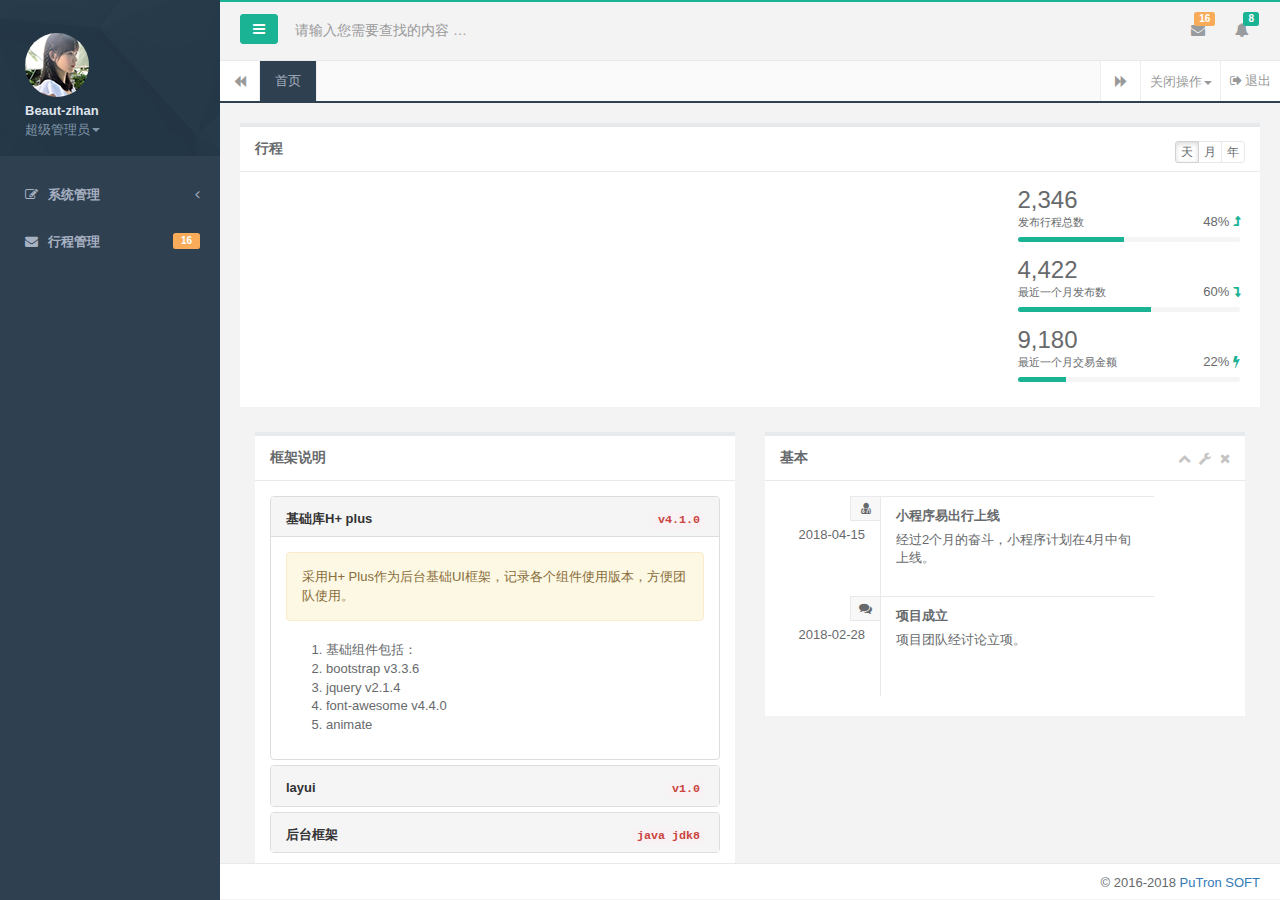
==== commit 6d6e8bb2: "静态页面V1.1 BY lcy" ====
--- a/src/main/webapp/index.html
+++ b/src/main/webapp/index.html
@@ -11,7 +11,7 @@
     <link href="static/css/bootstrap.min.css?v=3.3.6" rel="stylesheet">
     <link href="static/css/font-awesome.min93e3.css?v=4.4.0" rel="stylesheet">
     <link href="static/css/animate.min.css" rel="stylesheet">
-    <link href="static/css/style.min.css?v=4.1.0" rel="stylesheet">
+    <link href="static/css/style.min.css?v=4.1.0" rel="stylesheet">    
 </head>
 <body class="fixed-sidebar full-height-layout gray-bg" style="overflow:hidden">
     <div id="wrapper">
@@ -33,16 +33,16 @@
                             </a>
                             <ul class="dropdown-menu animated fadeInRight m-t-xs">
                                 <li>
-                                    <a class="J_menuItem" href="form_avatar.html">修改头像</a>
-                                </li>
-                                <li>
-                                    <a class="J_menuItem" href="profile.html">个人资料</a>
-                                </li>
-                                <li>
-                                    <a class="J_menuItem" href="contacts.html">联系我们</a>
-                                </li>
-                                <li>
-                                    <a class="J_menuItem" href="mailbox.html">信箱</a>
+                                    <a class="J_menuItem" href="">修改头像</a>
+                                </li>
+                                <li>
+                                    <a class="J_menuItem" href="">个人资料</a>
+                                </li>
+                                <li>
+                                    <a class="J_menuItem" href="">联系我们</a>
+                                </li>
+                                <li>
+                                    <a class="J_menuItem" href="">信箱</a>
                                 </li>
                                 <li class="divider"></li>
                                 <li>
@@ -58,30 +58,30 @@
                         <a href="#"><i class="fa fa-edit"></i> <span class="nav-label">系统管理</span><span class="fa arrow"></span></a>
                         <ul class="nav nav-second-level">
                             <li>
-                                <a class="J_menuItem" href="form_validate.html">角色管理</a>
-                            </li>
-                            <li>
-                                <a class="J_menuItem" href="form_advanced.html">用户管理</a>
+                                <a class="J_menuItem" href="">角色管理</a>
+                            </li>
+                            <li>
+                                <a class="J_menuItem" href="">用户管理</a>
                             </li>
                             <li>
                                 <a href="#">字典管理 <span class="fa arrow"></span></a>
                                 <ul class="nav nav-third-level">
                                     <li>
-                                        <a class="J_menuItem" href="form_webuploader.html">区域管理</a>
+                                        <a class="J_menuItem" href="">区域管理</a>
                                     </li>
                                     <li>
-                                        <a class="J_menuItem" href="form_file_upload.html">标签管理</a>
+                                        <a class="J_menuItem" href="">标签管理</a>
                                     </li>
                                     <li>
-                                        <a class="J_menuItem" href="form_avatar.html">车型管理</a>
+                                        <a class="J_menuItem" href="">车型管理</a>
                                     </li>
                                 </ul>
                             </li>
                             <li>
-                                <a class="J_menuItem" href="suggest.html">系统配置</a>
-                            </li>
-                            <li>
-                                <a class="J_menuItem" href="suggest.html">广告管理</a>
+                                <a class="J_menuItem" href="">系统配置</a>
+                            </li>
+                            <li>
+                                <a class="J_menuItem" href="">广告管理</a>
                             </li>
 
                         </ul>
@@ -96,7 +96,7 @@
                                 <a class="J_menuItem" href="trip/trip.html">行程管理</a>
                             </li>
                             <li>
-                                <a class="J_menuItem" href="mail_compose.html">写信</a>
+                                <a class="J_menuItem" href="">写信</a>
                             </li>
                         </ul>
                     </li>
@@ -228,7 +228,7 @@
                 <a href="login.html" class="roll-nav roll-right J_tabExit"><i class="fa fa fa-sign-out"></i> 退出</a>
             </div>
             <div class="row J_mainContent" id="content-main">
-                <iframe class="J_iframe" name="iframe0" width="100%" height="100%" src="trip/user.html" frameborder="0" data-id="index_v1.html" seamless></iframe>
+                <iframe class="J_iframe" name="iframe0" width="100%" height="100%" src="index_main.html" frameborder="0" data-id="index_v1.html" seamless></iframe>
             </div>
             <div class="footer">
                 <div class="pull-right">
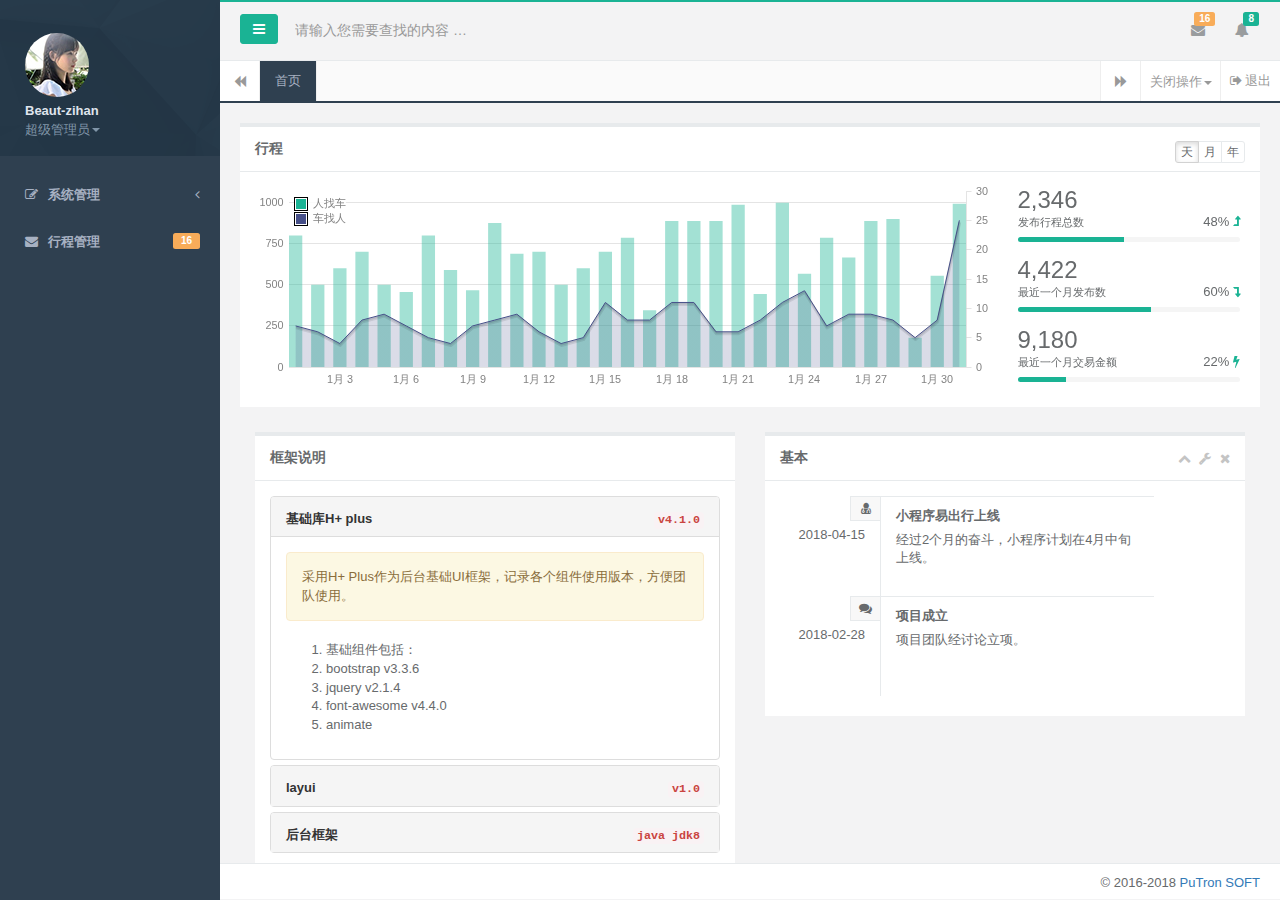
==== commit d6397f17: "首次提交" ====
--- a/src/main/webapp/index.html
+++ b/src/main/webapp/index.html
@@ -58,7 +58,7 @@
                         <a href="#"><i class="fa fa-edit"></i> <span class="nav-label">系统管理</span><span class="fa arrow"></span></a>
                         <ul class="nav nav-second-level">
                             <li>
-                                <a class="J_menuItem" href="">角色管理</a>
+                                <a class="J_menuItem" href="WEB-INF/html/user/login.html">角色管理</a>
                             </li>
                             <li>
                                 <a class="J_menuItem" href="">用户管理</a>
